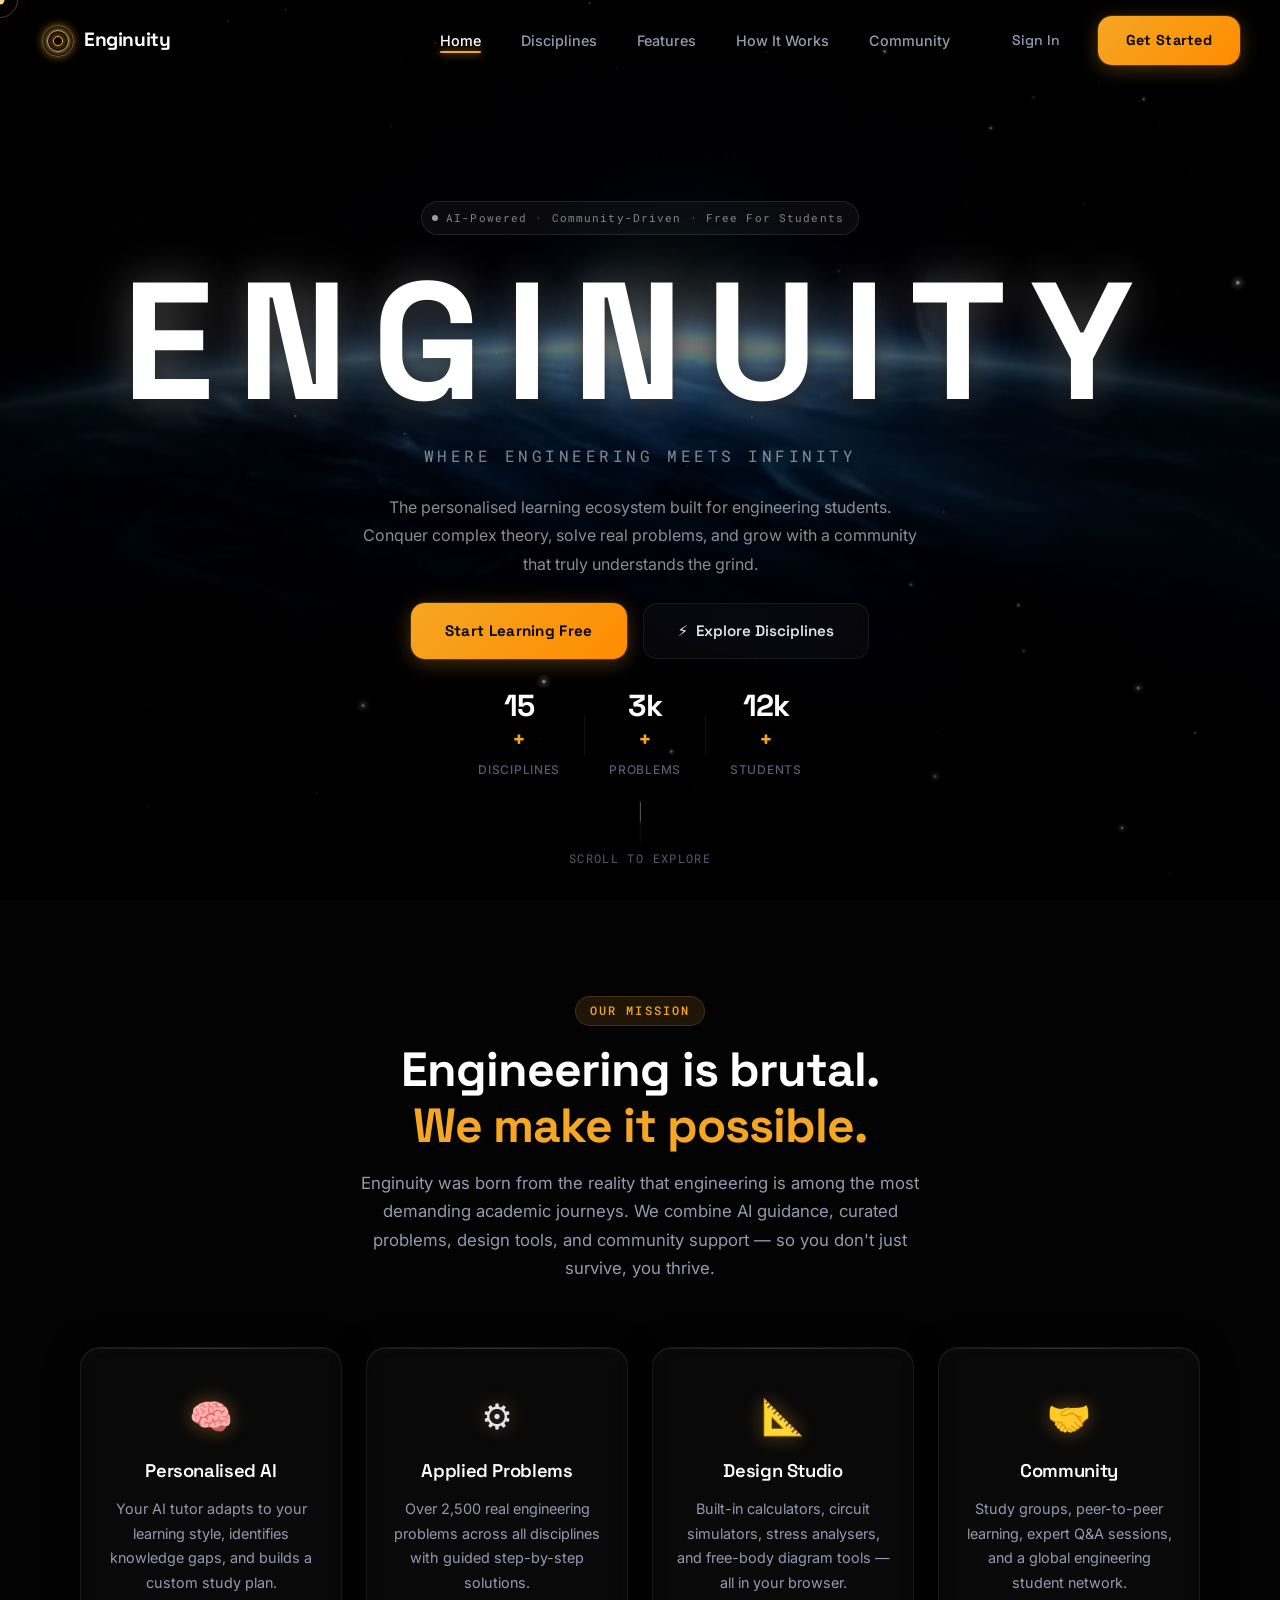
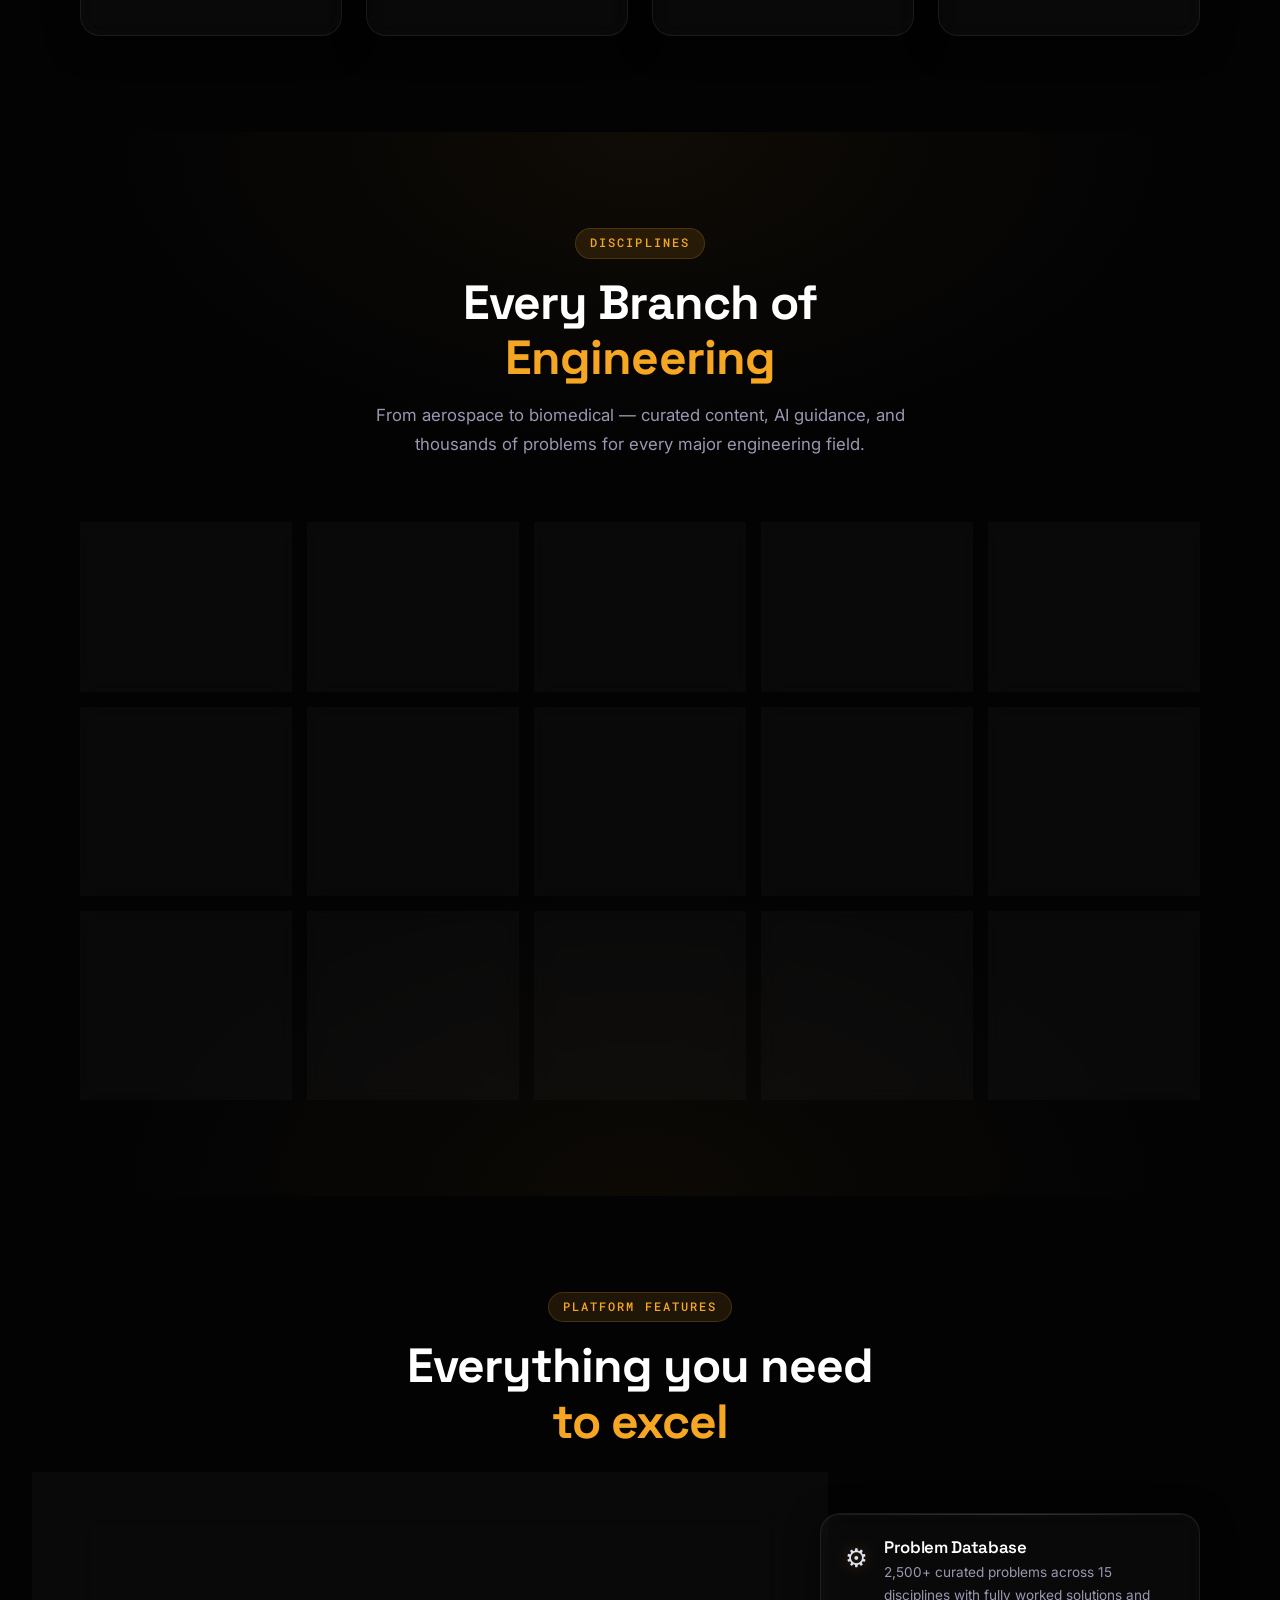
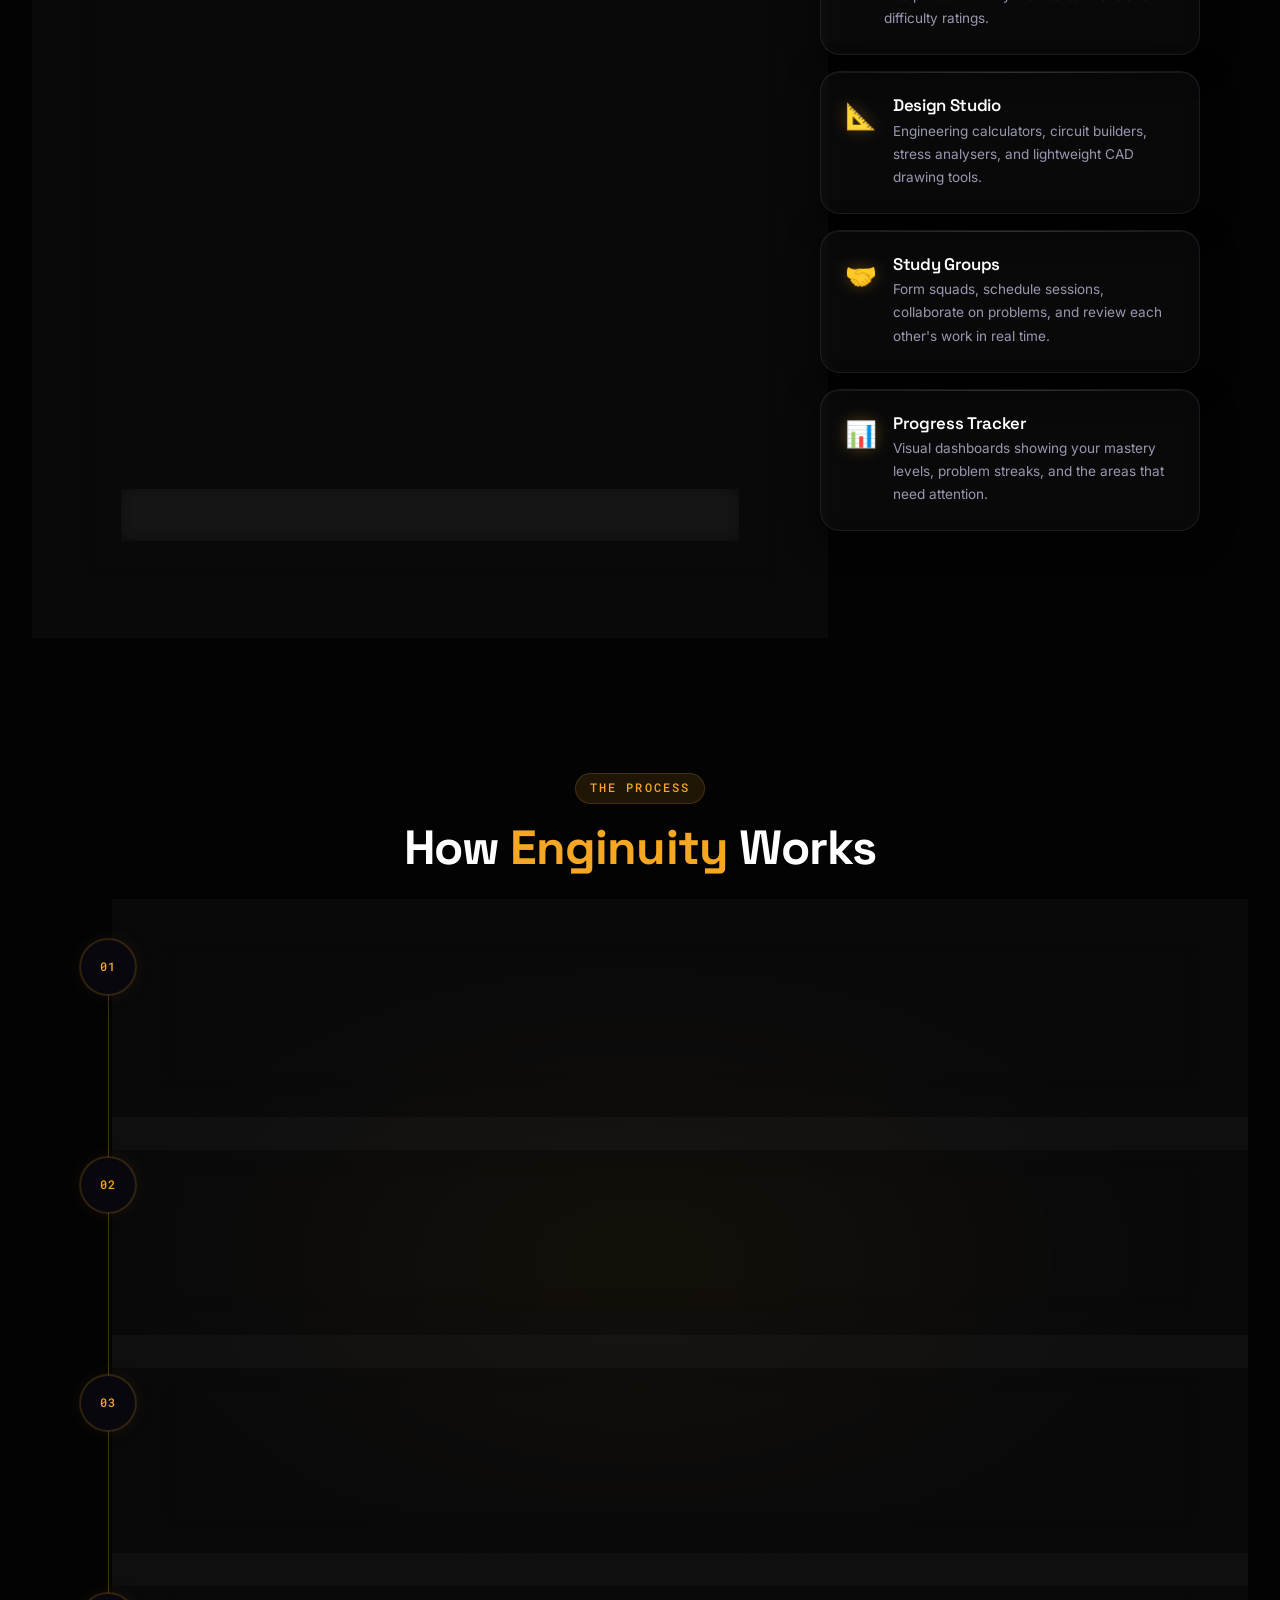
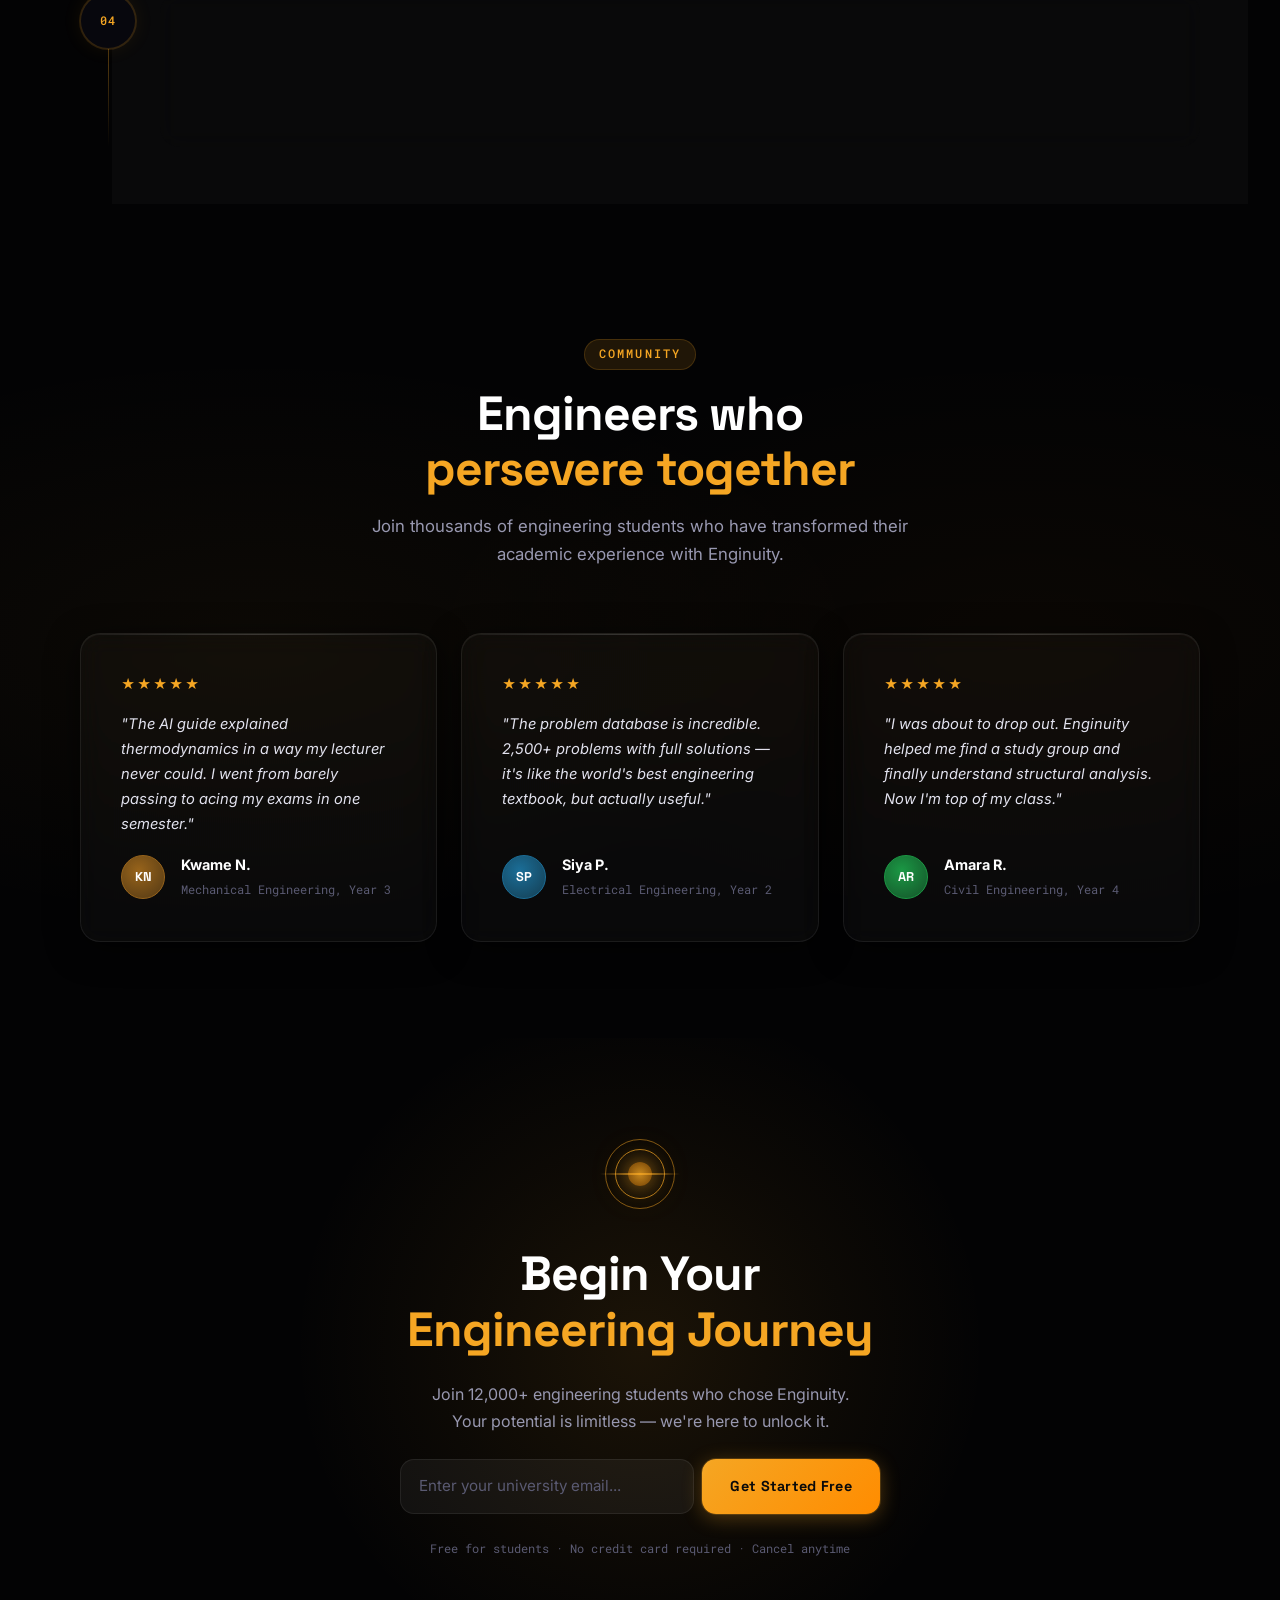
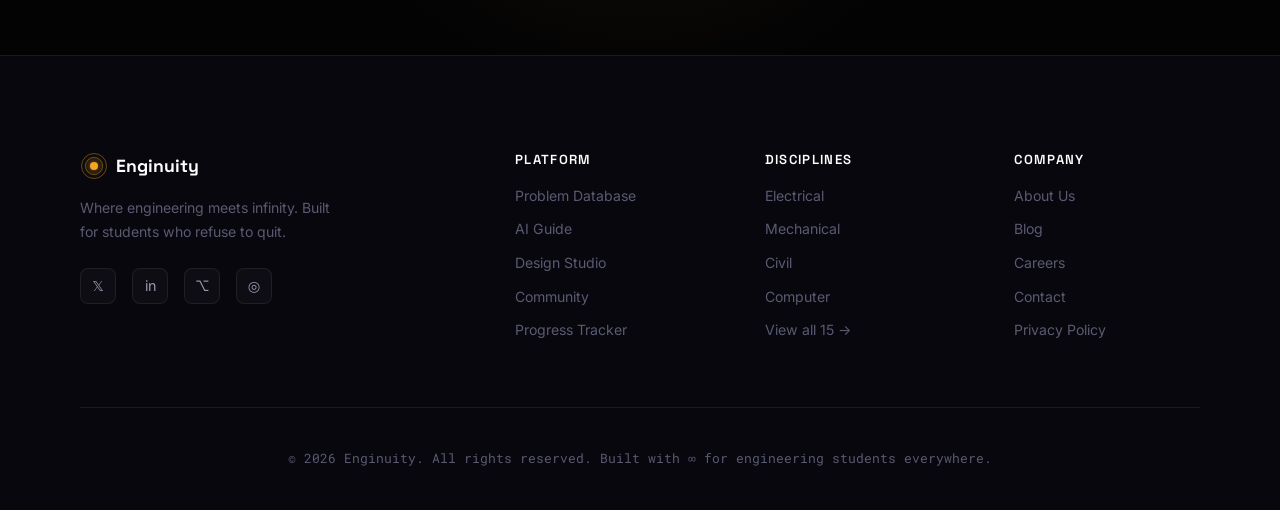
==== index.html @ 8aa824fe "initial commit: Enginuity Cinematic Platform Redesign" ====
<!DOCTYPE html>
<html lang="en">
<head>
  <meta charset="UTF-8" />
  <meta name="viewport" content="width=device-width, initial-scale=1.0" />
  <meta name="description" content="Enginuity — A personalised engineering learning ecosystem combining AI guidance, problem solving, design tools, and community collaboration. Built for engineering students who refuse to quit." />
  <meta name="keywords" content="engineering, learning, AI, education, mechanical, electrical, civil, computer engineering" />
  <title>Enginuity — Where Engineering Meets Infinity</title>

  <!-- Fonts -->
  <link rel="preconnect" href="https://fonts.googleapis.com" />
  <link rel="preconnect" href="https://fonts.gstatic.com" crossorigin />
  <link href="https://fonts.googleapis.com/css2?family=Space+Grotesk:wght@300;400;500;600;700&family=Inter:wght@300;400;500;600;700;800&family=JetBrains+Mono:wght@300;400;500&family=Roboto+Mono:wght@300;400;500;700&display=swap" rel="stylesheet" />

  <!-- Styles -->
  <link rel="stylesheet" href="css/style.css" />
  <link rel="stylesheet" href="css/animations.css" />
  <link rel="stylesheet" href="css/components.css" />
</head>
<body>

  <!-- Custom Cursor -->
  <div class="cursor" id="cursor"></div>
  <div class="cursor-glow" id="cursorGlow"></div>

  <!-- ══════════════ NAVIGATION ══════════════ -->
  <nav class="navbar" id="navbar">
    <div class="nav-inner">
      <a href="#home" class="nav-logo" id="navLogo" aria-label="Enginuity Home">
        <div class="logo-bh">
          <div class="logo-bh-ring r1"></div>
          <div class="logo-bh-ring r2"></div>
          <div class="logo-bh-core"></div>
        </div>
        <span class="logo-text">Enginuity</span>
      </a>

      <ul class="nav-links" id="navLinks" role="navigation" aria-label="Main navigation">
        <li><a href="#home"         class="nav-link" data-section="home">Home</a></li>
        <li><a href="#disciplines"  class="nav-link" data-section="disciplines">Disciplines</a></li>
        <li><a href="#features"     class="nav-link" data-section="features">Features</a></li>
        <li><a href="#how-it-works" class="nav-link" data-section="how-it-works">How It Works</a></li>
        <li><a href="#community"    class="nav-link" data-section="community">Community</a></li>
      </ul>

      <div class="nav-actions">
        <button class="btn-ghost" id="loginBtn">Sign In</button>
        <button class="btn-primary" id="signupBtn">Get Started</button>
      </div>

      <button class="nav-toggle" id="navToggle" aria-label="Toggle menu" aria-expanded="false">
        <span></span><span></span><span></span>
      </button>
    </div>
  </nav>

  <!-- ══════════════ AUTH MODAL ══════════════ -->
  <div class="modal-overlay" id="authModal" role="dialog" aria-modal="true" aria-label="Authentication">
      <div class="modal-box">
      <button class="modal-close" id="modalClose" aria-label="Close modal">✕</button>

      <!-- Login Pane -->
      <div class="modal-pane" id="loginPane">
        <div class="modal-header">
          <h2 class="hero-title-mono" style="font-size: 2rem; margin-bottom: 8px;">Sign In</h2>
          <p>Keep it all together and you'll be fine</p>
        </div>
        <form class="auth-form" id="loginForm" novalidate>
          <div class="form-group">
            <label for="loginEmail">Email Address</label>
            <input type="email" id="loginEmail" placeholder="engineer@university.edu" autocomplete="email" required />
          </div>
          <div class="form-group">
            <label for="loginPassword">Password</label>
            <div class="input-wrap">
              <input type="password" id="loginPassword" placeholder="••••••••" autocomplete="current-password" required />
              <button type="button" class="pass-toggle" data-target="loginPassword">Show</button>
            </div>
          </div>
          <div class="form-options">
            <a href="#" class="text-link" style="opacity: 0.6; font-size: 0.75rem;">Forgot Password</a>
          </div>
          <button type="submit" class="btn-primary full-width" id="loginSubmit">Sign In</button>
          <div class="form-divider"><span>or</span></div>
          <button type="button" class="social-btn full-width" id="appleBtn" style="width: 100%; font-size: 0.85rem;">
               <svg width="16" height="16" viewBox="0 0 24 24" fill="white" style="margin-right: 8px;"><path d="M17.057 12.012c.005 2.155 1.77 2.872 1.79 2.88-.016.052-.28 0.958-.916 1.886-.548.802-1.121 1.602-2.022 1.618-.887.014-1.173-.526-2.185-.526-1.011 0-1.328.51-2.17.543-.872.032-1.528-.863-2.08-1.66-.113-.163-.223-.332-.326-.497-1.121-1.802-1.97-5.09-1.393-5.09.417-1.802 2.261-2.94 4.01-2.956.887-.015 1.723.593 2.266.593.543 0 1.543-.726 2.597-.611.442.018 1.684.179 2.484 1.344-.065.04-1.48.86-1.475 2.576zM14.908 6.471c.465-.558.775-1.332.689-2.108-.667.027-1.472.443-1.949 1.002-.428.497-.803 1.288-.702 2.046.743.058 1.498-.382 1.962-.94z"/></svg>
               Sign in with Apple
          </button>
        </form>
        <p class="resend-text" style="margin-top: 24px;">
          New to Enginuity? <a href="#" class="text-link" id="toSignup">Join Now</a>
        </p>
      </div>

      <!-- Signup Pane -->
      <div class="modal-pane hidden" id="signupPane">
        <div class="modal-header">
          <h2 class="hero-title-mono" style="font-size: 2rem; margin-bottom: 8px;">Join Now</h2>
          <p>The journey of a thousand miles begins here</p>
        </div>
        <form class="auth-form" id="signupForm" novalidate>
          <div class="form-row">
            <div class="form-group">
              <label for="firstName">First Name</label>
              <input type="text" id="firstName" placeholder="John" required />
            </div>
            <div class="form-group">
              <label for="lastName">Last Name</label>
              <input type="text" id="lastName" placeholder="Doe" required />
            </div>
          </div>
          <div class="form-group">
            <label for="signupEmail">University Email</label>
            <input type="email" id="signupEmail" placeholder="engineer@university.edu" required />
          </div>
          <div class="form-group">
            <label for="signupPassword">Password</label>
            <div class="input-wrap">
              <input type="password" id="signupPassword" placeholder="Create a strong password" required />
              <button type="button" class="pass-toggle" data-target="signupPassword">Show</button>
            </div>
          </div>
          <button type="submit" class="btn-primary full-width" id="signupSubmit" style="margin-top: 10px;">Create Account</button>
        </form>
        <p class="resend-text" style="margin-top: 24px;">
          Already have an account? <a href="#" class="text-link" id="toLogin">Sign In</a>
        </p>
      </div>

      <!-- Verification Pane -->
      <div class="modal-pane hidden" id="verifyPane">
        <div class="modal-header">
          <h2 class="hero-title-mono" style="font-size: 1.8rem; margin-bottom: 8px;">Verification</h2>
          <p id="verifyText">We sent a 6-digit code to your email</p>
        </div>
        <div class="verify-grid">
          <input type="text" class="digit-input" maxlength="1" data-index="0" inputmode="numeric" />
          <input type="text" class="digit-input" maxlength="1" data-index="1" inputmode="numeric" />
          <input type="text" class="digit-input" maxlength="1" data-index="2" inputmode="numeric" />
          <input type="text" class="digit-input" maxlength="1" data-index="3" inputmode="numeric" />
          <input type="text" class="digit-input" maxlength="1" data-index="4" inputmode="numeric" />
          <input type="text" class="digit-input" maxlength="1" data-index="5" inputmode="numeric" />
        </div>
        <button class="btn-primary full-width" id="verifySubmit">Verify & Create Account</button>
        <p class="resend-text" style="margin-top: 20px;">
          Didn't receive a code? <a href="#" class="text-link" id="resendCode">Resend Code</a>
        </p>
      </div>

    </div>
  </div>

  <!-- ══════════════ HERO ══════════════ -->
  <section class="hero" id="home">

    <!-- Singularity background image -->
    <div class="hero-bg-img" aria-hidden="true"></div>

    <!-- Dark vignette overlay for text readability -->
    <div class="hero-overlay" aria-hidden="true"></div>

    <!-- Stars canvas -->
    <canvas class="particle-canvas" id="particleCanvas" aria-hidden="true"></canvas>

    <!-- Centered content -->
    <div class="hero-center">
      <div class="mono-badge">
        <span class="badge-dot-mono"></span>
        <span>AI-Powered &middot; Community-Driven &middot; Free For Students</span>
      </div>

      <h1 class="hero-giant-title">ENGINUITY</h1>

      <p class="hero-tagline">Where Engineering Meets Infinity</p>

      <p class="hero-sub">
        The personalised learning ecosystem built for engineering students.<br />
        Conquer complex theory, solve real problems, and grow with a community<br />
        that truly understands the grind.
      </p>

      <div class="hero-cta">
        <button class="btn-primary large" id="heroGetStarted">Start Learning Free</button>
        <a href="#disciplines" class="btn-outline large" id="heroExplore">
          <span>⚡</span> Explore Disciplines
        </a>
      </div>

      <div class="hero-stats">
        <div class="stat-item">
          <span class="stat-num" data-target="15">0</span><span class="stat-suf">+</span>
          <span class="stat-lbl">Disciplines</span>
        </div>
        <div class="stat-sep"></div>
        <div class="stat-item">
          <span class="stat-num" data-target="2500">0</span><span class="stat-suf">+</span>
          <span class="stat-lbl">Problems</span>
        </div>
        <div class="stat-sep"></div>
        <div class="stat-item">
          <span class="stat-num" data-target="12000">0</span><span class="stat-suf">+</span>
          <span class="stat-lbl">Students</span>
        </div>
      </div>
    </div>

    <!-- Scroll Indicator -->
    <div class="scroll-hint" aria-label="Scroll down">
      <div class="scroll-line-wrap"><div class="scroll-line"></div></div>
      <span>Scroll to explore</span>
    </div>
  </section>

  <!-- ══════════════ MISSION ══════════════ -->
  <section class="mission" id="about">
    <div class="container">
      <div class="section-head reveal">
        <span class="sec-tag">Our Mission</span>
        <h2>Engineering is brutal.<br /><span class="text-gold">We make it possible.</span></h2>
        <p class="sec-desc">
          Enginuity was born from the reality that engineering is among the most demanding academic journeys.
          We combine AI guidance, curated problems, design tools, and community support — so you don't just survive, you thrive.
        </p>
      </div>

      <div class="pillars-grid">
        <div class="pillar-card glass-card reveal">
          <div class="pillar-icon">🧠</div>
          <h3>Personalised AI</h3>
          <p>Your AI tutor adapts to your learning style, identifies knowledge gaps, and builds a custom study plan.</p>
        </div>
        <div class="pillar-card glass-card reveal" style="--reveal-delay: 0.1s">
          <div class="pillar-icon">⚙️</div>
          <h3>Applied Problems</h3>
          <p>Over 2,500 real engineering problems across all disciplines with guided step-by-step solutions.</p>
        </div>
        <div class="pillar-card glass-card reveal" style="--reveal-delay: 0.2s">
          <div class="pillar-icon">📐</div>
          <h3>Design Studio</h3>
          <p>Built-in calculators, circuit simulators, stress analysers, and free-body diagram tools — all in your browser.</p>
        </div>
        <div class="pillar-card glass-card reveal" style="--reveal-delay: 0.3s">
          <div class="pillar-icon">🤝</div>
          <h3>Community</h3>
          <p>Study groups, peer-to-peer learning, expert Q&amp;A sessions, and a global engineering student network.</p>
        </div>
      </div>
    </div>
  </section>

  <!-- ══════════════ DISCIPLINES ══════════════ -->
  <section class="disciplines" id="disciplines">
    <div class="disciplines-bg" aria-hidden="true"></div>
    <div class="container">
      <div class="section-head reveal">
        <span class="sec-tag">Disciplines</span>
        <h2>Every Branch of<br /><span class="text-gold">Engineering</span></h2>
        <p class="sec-desc">From aerospace to biomedical — curated content, AI guidance, and thousands of problems for every major engineering field.</p>
      </div>
      <div class="disciplines-grid" id="disciplinesGrid">
        <!-- Populated by disciplines.js -->
      </div>
    </div>
  </section>

  <!-- ══════════════ FEATURES ══════════════ -->
  <section class="features" id="features">
    <div class="container">
      <div class="section-head reveal">
        <span class="sec-tag">Platform Features</span>
        <h2>Everything you need<br /><span class="text-gold">to excel</span></h2>
      </div>

      <div class="features-layout">
        <!-- Main Feature: AI -->
        <div class="feat-main glass-card reveal">
          <div class="feat-visual">
            <div class="ai-orb">
              <div class="ai-core"></div>
              <div class="ai-ring ar1"></div>
              <div class="ai-ring ar2"></div>
              <div class="ai-ring ar3"></div>
              <div class="ai-particle ap1"></div>
              <div class="ai-particle ap2"></div>
              <div class="ai-particle ap3"></div>
              <div class="ai-particle ap4"></div>
            </div>
          </div>
          <div class="feat-text">
            <span class="feat-badge">Core Feature</span>
            <h3>🧠 AI Engineering Guide</h3>
            <p>Your personal AI tutor understands engineering theory at a graduate level. Ask questions, get detailed explanations, request worked examples — available 24/7.</p>
            <ul class="feat-list">
              <li>✦ Adaptive difficulty progression</li>
              <li>✦ Multi-step problem solving walkthroughs</li>
              <li>✦ Discipline-specific knowledge bases</li>
              <li>✦ Natural language Q&amp;A explanations</li>
            </ul>
            <button class="btn-outline" id="tryAiBtn">Try AI Guide →</button>
          </div>
        </div>

        <!-- Side Feature Cards -->
        <div class="feat-side">
          <div class="feat-card glass-card reveal" style="--reveal-delay: 0.05s">
            <div class="feat-card-icon">⚙️</div>
            <div>
              <h4>Problem Database</h4>
              <p>2,500+ curated problems across 15 disciplines with fully worked solutions and difficulty ratings.</p>
            </div>
          </div>
          <div class="feat-card glass-card reveal" style="--reveal-delay: 0.15s">
            <div class="feat-card-icon">📐</div>
            <div>
              <h4>Design Studio</h4>
              <p>Engineering calculators, circuit builders, stress analysers, and lightweight CAD drawing tools.</p>
            </div>
          </div>
          <div class="feat-card glass-card reveal" style="--reveal-delay: 0.25s">
            <div class="feat-card-icon">🤝</div>
            <div>
              <h4>Study Groups</h4>
              <p>Form squads, schedule sessions, collaborate on problems, and review each other's work in real time.</p>
            </div>
          </div>
          <div class="feat-card glass-card reveal" style="--reveal-delay: 0.35s">
            <div class="feat-card-icon">📊</div>
            <div>
              <h4>Progress Tracker</h4>
              <p>Visual dashboards showing your mastery levels, problem streaks, and the areas that need attention.</p>
            </div>
          </div>
        </div>
      </div>
    </div>
  </section>

  <!-- ══════════════ HOW IT WORKS ══════════════ -->
  <section class="how-it-works" id="how-it-works">
    <div class="container">
      <div class="section-head reveal">
        <span class="sec-tag">The Process</span>
        <h2>How <span class="text-gold">Enginuity</span> Works</h2>
      </div>

      <div class="timeline">
        <div class="timeline-track" aria-hidden="true"></div>

        <div class="timeline-step reveal">
          <div class="step-num">01</div>
          <div class="step-card glass-card">
            <div class="step-icon">🎯</div>
            <h3>Choose Your Discipline</h3>
            <p>Select your primary engineering field and sub-topics. Tell us your year of study and current course modules.</p>
          </div>
        </div>

        <div class="timeline-step reveal" style="--reveal-delay: 0.12s">
          <div class="step-num">02</div>
          <div class="step-card glass-card">
            <div class="step-icon">🤖</div>
            <h3>AI Assesses Your Level</h3>
            <p>A short diagnostic challenge lets our AI map your current knowledge — identifying strengths and pinpointing gaps.</p>
          </div>
        </div>

        <div class="timeline-step reveal" style="--reveal-delay: 0.24s">
          <div class="step-num">03</div>
          <div class="step-card glass-card">
            <div class="step-icon">⚡</div>
            <h3>Solve Guided Problems</h3>
            <p>Work through problems at your level with step-by-step AI guidance, hints, visual aids, and full solutions.</p>
          </div>
        </div>

        <div class="timeline-step reveal" style="--reveal-delay: 0.36s">
          <div class="step-num">04</div>
          <div class="step-card glass-card">
            <div class="step-icon">🚀</div>
            <h3>Collaborate &amp; Grow</h3>
            <p>Join the community, compare solutions, ask experts, and watch your engineering confidence compound every day.</p>
          </div>
        </div>
      </div>
    </div>
  </section>

  <!-- ══════════════ COMMUNITY ══════════════ -->
  <section class="community" id="community">
    <div class="community-bg" aria-hidden="true"></div>
    <div class="container">
      <div class="section-head reveal">
        <span class="sec-tag">Community</span>
        <h2>Engineers who<br /><span class="text-gold">persevere together</span></h2>
        <p class="sec-desc">Join thousands of engineering students who have transformed their academic experience with Enginuity.</p>
      </div>

      <div class="testimonials-grid">
        <div class="testi-card glass-card reveal">
          <div class="stars">★★★★★</div>
          <p class="testi-quote">"The AI guide explained thermodynamics in a way my lecturer never could. I went from barely passing to acing my exams in one semester."</p>
          <div class="testi-author">
            <div class="author-av" data-initials="KN" style="--av-hue: 35"></div>
            <div>
              <strong>Kwame N.</strong>
              <span>Mechanical Engineering, Year 3</span>
            </div>
          </div>
        </div>

        <div class="testi-card glass-card reveal" style="--reveal-delay: 0.1s">
          <div class="stars">★★★★★</div>
          <p class="testi-quote">"The problem database is incredible. 2,500+ problems with full solutions — it's like the world's best engineering textbook, but actually useful."</p>
          <div class="testi-author">
            <div class="author-av" data-initials="SP" style="--av-hue: 200"></div>
            <div>
              <strong>Siya P.</strong>
              <span>Electrical Engineering, Year 2</span>
            </div>
          </div>
        </div>

        <div class="testi-card glass-card reveal" style="--reveal-delay: 0.2s">
          <div class="stars">★★★★★</div>
          <p class="testi-quote">"I was about to drop out. Enginuity helped me find a study group and finally understand structural analysis. Now I'm top of my class."</p>
          <div class="testi-author">
            <div class="author-av" data-initials="AR" style="--av-hue: 140"></div>
            <div>
              <strong>Amara R.</strong>
              <span>Civil Engineering, Year 4</span>
            </div>
          </div>
        </div>
      </div>
    </div>
  </section>

  <!-- ══════════════ CTA / JOIN ══════════════ -->
  <section class="cta-join" id="join">
    <div class="cta-ambient" aria-hidden="true"></div>
    <div class="container">
      <div class="cta-inner reveal">
        <div class="cta-bh" aria-hidden="true">
          <div class="cbh-ring cr1"></div>
          <div class="cbh-ring cr2"></div>
          <div class="cbh-core"></div>
          <div class="cbh-flare"></div>
        </div>
        <h2>Begin Your<br /><span class="text-gold">Engineering Journey</span></h2>
        <p>Join 12,000+ engineering students who chose Enginuity.<br />Your potential is limitless — we're here to unlock it.</p>
        <div class="cta-form">
          <input type="email" id="ctaEmail" placeholder="Enter your university email..." aria-label="Email address" />
          <button class="btn-primary" id="ctaSignupBtn">Get Started Free</button>
        </div>
        <p class="cta-note">Free for students · No credit card required · Cancel anytime</p>
      </div>
    </div>
  </section>

  <!-- ══════════════ FOOTER ══════════════ -->
  <footer class="footer">
    <div class="container">
      <div class="footer-grid">
        <div class="footer-brand">
          <div class="footer-logo">
            <div class="fl-bh">
              <div class="fl-ring r1"></div>
              <div class="fl-ring r2"></div>
              <div class="fl-core"></div>
            </div>
            <span>Enginuity</span>
          </div>
          <p>Where engineering meets infinity. Built for students who refuse to quit.</p>
          <div class="social-bar">
            <a href="#" class="soc-icon" aria-label="Twitter / X">𝕏</a>
            <a href="#" class="soc-icon" aria-label="LinkedIn">in</a>
            <a href="#" class="soc-icon" aria-label="GitHub">⌥</a>
            <a href="#" class="soc-icon" aria-label="Discord">◎</a>
          </div>
        </div>

        <div class="footer-col">
          <h4>Platform</h4>
          <ul>
            <li><a href="#">Problem Database</a></li>
            <li><a href="#">AI Guide</a></li>
            <li><a href="#">Design Studio</a></li>
            <li><a href="#">Community</a></li>
            <li><a href="#">Progress Tracker</a></li>
          </ul>
        </div>

        <div class="footer-col">
          <h4>Disciplines</h4>
          <ul>
            <li><a href="#">Electrical</a></li>
            <li><a href="#">Mechanical</a></li>
            <li><a href="#">Civil</a></li>
            <li><a href="#">Computer</a></li>
            <li><a href="#">View all 15 →</a></li>
          </ul>
        </div>

        <div class="footer-col">
          <h4>Company</h4>
          <ul>
            <li><a href="#">About Us</a></li>
            <li><a href="#">Blog</a></li>
            <li><a href="#">Careers</a></li>
            <li><a href="#">Contact</a></li>
            <li><a href="#">Privacy Policy</a></li>
          </ul>
        </div>
      </div>

      <div class="footer-bottom">
        <p>© 2026 Enginuity. All rights reserved. Built with ∞ for engineering students everywhere.</p>
      </div>
    </div>
  </footer>

  <!-- Scripts -->
  <script src="js/particles.js"></script>
  <script src="js/disciplines.js"></script>
  <script src="js/nav.js"></script>
  <script src="js/main.js"></script>
</body>
</html>
---- css/style.css ----
/* ═══════════════════════════════════════════════════════════════
   ENGINUITY — style.css
   Core design system: tokens, reset, typography, layout, sections
═══════════════════════════════════════════════════════════════ */

/* ── Design Tokens ───────────────────────────────────────────── */
:root {
  /* Colors */
  --bg-0:          #030304;
  --bg-1:          #07070d;
  --bg-2:          #0c0c16;
  --bg-3:          #111122;

  --gold-100:      #ffeaaa;
  --gold-200:      #ffd27d;
  --gold-300:      #f5a623;
  --gold-400:      #e8920a;
  --gold-500:      #c97200;
  --gold-dim:      rgba(245, 166, 35, 0.12);
  --gold-glow:     rgba(245, 166, 35, 0.25);
  --gold-halo:     rgba(245, 166, 35, 0.06);

  --amber:         #ff8c00;
  --amber-dim:     rgba(255, 140, 0, 0.15);

  --text-0:        #ffffff;
  --text-1:        #e2e2ee;
  --text-2:        #9898b0;
  --text-3:        #5a5a72;

  --glass-fill:    rgba(255, 255, 255, 0.028);
  --glass-border:  rgba(255, 255, 255, 0.07);
  --glass-border-gold: rgba(245, 166, 35, 0.18);
  --glass-shadow:  rgba(0, 0, 0, 0.6);

  /* Auth Atmosphere */
  --auth-glow:     rgba(245, 166, 35, 0.15);

  /* Typography */
  --font-display:  'Space Grotesk', system-ui, sans-serif;
  --font-body:     'Inter', system-ui, sans-serif;
  --font-mono:     'Roboto Mono', 'JetBrains Mono', 'Fira Code', monospace;

  /* Spacing */
  --gap-xs:   4px;
  --gap-sm:   8px;
  --gap-md:   16px;
  --gap-lg:   24px;
  --gap-xl:   40px;
  --gap-2xl:  64px;
  --gap-3xl:  96px;

  /* Radii */
  --r-sm:   8px;
  --r-md:   14px;
  --r-lg:   20px;
  --r-xl:   28px;
  --r-pill: 999px;

  /* Shadows */
  --shadow-card:  0 8px 40px rgba(0,0,0,0.5);
  --shadow-gold:  0 0 40px rgba(245, 166, 35, 0.15);
  --shadow-deep:  0 24px 80px rgba(0,0,0,0.9);

  /* Transitions */
  --ease:       cubic-bezier(0.4, 0, 0.2, 1);
  --ease-out:   cubic-bezier(0, 0, 0.2, 1);
  --ease-spring:cubic-bezier(0.34, 1.56, 0.64, 1);
  --dur-fast:   0.18s;
  --dur-mid:    0.32s;
  --dur-slow:   0.6s;
}

/* ── Reset ───────────────────────────────────────────────────── */
*, *::before, *::after {
  box-sizing: border-box;
  margin: 0;
  padding: 0;
}

html {
  scroll-behavior: smooth;
  font-size: 16px;
  -webkit-font-smoothing: antialiased;
  -moz-osx-font-smoothing: grayscale;
}

body {
  background: var(--bg-0);
  color: var(--text-1);
  font-family: var(--font-body);
  line-height: 1.6;
  overflow-x: hidden;
  cursor: none;
}

a { color: inherit; text-decoration: none; }
ul { list-style: none; }
img { display: block; max-width: 100%; }
button { cursor: none; border: none; background: none; font: inherit; }
input, select, textarea { font: inherit; color: inherit; }
select { appearance: none; }

/* ── Layout ──────────────────────────────────────────────────── */
.container {
  max-width: 1200px;
  margin: 0 auto;
  padding: 0 var(--gap-xl);
}

/* ── Typography ──────────────────────────────────────────────── */
h1, h2, h3, h4, h5 {
  font-family: var(--font-display);
  font-weight: 700;
  line-height: 1.15;
  letter-spacing: -0.02em;
  color: var(--text-0);
}

h1 { font-size: clamp(2.6rem, 6vw, 4.5rem); }
h2 { font-size: clamp(2rem, 4vw, 3rem); }
h3 { font-size: clamp(1.2rem, 2.5vw, 1.6rem); font-weight: 600; }
h4 { font-size: 1.05rem; font-weight: 600; }

p { color: var(--text-2); line-height: 1.7; }

.text-gold  { color: var(--gold-300); }
.text-glow  {
  color: var(--gold-200);
  text-shadow:
    0 0 30px rgba(245, 166, 35, 0.6),
    0 0 70px rgba(245, 166, 35, 0.3);
}

/* ── Section Header ──────────────────────────────────────────── */
.section-head {
  text-align: center;
  margin-bottom: var(--gap-2xl);
  max-width: 700px;
  margin-inline: auto;
  margin-bottom: var(--gap-2xl);
}

.sec-tag {
  display: inline-block;
  font-family: var(--font-mono);
  font-size: 0.72rem;
  font-weight: 500;
  letter-spacing: 0.18em;
  text-transform: uppercase;
  color: var(--gold-300);
  background: var(--gold-dim);
  border: 1px solid var(--glass-border-gold);
  padding: 5px 14px;
  border-radius: var(--r-pill);
  margin-bottom: var(--gap-md);
}

.sec-desc {
  margin-top: var(--gap-md);
  font-size: 1.05rem;
  color: var(--text-2);
  max-width: 580px;
  margin-inline: auto;
}

/* ══════════════════════════════════════════════════════════════
   NAVBAR
══════════════════════════════════════════════════════════════ */
.navbar {
  position: fixed;
  top: 0; left: 0; right: 0;
  z-index: 1000;
  padding: 16px 40px;
  transition: background var(--dur-mid) var(--ease),
              padding var(--dur-mid) var(--ease),
              border-color var(--dur-mid) var(--ease);
  border-bottom: 1px solid transparent;
}

.navbar.scrolled {
  background: rgba(7, 7, 13, 0.85);
  backdrop-filter: blur(20px) saturate(1.8);
  -webkit-backdrop-filter: blur(20px) saturate(1.8);
  border-color: var(--glass-border);
  padding: 12px 40px;
}

.nav-inner {
  max-width: 1200px;
  margin: 0 auto;
  display: flex;
  align-items: center;
  gap: var(--gap-xl);
}

.nav-logo {
  display: flex;
  align-items: center;
  gap: var(--gap-sm);
  flex-shrink: 0;
}

.logo-text {
  font-family: var(--font-display);
  font-size: 1.2rem;
  font-weight: 700;
  color: var(--text-0);
  letter-spacing: -0.02em;
}

/* Logo black hole */
.logo-bh {
  position: relative;
  width: 36px; height: 36px;
  display: flex; align-items: center; justify-content: center;
}
.logo-bh-ring {
  position: absolute;
  border-radius: 50%;
  border: 1.5px solid var(--gold-300);
}
.logo-bh-ring.r1 {
  width: 32px; height: 32px;
  opacity: 0.5;
  animation: logoSpin1 12s linear infinite;
  box-shadow: 0 0 8px var(--gold-300);
}
.logo-bh-ring.r2 {
  width: 22px; height: 22px;
  border-color: var(--gold-200);
  opacity: 0.8;
  animation: logoSpin1 7s linear infinite reverse;
  box-shadow: 0 0 6px var(--gold-200);
}
.logo-bh-core {
  width: 10px; height: 10px;
  border-radius: 50%;
  background: var(--bg-0);
  border: 1.5px solid var(--gold-300);
  box-shadow: 0 0 10px var(--gold-300), 0 0 20px var(--gold-glow);
}

.nav-links {
  display: flex;
  gap: var(--gap-xl);
  margin-left: auto;
}

.nav-link {
  font-size: 0.9rem;
  font-weight: 500;
  color: var(--text-2);
  position: relative;
  padding-bottom: 2px;
  transition: color var(--dur-fast) var(--ease);
}
.nav-link::after {
  content: '';
  position: absolute;
  bottom: -2px; left: 0;
  width: 0; height: 1.5px;
  background: var(--gold-300);
  border-radius: 2px;
  transition: width var(--dur-mid) var(--ease);
  box-shadow: 0 0 8px var(--gold-300);
}
.nav-link:hover,
.nav-link.active {
  color: var(--text-0);
}
.nav-link:hover::after,
.nav-link.active::after {
  width: 100%;
}

.nav-actions {
  display: flex;
  align-items: center;
  gap: var(--gap-md);
  flex-shrink: 0;
}

.nav-toggle {
  display: none;
  flex-direction: column;
  gap: 5px;
  padding: 8px;
}
.nav-toggle span {
  display: block;
  width: 22px; height: 1.5px;
  background: var(--text-1);
  border-radius: 2px;
  transition: all var(--dur-mid) var(--ease);
}

/* ══════════════════════════════════════════════════════════════
   HERO SECTION
══════════════════════════════════════════════════════════════ */
.hero {
  position: relative;
  min-height: 100vh;
  display: flex;
  flex-direction: column;
  align-items: center;
  justify-content: center;
  overflow: hidden;
  padding-top: 80px;
  background: #000000; /* Pure black */
}

.particle-canvas {
  position: absolute;
  inset: 0;
  width: 100%; height: 100%;
  pointer-events: none;
  opacity: 0.4; /* More subtle — singularity is the hero */
}

.hero-gradient {
  display: none; /* Removed — pure black background */
}



/* ── Hero BG image (singularity) ──────────────────────────── */
.hero-bg-img {
  position: absolute;
  inset: 0;
  background-image: url('../assets/singularity-bg.png');
  background-size: cover;
  background-position: center top;
  opacity: 0.65;
  filter: contrast(1.1) brightness(0.85);
  transform: scale(1.02); /* slight oversize to prevent edge blur gaps */
}

/* ── Radial vignette overlay ──────────────────────────────── */
.hero-overlay {
  position: absolute;
  inset: 0;
  background:
    radial-gradient(ellipse 80% 70% at 50% 50%,
      rgba(0,0,0,0.15) 0%,
      rgba(0,0,0,0.55) 55%,
      rgba(0,0,0,0.88) 100%),
    linear-gradient(to bottom,
      rgba(0,0,0,0.5) 0%,
      rgba(0,0,0,0) 20%,
      rgba(0,0,0,0) 70%,
      rgba(0,0,0,0.8) 100%);
  pointer-events: none;
}

/* ── Stars canvas ──────────────────────────────────────────── */
.particle-canvas {
  position: absolute;
  inset: 0;
  width: 100%; height: 100%;
  pointer-events: none;
  opacity: 0.55;
  z-index: 1;
}

/* ── Centered hero content ─────────────────────────────────── */
.hero-center {
  position: relative;
  z-index: 2;
  display: flex;
  flex-direction: column;
  align-items: center;
  text-align: center;
  gap: var(--gap-lg);
  max-width: 900px;
  padding: 0 var(--gap-xl);
  width: 100%;
}

/* ── Giant ENGINUITY title ─────────────────────────────────── */
.hero-giant-title {
  font-family: var(--font-display);
  font-size: clamp(4.5rem, 13vw, 11rem);
  font-weight: 900;
  letter-spacing: 0.14em;
  color: #ffffff;
  line-height: 1;
  text-shadow:
    0 0 40px rgba(255,255,255,0.25),
    0 0 100px rgba(255,255,255,0.10),
    0 2px 20px rgba(0,0,0,0.8);
  animation: heroTitleIn 1.2s var(--ease-out) 0.1s both;
}

/* ── Elegant tagline ───────────────────────────────────────── */
.hero-tagline {
  font-family: var(--font-mono);
  font-size: clamp(0.8rem, 1.5vw, 1rem);
  letter-spacing: 0.22em;
  text-transform: uppercase;
  color: rgba(255,255,255,0.5);
  margin-top: -8px;
}

/* Override hero-sub for centered layout */
.hero-center .hero-sub {
  font-size: 1rem;
  color: rgba(255,255,255,0.55);
  max-width: 560px;
  line-height: 1.8;
}

/* ── CTA row ───────────────────────────────────────────────── */
.hero-cta {
  display: flex;
  gap: var(--gap-md);
  flex-wrap: wrap;
  justify-content: center;
}

/* ── Stats bar ─────────────────────────────────────────────── */
.hero-stats {
  display: flex;
  align-items: center;
  gap: var(--gap-lg);
  padding-top: var(--gap-sm);
  justify-content: center;
}

/* Hero badge — monochrome version */
.mono-badge {
  display: inline-flex;
  align-items: center;
  gap: var(--gap-sm);
  font-family: var(--font-mono);
  font-size: 0.7rem;
  letter-spacing: 0.1em;
  color: rgba(255,255,255,0.5);
  background: rgba(255,255,255,0.04);
  border: 1px solid rgba(255,255,255,0.1);
  padding: 7px 14px 7px 10px;
  border-radius: var(--r-pill);
  width: fit-content;
}

.badge-dot-mono {
  width: 6px; height: 6px;
  border-radius: 50%;
  background: rgba(255,255,255,0.6);
  animation: badgeMonoPulse 2.5s ease-in-out infinite;
}



.stat-item {
  display: flex;
  flex-direction: column;
}

.stat-num {
  font-family: var(--font-display);
  font-size: 1.9rem;
  font-weight: 700;
  color: var(--text-0);
  letter-spacing: -0.03em;
  line-height: 1;
}
.stat-suf {
  font-family: var(--font-display);
  font-size: 1.4rem;
  font-weight: 700;
  color: var(--gold-300);
  display: inline;
}
.stat-lbl {
  font-size: 0.75rem;
  color: var(--text-3);
  font-weight: 500;
  letter-spacing: 0.06em;
  text-transform: uppercase;
  margin-top: 2px;
}
.stat-sep {
  width: 1px; height: 40px;
  background: var(--glass-border);
}

/* Hero Visual side — no longer used (kept for scroll-hint below) */
@media (max-width: 860px) {
  .hero-visual { height: 360px; max-width: 100%; }
}

/* Scroll hint */
.scroll-hint {
  position: absolute;
  bottom: 32px;
  left: 50%;
  transform: translateX(-50%);
  display: flex;
  flex-direction: column;
  align-items: center;
  gap: 8px;
  color: var(--text-3);
  font-size: 0.72rem;
  letter-spacing: 0.12em;
  text-transform: uppercase;
  font-family: var(--font-mono);
  animation: scrollFade 3s ease-in-out infinite;
}
.scroll-line-wrap {
  width: 1.5px;
  height: 40px;
  background: rgba(255,255,255,0.08);
  border-radius: 1px;
  overflow: hidden;
  order: -1;
}
.scroll-line {
  width: 100%; height: 50%;
  background: rgba(255,255,255,0.5);
  border-radius: 1px;
  animation: scrollLine 2s ease-in-out infinite;
}

/* ══════════════════════════════════════════════════════════════
   MISSION / PILLARS SECTION
══════════════════════════════════════════════════════════════ */
.mission {
  padding: var(--gap-3xl) 0;
  position: relative;
}

.pillars-grid {
  display: grid;
  grid-template-columns: repeat(4, 1fr);
  gap: var(--gap-lg);
}

.pillar-card {
  padding: var(--gap-xl) var(--gap-lg);
  text-align: center;
  display: flex;
  flex-direction: column;
  align-items: center;
  gap: var(--gap-md);
}
.pillar-icon {
  font-size: 2.2rem;
  filter: drop-shadow(0 0 10px rgba(245,166,35,0.4));
}
.pillar-card h3 { font-size: 1.15rem; }
.pillar-card p { font-size: 0.9rem; }

/* ══════════════════════════════════════════════════════════════
   DISCIPLINES SECTION
══════════════════════════════════════════════════════════════ */
.disciplines {
  padding: var(--gap-3xl) 0;
  position: relative;
  overflow: hidden;
}

.disciplines-bg {
  position: absolute;
  inset: 0;
  background:
    radial-gradient(ellipse 70% 50% at 50% 0%, rgba(245,166,35,0.05) 0%, transparent 60%),
    radial-gradient(ellipse 70% 50% at 50% 100%, rgba(245,166,35,0.04) 0%, transparent 60%);
  pointer-events: none;
}

.disciplines-grid {
  display: grid;
  grid-template-columns: repeat(5, 1fr);
  gap: var(--gap-md);
}

/* Cards rendered by JS */
.disc-card {
  position: relative;
  padding: var(--gap-lg) var(--gap-md);
  background: var(--glass-fill);
  border: 1px solid var(--glass-border);
  border-radius: var(--r-lg);
  cursor: none;
  overflow: hidden;
  transition:
    transform var(--dur-mid) var(--ease-spring),
    border-color var(--dur-mid) var(--ease),
    box-shadow var(--dur-mid) var(--ease),
    background var(--dur-mid) var(--ease);
  display: flex;
  flex-direction: column;
  gap: var(--gap-sm);
  backdrop-filter: blur(8px);
}
.disc-card::before {
  content: '';
  position: absolute;
  inset: 0;
  background: radial-gradient(circle at 50% 0%, rgba(245,166,35,0.06) 0%, transparent 70%);
  opacity: 0;
  transition: opacity var(--dur-mid) var(--ease);
}
.disc-card:hover {
  transform: translateY(-6px) scale(1.02);
  border-color: var(--glass-border-gold);
  box-shadow:
    0 16px 40px rgba(0,0,0,0.5),
    0 0 0 1px rgba(245,166,35,0.08),
    0 0 40px rgba(245,166,35,0.06);
  background: rgba(245,166,35,0.04);
}
.disc-card:hover::before { opacity: 1; }

.disc-icon {
  font-size: 1.8rem;
  display: block;
  filter: drop-shadow(0 0 8px rgba(245,166,35,0.3));
  transition: filter var(--dur-mid) var(--ease);
}
.disc-card:hover .disc-icon {
  filter: drop-shadow(0 0 14px rgba(245,166,35,0.6));
}

.disc-name {
  font-family: var(--font-display);
  font-size: 0.9rem;
  font-weight: 600;
  color: var(--text-1);
  line-height: 1.3;
}

.disc-desc {
  font-size: 0.78rem;
  color: var(--text-3);
  line-height: 1.5;
  max-height: 0;
  overflow: hidden;
  transition: max-height var(--dur-slow) var(--ease), color var(--dur-mid) var(--ease);
}
.disc-card:hover .disc-desc {
  max-height: 80px;
  color: var(--text-2);
}

.disc-badge {
  display: inline-flex;
  align-items: center;
  gap: 4px;
  font-family: var(--font-mono);
  font-size: 0.65rem;
  color: var(--gold-300);
  background: var(--gold-dim);
  border: 1px solid var(--glass-border-gold);
  padding: 2px 8px;
  border-radius: var(--r-pill);
  width: fit-content;
  margin-top: auto;
}

/* ══════════════════════════════════════════════════════════════
   FEATURES SECTION
══════════════════════════════════════════════════════════════ */
.features {
  padding: var(--gap-3xl) 0;
}

.features-layout {
  display: grid;
  grid-template-columns: 1fr 380px;
  gap: var(--gap-xl);
  align-items: start;
}

.feat-main {
  padding: 0;
  overflow: hidden;
  display: flex;
  flex-direction: column;
}

.feat-visual {
  background: linear-gradient(135deg, rgba(245,166,35,0.05), rgba(255,140,0,0.03));
  padding: var(--gap-2xl) var(--gap-xl);
  display: flex;
  align-items: center;
  justify-content: center;
  min-height: 240px;
  border-bottom: 1px solid var(--glass-border);
  position: relative;
  overflow: hidden;
}

/* AI Orb */
.ai-orb {
  position: relative;
  width: 130px; height: 130px;
  display: flex; align-items: center; justify-content: center;
}
.ai-core {
  position: absolute;
  width: 46px; height: 46px;
  border-radius: 50%;
  background: radial-gradient(circle, rgba(245,166,35,0.9), rgba(255,140,0,0.5));
  box-shadow:
    0 0 20px rgba(245,166,35,0.8),
    0 0 50px rgba(245,166,35,0.4),
    0 0 100px rgba(245,166,35,0.2);
  animation: aiCorePulse 2.5s ease-in-out infinite;
}
.ai-ring {
  position: absolute;
  border-radius: 50%;
  border: 1.5px solid rgba(245,166,35,0.3);
}
.ai-ring.ar1 { width: 80px; height: 80px;  animation: aiRingSpin 6s linear infinite; }
.ai-ring.ar2 { width: 106px; height: 106px; animation: aiRingSpin 9s linear infinite reverse; border-color: rgba(245,166,35,0.18); }
.ai-ring.ar3 { width: 130px; height: 130px; animation: aiRingSpin 13s linear infinite; border-color: rgba(245,166,35,0.1); }

.ai-particle {
  position: absolute;
  width: 5px; height: 5px;
  border-radius: 50%;
  background: var(--gold-200);
  box-shadow: 0 0 8px var(--gold-300);
}
.ai-particle.ap1 { animation: aiParticle1 6s linear infinite; }
.ai-particle.ap2 { animation: aiParticle1 9s linear infinite 2.25s; }
.ai-particle.ap3 { animation: aiParticle2 7s linear infinite 1s; }
.ai-particle.ap4 { animation: aiParticle2 11s linear infinite 3.5s; }

.feat-text {
  padding: var(--gap-xl);
  display: flex;
  flex-direction: column;
  gap: var(--gap-md);
}

.feat-badge {
  font-family: var(--font-mono);
  font-size: 0.68rem;
  letter-spacing: 0.12em;
  text-transform: uppercase;
  color: var(--gold-300);
}

.feat-text p { font-size: 0.95rem; }

.feat-list {
  display: flex;
  flex-direction: column;
  gap: var(--gap-sm);
}
.feat-list li {
  font-size: 0.88rem;
  color: var(--text-2);
  display: flex;
  align-items: center;
  gap: var(--gap-sm);
}

.feat-side {
  display: flex;
  flex-direction: column;
  gap: var(--gap-md);
}

.feat-card {
  display: flex;
  align-items: flex-start;
  gap: var(--gap-md);
  padding: var(--gap-lg);
}
.feat-card-icon {
  font-size: 1.6rem;
  flex-shrink: 0;
  filter: drop-shadow(0 0 8px rgba(245,166,35,0.3));
}
.feat-card h4 { margin-bottom: 4px; }
.feat-card p { font-size: 0.85rem; }

/* ══════════════════════════════════════════════════════════════
   HOW IT WORKS
══════════════════════════════════════════════════════════════ */
.how-it-works {
  padding: var(--gap-3xl) 0;
  position: relative;
}
.how-it-works::before {
  content: '';
  position: absolute;
  inset: 0;
  background: radial-gradient(ellipse 60% 40% at 50% 50%, rgba(245,166,35,0.04) 0%, transparent 70%);
  pointer-events: none;
}

.timeline {
  position: relative;
  display: flex;
  flex-direction: column;
  gap: 0;
}

.timeline-track {
  position: absolute;
  left: 28px;
  top: 0; bottom: 0;
  width: 1px;
  background: linear-gradient(180deg,
    transparent 0%,
    rgba(245,166,35,0.3) 10%,
    rgba(245,166,35,0.3) 90%,
    transparent 100%);
}

.timeline-step {
  display: grid;
  grid-template-columns: 56px 1fr;
  gap: var(--gap-lg);
  align-items: start;
  padding: 0 0 var(--gap-2xl);
}
.timeline-step:last-child { padding-bottom: 0; }

.step-num {
  width: 56px; height: 56px;
  border-radius: 50%;
  border: 1.5px solid var(--glass-border-gold);
  background: var(--gold-dim);
  display: flex; align-items: center; justify-content: center;
  font-family: var(--font-mono);
  font-size: 0.78rem;
  font-weight: 500;
  color: var(--gold-300);
  letter-spacing: 0.05em;
  flex-shrink: 0;
  z-index: 1;
  position: relative;
  background: var(--bg-1);
  box-shadow: 0 0 0 1px rgba(245,166,35,0.15), 0 0 20px rgba(245,166,35,0.08);
}

.step-card {
  padding: var(--gap-lg) var(--gap-xl);
  display: flex;
  flex-direction: column;
  gap: var(--gap-sm);
}
.step-icon { font-size: 1.5rem; margin-bottom: 4px; }
.step-card h3 { font-size: 1.15rem; }
.step-card p  { font-size: 0.9rem; }

/* ══════════════════════════════════════════════════════════════
   COMMUNITY
══════════════════════════════════════════════════════════════ */
.community {
  padding: var(--gap-3xl) 0;
  position: relative;
  overflow: hidden;
}
.community-bg {
  position: absolute;
  inset: 0;
  background:
    radial-gradient(ellipse 80% 60% at 20% 50%, rgba(245,166,35,0.04) 0%, transparent 60%),
    radial-gradient(ellipse 80% 60% at 80% 50%, rgba(255,140,0,0.03) 0%, transparent 60%);
  pointer-events: none;
}

.testimonials-grid {
  display: grid;
  grid-template-columns: repeat(3, 1fr);
  gap: var(--gap-lg);
}

.testi-card {
  padding: var(--gap-xl);
  display: flex;
  flex-direction: column;
  gap: var(--gap-md);
}

.stars {
  font-size: 0.85rem;
  color: var(--gold-300);
  letter-spacing: 2px;
}

.testi-quote {
  font-size: 0.92rem;
  color: var(--text-1);
  line-height: 1.7;
  font-style: italic;
  flex: 1;
}

.testi-author {
  display: flex;
  align-items: center;
  gap: var(--gap-md);
  margin-top: auto;
}

.author-av {
  width: 44px; height: 44px;
  border-radius: 50%;
  display: flex; align-items: center; justify-content: center;
  font-family: var(--font-display);
  font-size: 0.8rem;
  font-weight: 700;
  color: #fff;
  background: radial-gradient(circle at 40% 35%,
    hsl(var(--av-hue, 35), 70%, 35%),
    hsl(var(--av-hue, 35), 60%, 20%));
  border: 1.5px solid hsl(var(--av-hue, 35), 70%, 35%);
  flex-shrink: 0;
}
.author-av::after {
  content: attr(data-initials);
}

.testi-author strong {
  display: block;
  font-size: 0.9rem;
  color: var(--text-0);
}
.testi-author span {
  font-size: 0.78rem;
  color: var(--text-3);
  font-family: var(--font-mono);
}

/* ══════════════════════════════════════════════════════════════
   CTA JOIN
══════════════════════════════════════════════════════════════ */
.cta-join {
  padding: var(--gap-3xl) 0;
  position: relative;
  overflow: hidden;
}
.cta-ambient {
  position: absolute;
  top: 50%; left: 50%;
  transform: translate(-50%, -50%);
  width: 700px; height: 700px;
  border-radius: 50%;
  background: radial-gradient(circle,
    rgba(245,166,35,0.1) 0%,
    rgba(245,166,35,0.04) 40%,
    transparent 70%);
  pointer-events: none;
  animation: ctaGlow 5s ease-in-out infinite;
}

.cta-inner {
  text-align: center;
  display: flex;
  flex-direction: column;
  align-items: center;
  gap: var(--gap-lg);
  position: relative;
  z-index: 1;
}
.cta-inner h2 { font-size: clamp(2rem, 4vw, 3rem); }
.cta-inner p  { max-width: 480px; }

/* CTA Black Hole mini */
.cta-bh {
  position: relative;
  width: 80px; height: 80px;
  display: flex; align-items: center; justify-content: center;
  margin-bottom: var(--gap-sm);
}
.cbh-ring {
  position: absolute;
  border-radius: 50%;
  border: 1.5px solid rgba(245,166,35,0.5);
  animation: ringPulse 2.5s ease-in-out infinite;
}
.cbh-ring.cr1 { width: 70px; height: 70px; }
.cbh-ring.cr2 { width: 50px; height: 50px; border-color: rgba(245,166,35,0.7); animation-delay: 0.4s; }
.cbh-core {
  width: 24px; height: 24px;
  border-radius: 50%;
  background: radial-gradient(circle, rgba(245,166,35,0.8), rgba(255,140,0,0.4));
  box-shadow: 0 0 20px rgba(245,166,35,0.6), 0 0 40px rgba(245,166,35,0.3);
  animation: aiCorePulse 2s ease-in-out infinite;
}
.cbh-flare {
  position: absolute;
  width: 80px; height: 2px;
  background: linear-gradient(90deg, transparent, rgba(245,166,35,0.8), transparent);
  border-radius: 2px;
}

.cta-form {
  display: flex;
  gap: var(--gap-sm);
  width: 100%;
  max-width: 480px;
}
.cta-form input {
  flex: 1;
  background: rgba(255,255,255,0.05);
  border: 1px solid var(--glass-border);
  border-radius: var(--r-md);
  padding: 14px 18px;
  color: var(--text-1);
  font-size: 0.95rem;
  outline: none;
  transition: border-color var(--dur-fast) var(--ease);
}
.cta-form input:focus { border-color: var(--glass-border-gold); }
.cta-form input::placeholder { color: var(--text-3); }

.cta-note {
  font-size: 0.78rem;
  color: var(--text-3);
  font-family: var(--font-mono);
}

/* ══════════════════════════════════════════════════════════════
   FOOTER
══════════════════════════════════════════════════════════════ */
.footer {
  padding: var(--gap-3xl) 0 var(--gap-xl);
  border-top: 1px solid var(--glass-border);
  background: var(--bg-1);
}

.footer-grid {
  display: grid;
  grid-template-columns: 2fr 1fr 1fr 1fr;
  gap: var(--gap-2xl);
  margin-bottom: var(--gap-2xl);
}

.footer-brand p {
  font-size: 0.88rem;
  margin-top: var(--gap-md);
  max-width: 260px;
  color: var(--text-3);
}

.footer-logo {
  display: flex;
  align-items: center;
  gap: var(--gap-sm);
  font-family: var(--font-display);
  font-size: 1.1rem;
  font-weight: 700;
  color: var(--text-0);
}

/* Tiny footer black hole */
.fl-bh {
  position: relative;
  width: 28px; height: 28px;
  display: flex; align-items: center; justify-content: center;
}
.fl-ring {
  position: absolute;
  border-radius: 50%;
  border: 1px solid rgba(245,166,35,0.4);
}
.fl-ring.r1 { width: 26px; height: 26px; animation: logoSpin1 10s linear infinite; }
.fl-ring.r2 { width: 18px; height: 18px; animation: logoSpin1 6s linear infinite reverse; }
.fl-core {
  width: 8px; height: 8px;
  border-radius: 50%;
  background: var(--gold-300);
  box-shadow: 0 0 8px var(--gold-300);
}

.social-bar {
  display: flex;
  gap: var(--gap-md);
  margin-top: var(--gap-lg);
}
.soc-icon {
  width: 36px; height: 36px;
  border-radius: var(--r-sm);
  border: 1px solid var(--glass-border);
  background: var(--glass-fill);
  display: flex; align-items: center; justify-content: center;
  font-size: 0.9rem;
  color: var(--text-2);
  transition: all var(--dur-fast) var(--ease);
}
.soc-icon:hover {
  border-color: var(--glass-border-gold);
  color: var(--gold-300);
  background: var(--gold-dim);
}

.footer-col h4 {
  font-size: 0.82rem;
  font-weight: 600;
  letter-spacing: 0.1em;
  text-transform: uppercase;
  color: var(--text-0);
  margin-bottom: var(--gap-md);
}
.footer-col ul {
  display: flex;
  flex-direction: column;
  gap: var(--gap-sm);
}
.footer-col a {
  font-size: 0.88rem;
  color: var(--text-3);
  transition: color var(--dur-fast) var(--ease);
}
.footer-col a:hover { color: var(--gold-200); }

.footer-bottom {
  padding-top: var(--gap-xl);
  border-top: 1px solid var(--glass-border);
  text-align: center;
}
.footer-bottom p {
  font-size: 0.8rem;
  color: var(--text-3);
  font-family: var(--font-mono);
}

/* ══════════════════════════════════════════════════════════════
   RESPONSIVE
══════════════════════════════════════════════════════════════ */
@media (max-width: 1100px) {
  .disciplines-grid { grid-template-columns: repeat(4, 1fr); }
  .features-layout { grid-template-columns: 1fr; }
  .feat-side { display: grid; grid-template-columns: 1fr 1fr; }
  .pillars-grid { grid-template-columns: repeat(2, 1fr); }
  .footer-grid { grid-template-columns: 1fr 1fr; }
}

@media (max-width: 860px) {
  .container { padding: 0 var(--gap-lg); }
  .navbar { padding: 14px var(--gap-lg); }
  .navbar.scrolled { padding: 10px var(--gap-lg); }

  .hero-layout {
    grid-template-columns: 1fr;
    text-align: center;
    padding-top: var(--gap-xl);
  }
  .hero-content {
    align-items: center;
    order: 1;
  }
  .hero-visual { order: 2; }
  .bh-wrapper { width: 300px; height: 300px; }
  .bh-ambient { width: 280px; height: 280px; }
  .bh-halo.h1 { width: 260px; height: 260px; }
  .bh-halo.h2 { width: 220px; height: 220px; }
  .bh-ring.rg1 { width: 180px; height: 180px; }
  .bh-ring.rg2 { width: 130px; height: 130px; }
  .bh-disk { width: 200px; height: 38px; }
  .bh-core { width: 88px; height: 88px; }
  .bh-flare { width: 210px; }

  .hero-stats { justify-content: center; }
  .hero-sub { text-align: center; }

  .nav-links, .nav-actions { display: none; }
  .nav-toggle { display: flex; margin-left: auto; }

  .disciplines-grid { grid-template-columns: repeat(3, 1fr); }
  .testimonials-grid { grid-template-columns: 1fr; }
  .feat-side { grid-template-columns: 1fr; }
  .cta-form { flex-direction: column; }
  .footer-grid { grid-template-columns: 1fr; gap: var(--gap-xl); }
  .timeline-track { display: none; }
  .timeline-step { grid-template-columns: 48px 1fr; }
}

@media (max-width: 540px) {
  .disciplines-grid { grid-template-columns: repeat(2, 1fr); }
  .pillars-grid { grid-template-columns: 1fr; }
  .hero-cta { flex-direction: column; width: 100%; }
  .hero-cta .btn-primary,
  .hero-cta .btn-outline { justify-content: center; }
}

/* Mobile nav open state */
.nav-open .nav-links {
  display: flex;
  flex-direction: column;
  position: fixed;
  top: 60px; left: 0; right: 0;
  background: rgba(7, 7, 13, 0.97);
  backdrop-filter: blur(20px);
  padding: var(--gap-xl) var(--gap-lg);
  gap: var(--gap-xl);
  border-bottom: 1px solid var(--glass-border);
}
.nav-open .nav-actions {
  display: flex;
  position: fixed;
  bottom: 0; left: 0; right: 0;
  padding: var(--gap-md) var(--gap-lg);
  background: rgba(7, 7, 13, 0.97);
  backdrop-filter: blur(20px);
  border-top: 1px solid var(--glass-border);
  justify-content: center;
  gap: var(--gap-md);
}
---- css/animations.css ----
/* ═══════════════════════════════════════════════════════════════
   ENGINUITY — animations.css
   All @keyframe definitions and scroll reveal classes
═══════════════════════════════════════════════════════════════ */

/* ── Black Hole ──────────────────────────────────────────────── */
@keyframes bhAmb {
  0%, 100% { opacity: 0.8; transform: scale(1); }
  50%       { opacity: 1.0; transform: scale(1.06); }
}

@keyframes haloSpin {
  from { transform: rotate(0deg); }
  to   { transform: rotate(360deg); }
}

@keyframes ringPulse {
  0%, 100% {
    box-shadow:
      0 0 20px rgba(245,166,35,0.3),
      0 0 50px rgba(245,166,35,0.12),
      inset 0 0 20px rgba(245,166,35,0.08);
  }
  50% {
    box-shadow:
      0 0 30px rgba(245,166,35,0.5),
      0 0 80px rgba(245,166,35,0.2),
      inset 0 0 30px rgba(245,166,35,0.14);
  }
}

@keyframes diskSpin {
  from { transform: rotate(0deg) scaleY(0.22); }
  to   { transform: rotate(360deg) scaleY(0.22); }
}

@keyframes logoSpin1 {
  from { transform: rotate(0deg); }
  to   { transform: rotate(360deg); }
}

/* Orbit dots around black hole */
@keyframes orbitDot1 {
  0%   { transform: rotate(0deg) translateX(155px)   rotate(0deg); }
  100% { transform: rotate(360deg) translateX(155px) rotate(-360deg); }
}
@keyframes orbitDot2 {
  0%   { transform: rotate(0deg) translateX(120px)   rotate(0deg); }
  100% { transform: rotate(360deg) translateX(120px) rotate(-360deg); }
}

/* ── AI Orb ──────────────────────────────────────────────────── */
@keyframes aiCorePulse {
  0%, 100% {
    transform: scale(1);
    box-shadow:
      0 0 20px rgba(245,166,35,0.8),
      0 0 50px rgba(245,166,35,0.4),
      0 0 100px rgba(245,166,35,0.2);
  }
  50% {
    transform: scale(1.12);
    box-shadow:
      0 0 30px rgba(245,166,35,1),
      0 0 80px rgba(245,166,35,0.6),
      0 0 140px rgba(245,166,35,0.3);
  }
}

@keyframes aiRingSpin {
  from { transform: rotate(0deg); }
  to   { transform: rotate(360deg); }
}

@keyframes aiParticle1 {
  0%   { transform: rotate(0deg) translateX(53px)   rotate(0deg); opacity: 1; }
  50%  { opacity: 0.4; }
  100% { transform: rotate(360deg) translateX(53px) rotate(-360deg); opacity: 1; }
}
@keyframes aiParticle2 {
  0%   { transform: rotate(90deg) translateX(65px)   rotate(-90deg); opacity: 0.6; }
  50%  { opacity: 1; }
  100% { transform: rotate(450deg) translateX(65px) rotate(-450deg); opacity: 0.6; }
}

/* ── Logo / Mini BH ──────────────────────────────────────────── */
@keyframes mBhSpin {
  from { transform: rotate(0deg); }
  to   { transform: rotate(360deg); }
}

/* ── CTA Glow ────────────────────────────────────────────────── */
@keyframes ctaGlow {
  0%, 100% { opacity: 0.8; transform: translate(-50%, -50%) scale(1); }
  50%       { opacity: 1;   transform: translate(-50%, -50%) scale(1.08); }
}

/* ── Badge / Indicator ───────────────────────────────────────── */
@keyframes badgePulse {
  0%, 100% {
    box-shadow: 0 0 0 0 rgba(245,166,35,0.7), 0 0 8px rgba(245,166,35,0.5);
    transform: scale(1);
  }
  50% {
    box-shadow: 0 0 0 5px rgba(245,166,35,0), 0 0 12px rgba(245,166,35,0.8);
    transform: scale(1.15);
  }
}

/* Monochrome badge pulse for hero */
@keyframes badgeMonoPulse {
  0%, 100% {
    opacity: 0.6;
    transform: scale(1);
    box-shadow: 0 0 0 0 rgba(255,255,255,0.4);
  }
  50% {
    opacity: 1;
    transform: scale(1.2);
    box-shadow: 0 0 0 4px rgba(255,255,255,0);
  }
}

/* ── Scroll Indicator ────────────────────────────────────────── */
@keyframes scrollLine {
  0%   { transform: translateY(-100%); opacity: 0; }
  30%  { opacity: 1; }
  70%  { opacity: 1; }
  100% { transform: translateY(200%); opacity: 0; }
}

@keyframes scrollFade {
  0%, 100% { opacity: 0.4; transform: translateX(-50%) translateY(0); }
  50%       { opacity: 0.9; transform: translateX(-50%) translateY(4px); }
}

/* ── General Entrance ────────────────────────────────────────── */
@keyframes fadeUp {
  from {
    opacity: 0;
    transform: translateY(28px);
  }
  to {
    opacity: 1;
    transform: translateY(0);
  }
}

@keyframes fadeIn {
  from { opacity: 0; }
  to   { opacity: 1; }
}

/* Giant hero title cinematic entrance */
@keyframes heroTitleIn {
  from {
    opacity: 0;
    transform: translateY(24px) scale(0.97);
    letter-spacing: 0.25em;
  }
  to {
    opacity: 1;
    transform: translateY(0) scale(1);
    letter-spacing: 0.14em;
  }
}

@keyframes slideRight {
  from { opacity: 0; transform: translateX(-24px); }
  to   { opacity: 1; transform: translateX(0); }
}

@keyframes scaleUp {
  from { opacity: 0; transform: scale(0.9); }
  to   { opacity: 1; transform: scale(1); }
}

/* ── Modal ───────────────────────────────────────────────────── */
@keyframes modalIn {
  from {
    opacity: 0;
    transform: scale(0.94) translateY(16px);
  }
  to {
    opacity: 1;
    transform: scale(1) translateY(0);
  }
}

@keyframes overlayIn {
  from { opacity: 0; }
  to   { opacity: 1; }
}

/* ── Shimmer ─────────────────────────────────────────────────── */
@keyframes shimmer {
  0%   { background-position: -200% center; }
  100% { background-position: 200% center; }
}

/* ── Floating ────────────────────────────────────────────────── */
@keyframes floatY {
  0%, 100% { transform: translateY(0); }
  50%       { transform: translateY(-12px); }
}

/* ─────────────────────────────────────────────────────────────
   SCROLL REVEAL SYSTEM
───────────────────────────────────────────────────────────── */
.reveal {
  opacity: 0;
  transform: translateY(32px);
  transition:
    opacity var(--dur-slow) var(--ease-out),
    transform var(--dur-slow) var(--ease-out);
  transition-delay: var(--reveal-delay, 0s);
}

.reveal.revealed {
  opacity: 1;
  transform: translateY(0);
}

/* Hero content animates in on load */
.hero-content > * {
  animation: fadeUp 0.7s var(--ease-out) both;
}
.hero-content > *:nth-child(1) { animation-delay: 0.1s; }
.hero-content > *:nth-child(2) { animation-delay: 0.2s; }
.hero-content > *:nth-child(3) { animation-delay: 0.35s; }
.hero-content > *:nth-child(4) { animation-delay: 0.48s; }
.hero-content > *:nth-child(5) { animation-delay: 0.6s; }

.hero-visual {
  animation: scaleUp 1s var(--ease-out) 0.5s both;
}

/* .scroll-hint keyframes defined in style.css */

/* ── Disc card stagger (set via JS) ──────────────────────────── */
.disc-card {
  animation: fadeUp 0.5s var(--ease-out) both;
}
---- css/components.css ----
/* ═══════════════════════════════════════════════════════════════
   ENGINUITY — components.css
   Reusable UI: cursor, buttons, glass cards, modal, forms
═══════════════════════════════════════════════════════════════ */

/* ── Custom Cursor ───────────────────────────────────────────── */
.cursor {
  position: fixed;
  top: 0; left: 0;
  width: 9px; height: 9px;
  border-radius: 50%;
  background: var(--gold-200);
  pointer-events: none;
  z-index: 9999;
  transform: translate(-50%, -50%);
  transition: transform 0.06s linear, background 0.2s ease, width 0.2s ease, height 0.2s ease;
  mix-blend-mode: normal;
}

.cursor-glow {
  position: fixed;
  top: 0; left: 0;
  width: 36px; height: 36px;
  border-radius: 50%;
  border: 1.5px solid rgba(245, 166, 35, 0.35);
  pointer-events: none;
  z-index: 9998;
  transform: translate(-50%, -50%);
  transition: transform 0.18s ease-out, width 0.2s ease, height 0.2s ease, opacity 0.2s ease;
}

/* Cursor states */
body.cursor-hover .cursor {
  width: 14px; height: 14px;
  background: var(--gold-300);
  box-shadow: 0 0 20px rgba(245,166,35,0.8);
}
body.cursor-hover .cursor-glow {
  width: 50px; height: 50px;
  border-color: rgba(245,166,35,0.2);
}
body.cursor-click .cursor {
  transform: translate(-50%, -50%) scale(0.7);
}

/* ── Buttons ─────────────────────────────────────────────────── */
.btn-primary {
  display: inline-flex;
  align-items: center;
  justify-content: center;
  gap: var(--gap-sm);
  padding: 13px 28px;
  border-radius: var(--r-md);
  background: linear-gradient(135deg, var(--gold-300) 0%, var(--amber) 100%);
  color: #0a0a0a;
  font-family: var(--font-display);
  font-size: 0.9rem;
  font-weight: 700;
  letter-spacing: 0.02em;
  cursor: none;
  position: relative;
  overflow: hidden;
  transition:
    transform var(--dur-fast) var(--ease-spring),
    box-shadow var(--dur-mid) var(--ease);
  box-shadow:
    0 4px 20px rgba(245,166,35,0.3),
    0 0 0 1px rgba(245,166,35,0.2);
  white-space: nowrap;
}

.btn-primary::before {
  content: '';
  position: absolute;
  inset: 0;
  background: linear-gradient(135deg, rgba(255,255,255,0.15) 0%, transparent 60%);
  opacity: 0;
  transition: opacity var(--dur-fast) var(--ease);
}

.btn-primary::after {
  content: '';
  position: absolute;
  top: -50%; left: -60%;
  width: 60%; height: 200%;
  background: linear-gradient(90deg, transparent, rgba(255,255,255,0.25), transparent);
  transform: skewX(-20deg);
  transition: left 0.5s ease;
}

.btn-primary:hover {
  transform: translateY(-2px);
  box-shadow:
    0 8px 30px rgba(245,166,35,0.45),
    0 0 0 1px rgba(245,166,35,0.35);
}
.btn-primary:hover::before { opacity: 1; }
.btn-primary:hover::after  { left: 120%; }
.btn-primary:active { transform: translateY(0); }

.btn-primary.large {
  padding: 15px 34px;
  font-size: 0.95rem;
}

.btn-primary.full-width {
  width: 100%;
}

/* Ghost button */
.btn-ghost {
  display: inline-flex;
  align-items: center;
  justify-content: center;
  padding: 11px 22px;
  border-radius: var(--r-md);
  background: transparent;
  color: var(--text-2);
  font-family: var(--font-display);
  font-size: 0.88rem;
  font-weight: 500;
  cursor: none;
  transition:
    color var(--dur-fast) var(--ease),
    background var(--dur-fast) var(--ease);
}
.btn-ghost:hover {
  color: var(--text-0);
  background: rgba(255,255,255,0.06);
}

/* Outline button */
.btn-outline {
  display: inline-flex;
  align-items: center;
  justify-content: center;
  gap: var(--gap-sm);
  padding: 13px 28px;
  border-radius: var(--r-md);
  border: 1.5px solid var(--glass-border);
  background: var(--glass-fill);
  backdrop-filter: blur(8px);
  color: var(--text-1);
  font-family: var(--font-display);
  font-size: 0.9rem;
  font-weight: 600;
  cursor: none;
  transition:
    border-color var(--dur-fast) var(--ease),
    background var(--dur-fast) var(--ease),
    color var(--dur-fast) var(--ease),
    transform var(--dur-fast) var(--ease-spring);
  white-space: nowrap;
}
.btn-outline:hover {
  border-color: var(--glass-border-gold);
  background: var(--gold-dim);
  color: var(--gold-200);
  transform: translateY(-2px);
}
.btn-outline.large {
  padding: 15px 34px;
  font-size: 0.95rem;
}

/* ── Glass Card ──────────────────────────────────────────────── */
.glass-card {
  background: var(--glass-fill);
  border: 1px solid var(--glass-border);
  border-radius: var(--r-lg);
  backdrop-filter: blur(12px) saturate(1.5);
  -webkit-backdrop-filter: blur(12px) saturate(1.5);
  box-shadow:
    0 8px 32px var(--glass-shadow),
    inset 0 1px 0 rgba(255,255,255,0.05);
  transition:
    border-color var(--dur-mid) var(--ease),
    box-shadow var(--dur-mid) var(--ease),
    transform var(--dur-mid) var(--ease-spring);
  position: relative;
  overflow: hidden;
}

.glass-card::after {
  content: '';
  position: absolute;
  top: 0; left: 0; right: 0;
  height: 1px;
  background: linear-gradient(90deg,
    transparent,
    rgba(255,255,255,0.08) 30%,
    rgba(255,255,255,0.12) 50%,
    rgba(255,255,255,0.08) 70%,
    transparent);
  pointer-events: none;
}

.glass-card:hover {
  border-color: var(--glass-border-gold);
  box-shadow:
    0 12px 48px var(--glass-shadow),
    0 0 0 1px rgba(245,166,35,0.06),
    inset 0 1px 0 rgba(255,255,255,0.06);
}

/* ── Auth Modal ──────────────────────────────────────────────── */
.modal-overlay {
  position: fixed;
  inset: 0;
  z-index: 2000;
  background: rgba(0, 0, 0, 0.85);
  backdrop-filter: blur(8px);
  -webkit-backdrop-filter: blur(8px);
  display: flex;
  align-items: center;
  justify-content: center;
  padding: var(--gap-lg);
  opacity: 0;
  pointer-events: none;
  transition: opacity 0.5s cubic-bezier(0.16, 1, 0.3, 1);
  overflow: hidden;
}

/* Cinematic Planet Background for Modal */
.modal-overlay::before {
  content: '';
  position: absolute;
  inset: 0;
  background: url('../assets/auth-galaxy.jpg') no-repeat center bottom / cover;
  filter: brightness(0.6) saturate(1.2);
  pointer-events: none;
  opacity: 0;
  transition: opacity 1.2s ease 0.1s;
}

.modal-overlay.active {
  opacity: 1;
  pointer-events: all;
}
.modal-overlay.active::before {
  opacity: 1;
}

.modal-box {
  position: relative;
  width: 100%;
  max-width: 420px;
  max-height: 90vh;
  overflow-y: auto;
  background: rgba(10, 10, 15, 0.65);
  border: 1px solid rgba(255, 255, 255, 0.08);
  border-radius: 24px;
  padding: 40px 32px;
  backdrop-filter: blur(30px) saturate(1.8);
  -webkit-backdrop-filter: blur(30px) saturate(1.8);
  box-shadow:
    0 40px 100px rgba(0,0,0,0.8),
    0 0 0 1px rgba(255,255,255,0.03),
    inset 0 1px 1px rgba(255,255,255,0.05);
  animation: modalIn 0.6s cubic-bezier(0.16, 1, 0.3, 1) both;
  scrollbar-width: none;
}
.modal-box::-webkit-scrollbar { display: none; }

.modal-close {
  position: absolute;
  top: var(--gap-lg); right: var(--gap-lg);
  width: 32px; height: 32px;
  border-radius: 50%;
  border: 1px solid var(--glass-border);
  background: var(--glass-fill);
  color: var(--text-2);
  font-size: 0.8rem;
  display: flex; align-items: center; justify-content: center;
  cursor: none;
  transition: all var(--dur-fast) var(--ease);
}
.modal-close:hover {
  border-color: rgba(245,166,35,0.3);
  color: var(--text-0);
  background: rgba(245,166,35,0.08);
}

.modal-tabs {
  display: flex;
  gap: var(--gap-xs);
  margin-bottom: var(--gap-xl);
  padding: 4px;
  background: rgba(255,255,255,0.04);
  border-radius: var(--r-md);
  border: 1px solid var(--glass-border);
}

.modal-tab {
  flex: 1;
  padding: 9px;
  border-radius: var(--r-sm);
  font-family: var(--font-display);
  font-size: 0.85rem;
  font-weight: 600;
  color: var(--text-3);
  cursor: none;
  transition: all var(--dur-fast) var(--ease);
}
.modal-tab.active {
  background: var(--gold-dim);
  color: var(--gold-200);
  border: 1px solid var(--glass-border-gold);
}

.modal-pane { transition: opacity var(--dur-mid) var(--ease); }
.modal-pane.hidden { display: none; }

.modal-header {
  text-align: center;
  margin-bottom: var(--gap-xl);
}

/* Mini black hole in modal */
.modal-bh {
  position: relative;
  width: 54px; height: 54px;
  display: flex; align-items: center; justify-content: center;
  margin: 0 auto var(--gap-md);
}
.mbh-ring {
  position: absolute;
  border-radius: 50%;
  border: 1.5px solid rgba(245,166,35,0.4);
  animation: mBhSpin linear infinite;
}
.mbh-ring.r1 { width: 50px; height: 50px; animation-duration: 8s; }
.mbh-ring.r2 { width: 34px; height: 34px; animation-duration: 5s; animation-direction: reverse; border-color: rgba(245,166,35,0.6); }
.mbh-core {
  width: 16px; height: 16px;
  border-radius: 50%;
  background: radial-gradient(circle, rgba(245,166,35,0.9), rgba(255,140,0,0.5));
  box-shadow: 0 0 16px rgba(245,166,35,0.7), 0 0 30px rgba(245,166,35,0.3);
  animation: aiCorePulse 2.5s ease-in-out infinite;
}

.modal-header h2 { font-size: 1.5rem; margin-bottom: 6px; }
.modal-header p  { font-size: 0.88rem; color: var(--text-3); }

/* ── Forms ───────────────────────────────────────────────────── */
.auth-form {
  display: flex;
  flex-direction: column;
  gap: var(--gap-md);
}

.form-group {
  display: flex;
  flex-direction: column;
  gap: 6px;
}

.form-group label {
  font-size: 0.8rem;
  font-weight: 600;
  color: var(--text-2);
  letter-spacing: 0.04em;
  text-transform: uppercase;
}

.form-group input,
.form-group select {
  padding: 14px 0;
  background: transparent;
  border: none;
  border-bottom: 1.5px solid rgba(255,255,255,0.08);
  border-radius: 0;
  color: var(--text-0);
  font-size: 0.95rem;
  outline: none;
  transition: border-color var(--dur-fast) var(--ease);
}

.form-group input::placeholder { color: var(--text-3); opacity: 0.6; }
.form-group input:focus,
.form-group select:focus {
  border-color: var(--gold-300);
}

.input-wrap {
  position: relative;
  display: flex;
  align-items: center;
}

.pass-toggle {
  position: absolute;
  right: 0;
  background: none;
  border: none;
  color: var(--text-3);
  font-family: var(--font-mono);
  font-size: 0.7rem;
  font-weight: 600;
  letter-spacing: 0.05em;
  text-transform: uppercase;
  padding: 8px;
  cursor: none;
  transition: color var(--dur-fast) var(--ease);
}
.pass-toggle:hover { color: var(--gold-200); }

/* Select with custom arrow */
.form-group select {
  background-image: url("data:image/svg+xml,%3Csvg xmlns='http://www.w3.org/2000/svg' width='12' height='8' viewBox='0 0 12 8'%3E%3Cpath d='M1 1l5 5 5-5' stroke='%235a5a72' stroke-width='1.5' fill='none' stroke-linecap='round'/%3E%3C/svg%3E");
  background-repeat: no-repeat;
  background-position: right 16px center;
  cursor: none;
}
.form-group select option {
  background: #0c0c16;
  color: var(--text-1);
}

.form-row {
  display: grid;
  grid-template-columns: 1fr 1fr;
  gap: var(--gap-md);
}

.form-options {
  display: flex;
  align-items: center;
  justify-content: space-between;
  font-size: 0.85rem;
}

.check-label {
  display: flex;
  align-items: center;
  gap: var(--gap-sm);
  font-size: 0.85rem;
  color: var(--text-2);
  cursor: none;
}
.check-label input[type="checkbox"] {
  width: 16px; height: 16px;
  accent-color: var(--gold-300);
  cursor: none;
}

.text-link {
  color: var(--gold-300);
  font-size: 0.85rem;
  transition: color var(--dur-fast) var(--ease);
}
.text-link:hover { color: var(--gold-200); }

.form-divider {
  display: flex;
  align-items: center;
  gap: var(--gap-md);
  color: var(--text-3);
  font-size: 0.78rem;
}
.form-divider::before,
.form-divider::after {
  content: '';
  flex: 1;
  height: 1px;
  background: var(--glass-border);
}

.social-row {
  display: grid;
  grid-template-columns: 1fr 1fr;
  gap: var(--gap-sm);
}

.social-btn {
  display: flex;
  align-items: center;
  justify-content: center;
  gap: var(--gap-sm);
  padding: 11px;
  border: 1px solid var(--glass-border);
  border-radius: var(--r-md);
  background: var(--glass-fill);
  color: var(--text-1);
  font-size: 0.85rem;
  font-weight: 500;
  cursor: none;
  transition: all var(--dur-fast) var(--ease);
}
.social-btn:hover {
  border-color: var(--glass-border-gold);
  background: var(--gold-dim);
  color: var(--text-0);
}

/* ── Notification Toast ──────────────────────────────────────── */
.toast {
  position: fixed;
  bottom: 32px; right: 32px;
  background: rgba(10, 10, 20, 0.95);
  border: 1px solid var(--glass-border-gold);
  border-radius: var(--r-md);
  padding: 14px 20px;
  display: flex;
  align-items: center;
  gap: var(--gap-md);
  z-index: 3000;
  min-width: 280px;
  box-shadow: 0 16px 48px rgba(0,0,0,0.8), 0 0 30px rgba(245,166,35,0.1);
  animation: toastIn 0.4s var(--ease-spring) both;
}

@keyframes toastIn {
  from { transform: translateY(20px); opacity: 0; }
  to   { transform: translateY(0);    opacity: 1; }
}
@keyframes toastOut {
  from { transform: translateY(0);    opacity: 1; }
  to   { transform: translateY(20px); opacity: 0; }
}

.toast.removing { animation: toastOut 0.3s ease both; }

.toast-icon { font-size: 1.2rem; }
.toast-text { font-size: 0.88rem; color: var(--text-1); flex: 1; }
.toast-close {
  color: var(--text-3);
  font-size: 0.8rem;
  cursor: none;
  padding: 4px;
  border-radius: 4px;
  transition: color var(--dur-fast) var(--ease);
}
.toast-close:hover { color: var(--text-0); }

/* ── Utility ─────────────────────────────────────────────────── */
.hidden { display: none !important; }

/* Scrollbar global */
::-webkit-scrollbar { width: 6px; }
::-webkit-scrollbar-track { background: var(--bg-1); }
::-webkit-scrollbar-thumb {
  background: var(--glass-border);
  border-radius: 3px;
}
::-webkit-scrollbar-thumb:hover { background: rgba(245,166,35,0.3); }

/* Focus visible */
:focus-visible {
  outline: 2px solid var(--gold-300);
  outline-offset: 3px;
  border-radius: var(--r-sm);
}

/* ── Verification Code ─────────────────────────────────────────── */
.verify-grid {
  display: flex;
  justify-content: space-between;
  gap: 10px;
  margin: var(--gap-lg) 0 var(--gap-xl);
}

.digit-input {
  width: 48px;
  height: 60px;
  text-align: center;
  font-family: var(--font-mono);
  font-size: 1.5rem !important;
  font-weight: 700;
  border-bottom: 2px solid rgba(255,255,255,0.1) !important;
  transition: border-color var(--dur-fast) var(--ease), transform var(--dur-fast) var(--ease);
}
.digit-input:focus {
  border-color: var(--gold-300) !important;
  transform: translateY(-2px);
}

.resend-text {
  text-align: center;
  font-size: 0.85rem;
  color: var(--text-3);
}

/* selection */
::selection {
  background: rgba(245,166,35,0.25);
  color: var(--text-0);
}
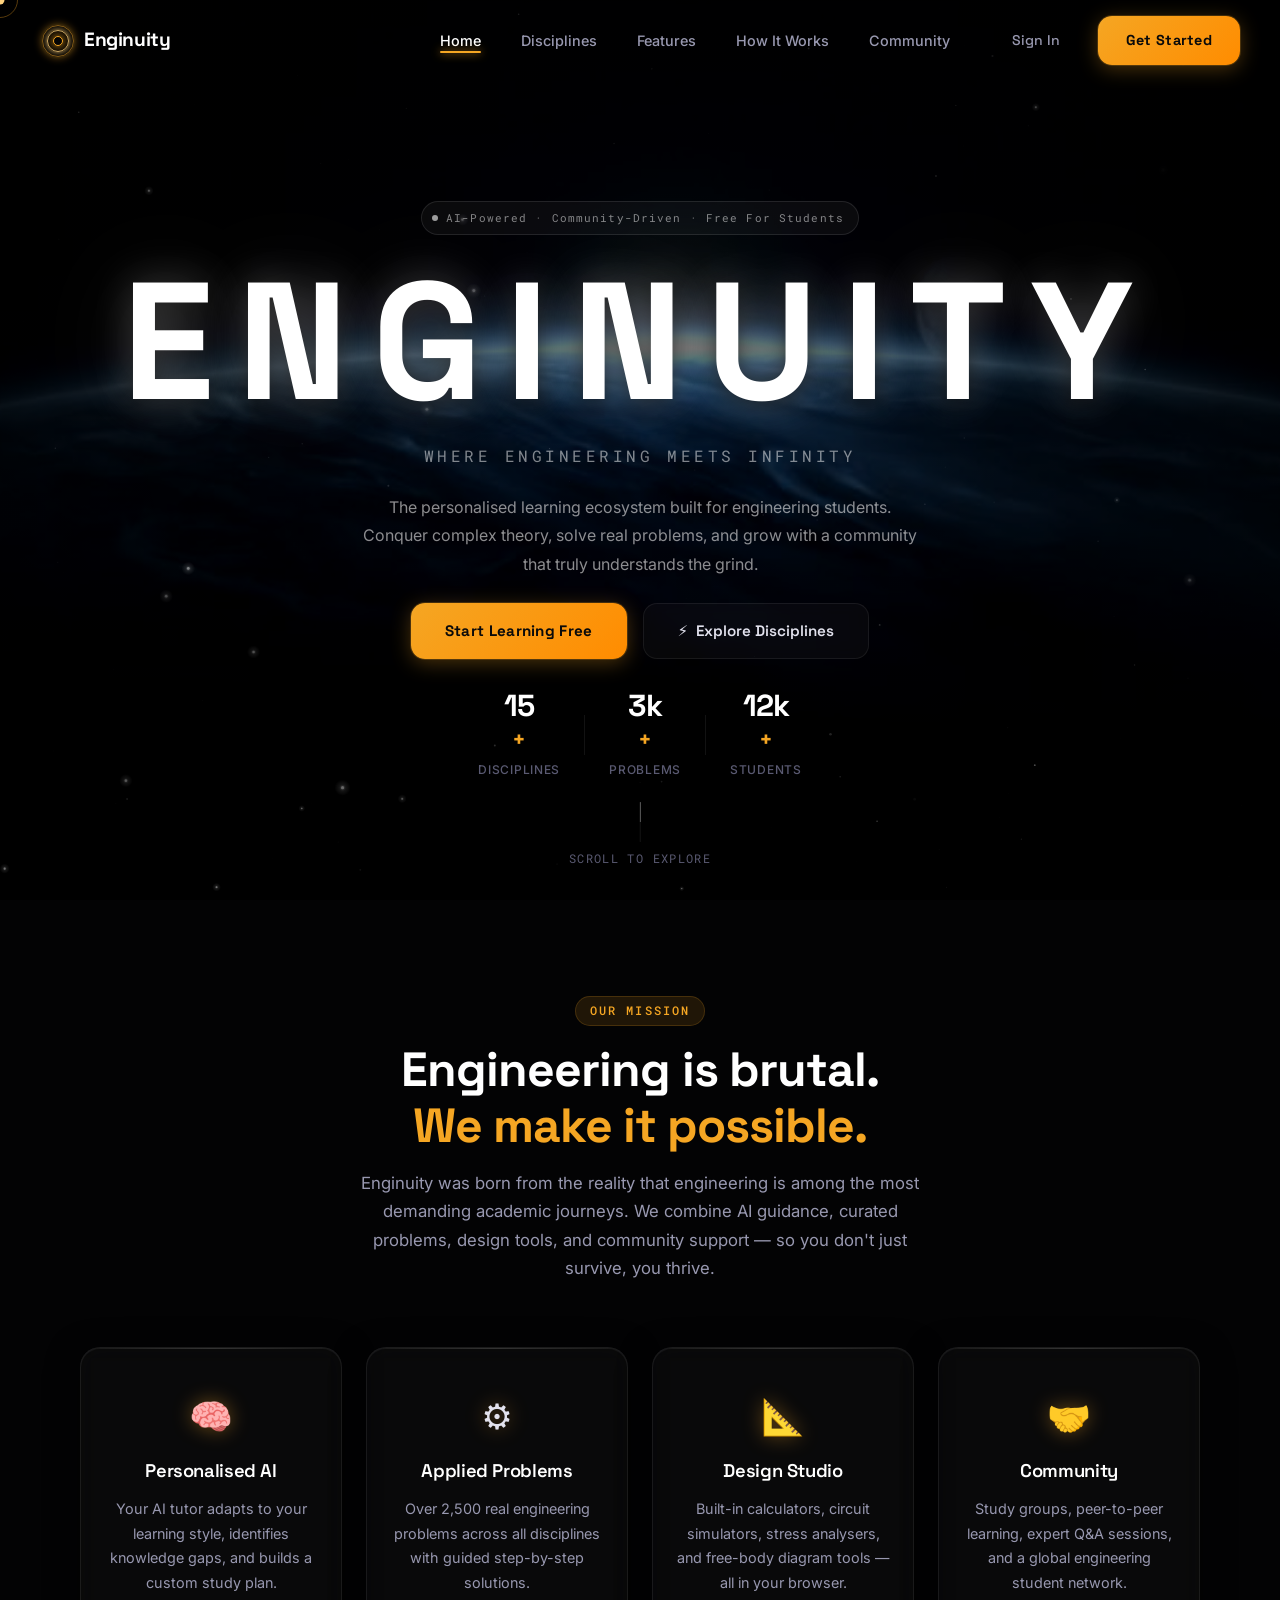
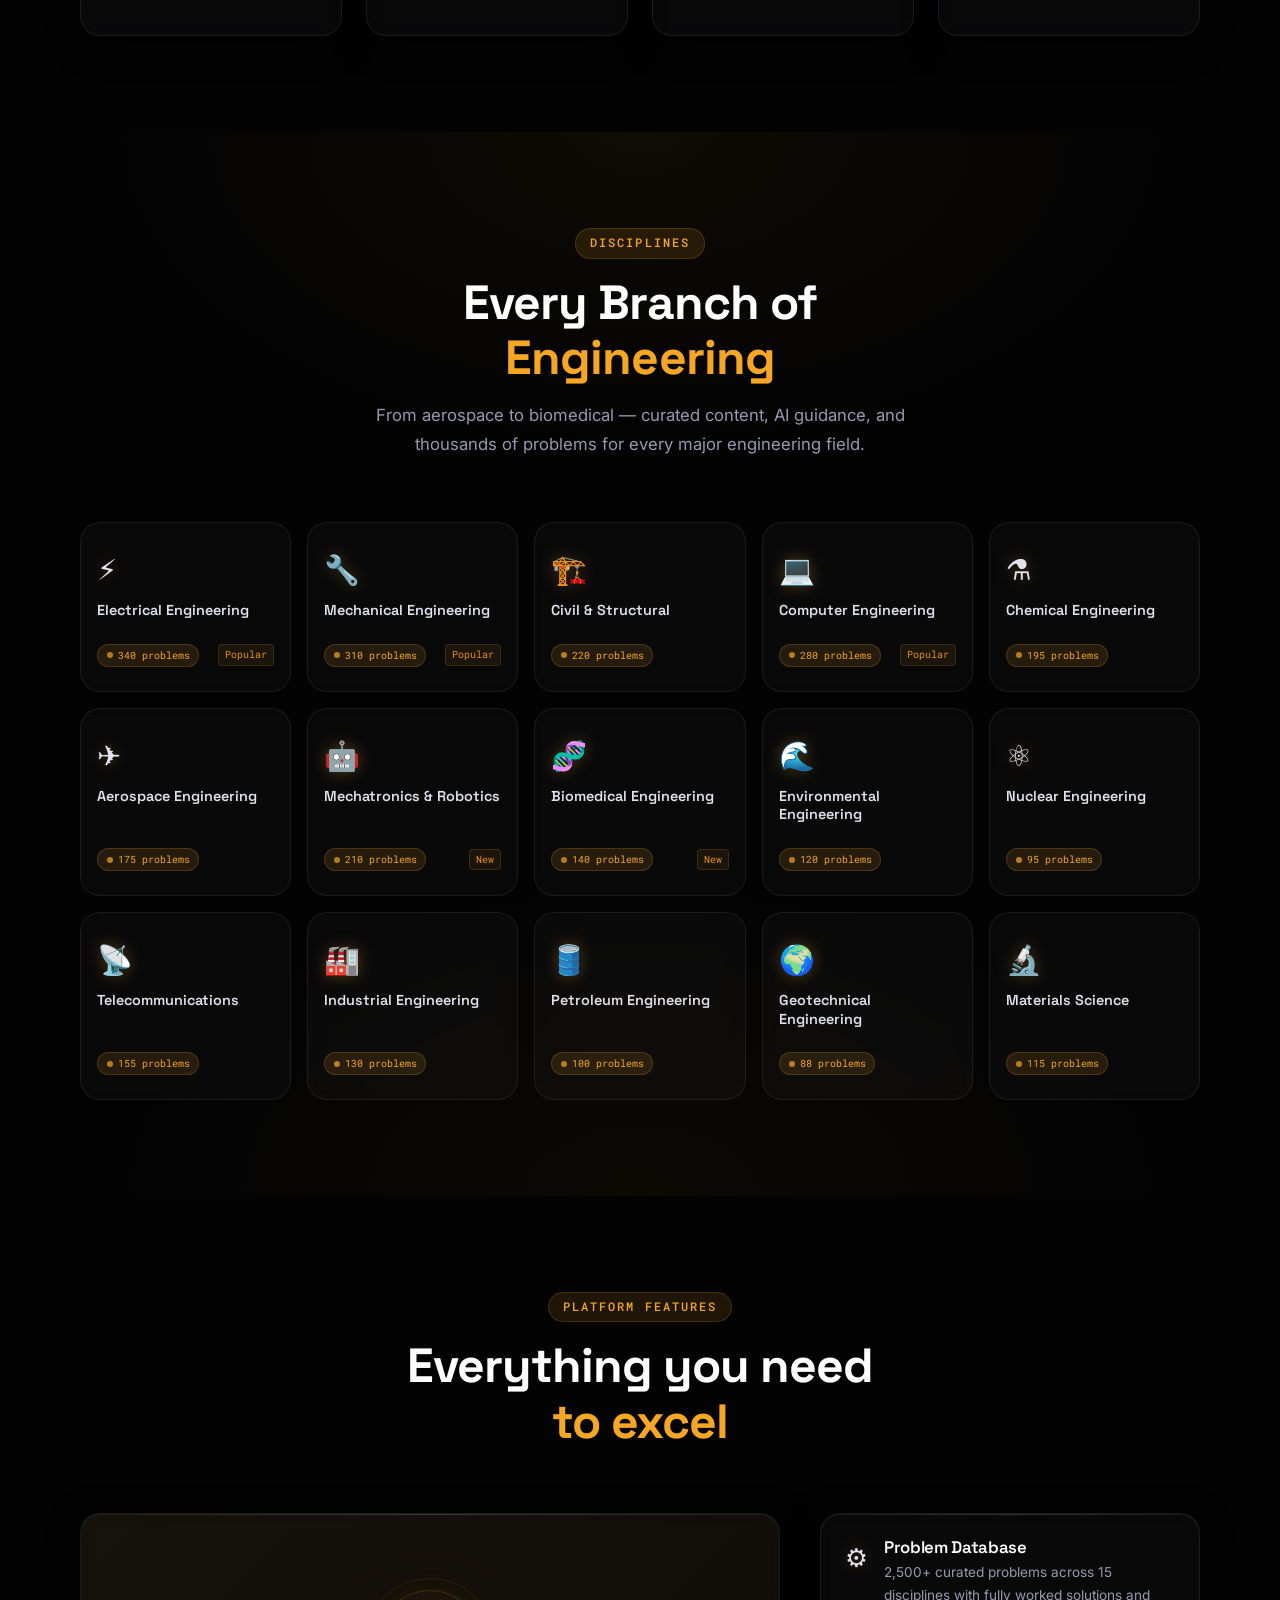
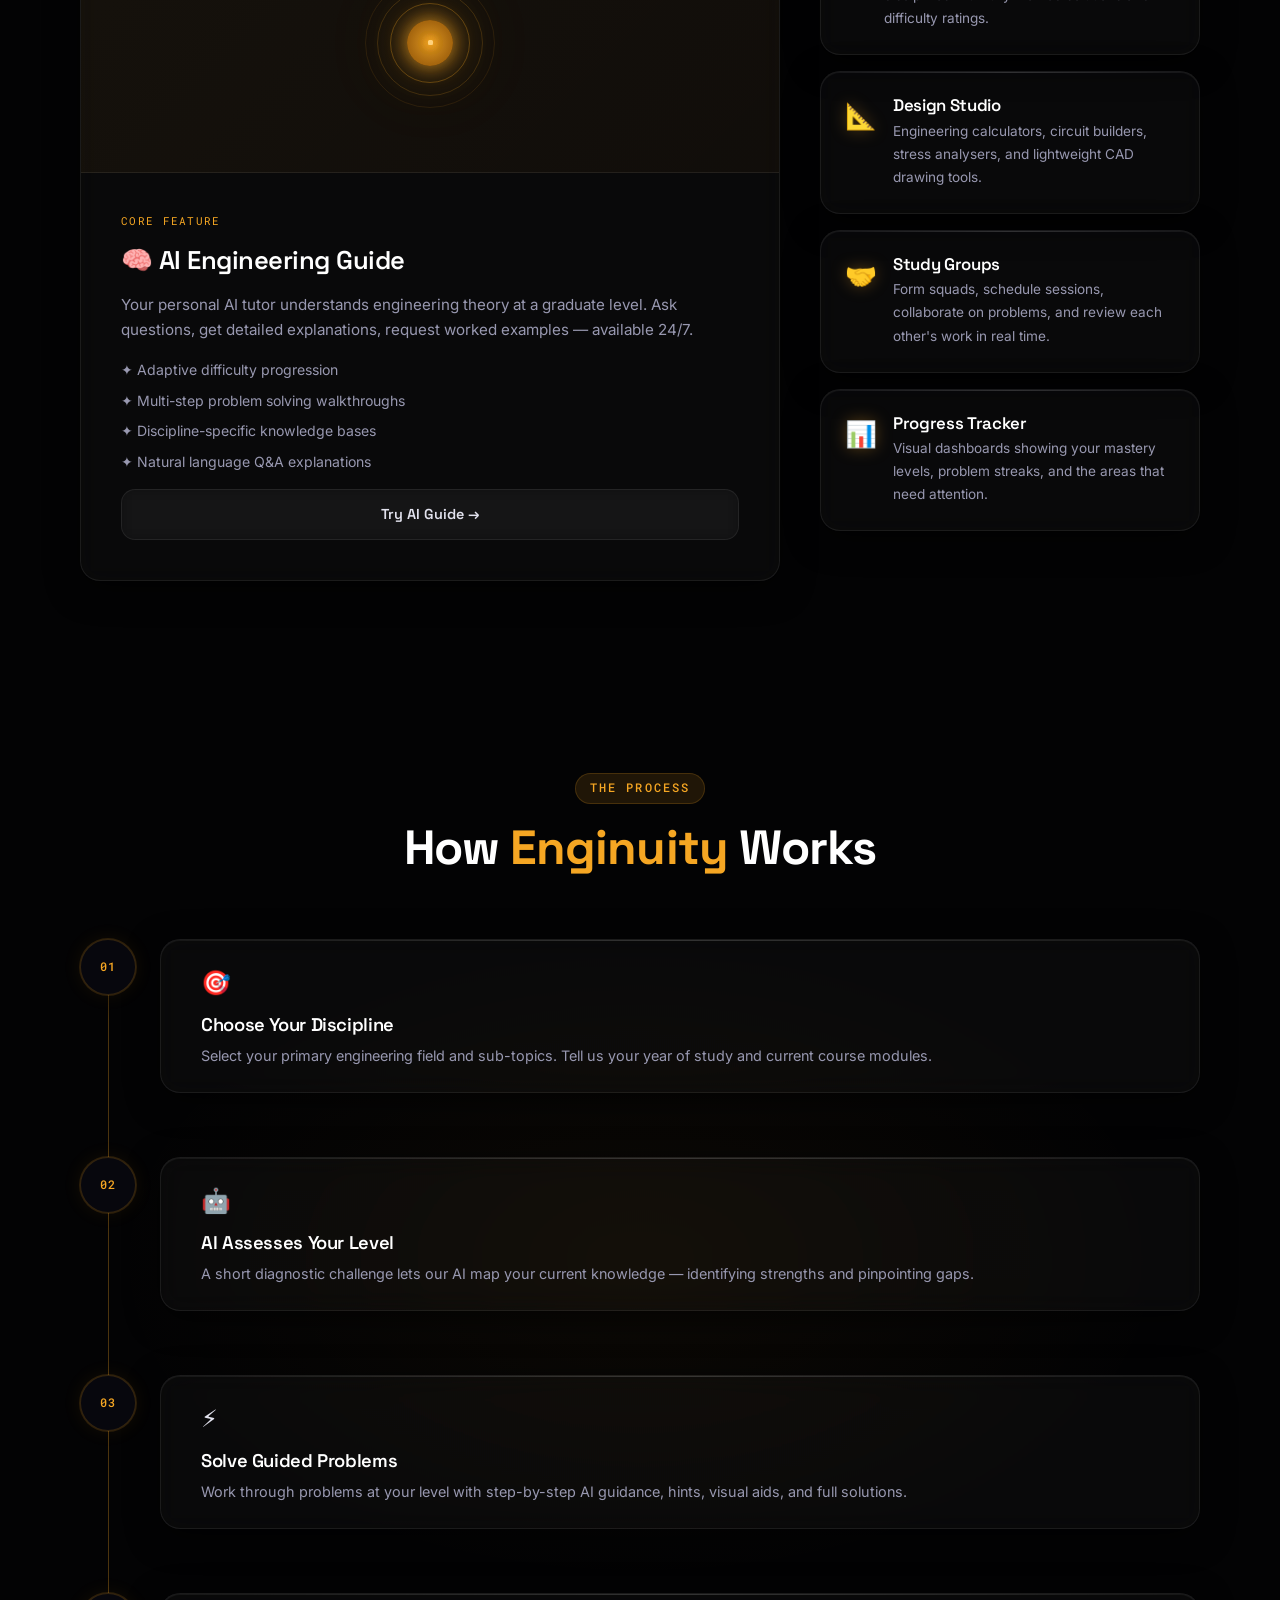
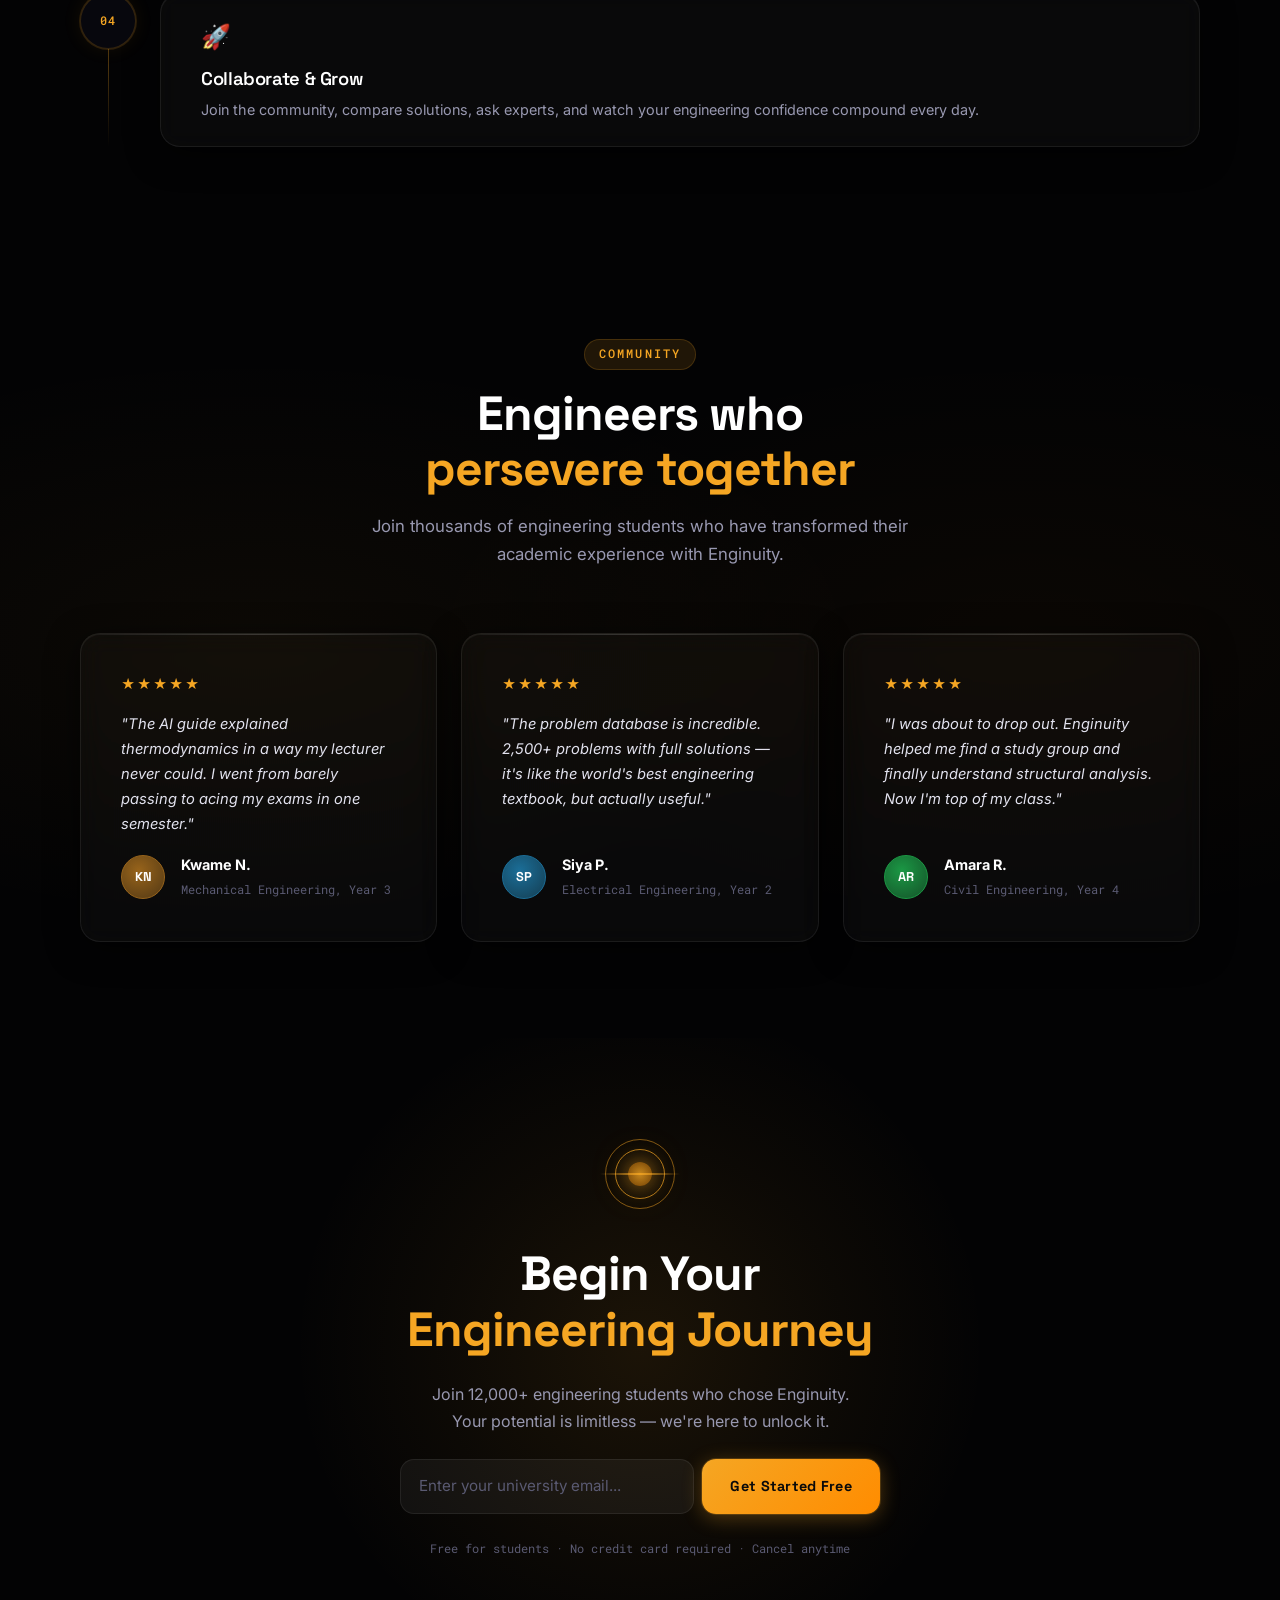
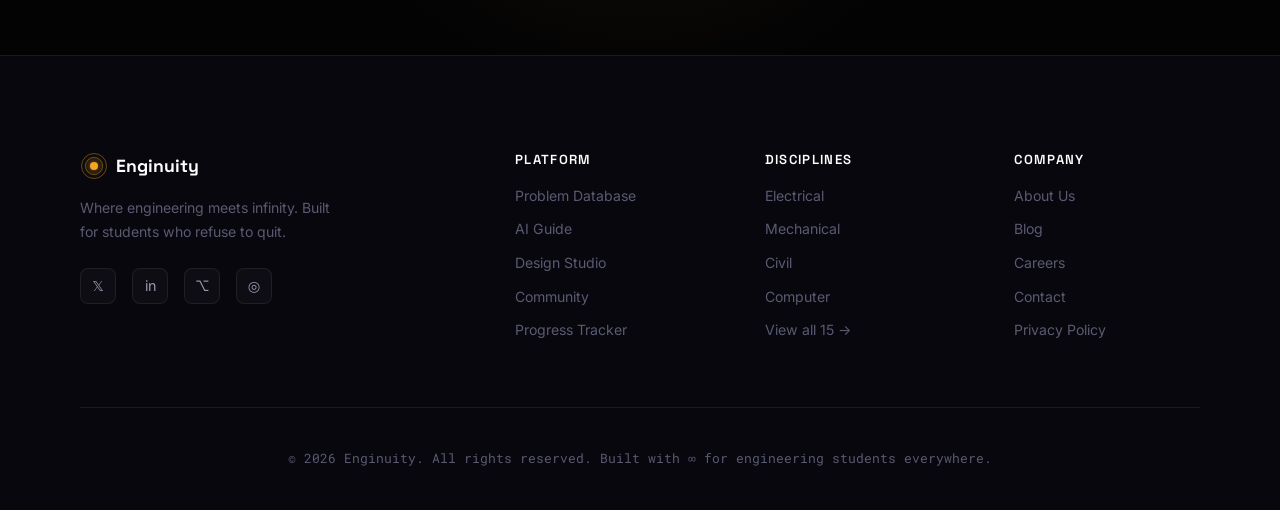
==== commit 57457a68: "feat: implement cinematic multi-step onboarding flow with progress bar and personalized welcome" ====
--- a/index.html
+++ b/index.html
@@ -141,10 +141,114 @@
           <input type="text" class="digit-input" maxlength="1" data-index="4" inputmode="numeric" />
           <input type="text" class="digit-input" maxlength="1" data-index="5" inputmode="numeric" />
         </div>
-        <button class="btn-primary full-width" id="verifySubmit">Verify & Create Account</button>
-        <p class="resend-text" style="margin-top: 20px;">
-          Didn't receive a code? <a href="#" class="text-link" id="resendCode">Resend Code</a>
+        <button type="button" class="btn-primary full-width" id="verifySubmit" style="margin-top: 24px;">Verify & Create Account</button>
+        <p class="resend-text" style="margin-top: 24px;">
+          Didn't receive the code? <a href="#" class="text-link">Resend Code</a>
         </p>
+      </div>
+
+      <!-- Onboarding Pane -->
+      <div class="modal-pane hidden" id="onboardingPane">
+        <!-- Progress Bar -->
+        <div class="onboarding-progress">
+          <div class="progress-bar-track">
+            <div class="progress-bar-fill" id="onboardingProgress" style="width: 20%;"></div>
+          </div>
+          <span class="progress-label" id="onboardingStepLabel">Step 1 of 5</span>
+        </div>
+
+        <div class="onboarding-steps" id="onboardingSteps">
+          <!-- Step 1: Degree -->
+          <div class="onboarding-step active" data-step="1">
+            <h2 class="hero-title-mono" style="font-size: 1.5rem; margin-bottom: 12px;">What is your engineering degree?</h2>
+            <p style="margin-bottom: 24px;">Tell us what you're studying so we can curate your feed.</p>
+            <div class="form-group">
+              <select id="onboardingDegree" class="auth-select">
+                <option value="" disabled selected>Select your discipline</option>
+                <option value="mechanical">Mechanical Engineering</option>
+                <option value="electrical">Electrical Engineering</option>
+                <option value="civil">Civil & Structural Engineering</option>
+                <option value="computer">Computer Engineering</option>
+                <option value="aerospace">Aerospace Engineering</option>
+                <option value="mechatronics">Mechatronics & Robotics</option>
+                <option value="other">Other / General</option>
+              </select>
+            </div>
+            <button class="btn-primary" onclick="nextOnboardingStep()">Next Step</button>
+          </div>
+
+          <!-- Step 2: Difficulty -->
+          <div class="onboarding-step" data-step="2">
+            <h2 class="hero-title-mono" style="font-size: 1.5rem; margin-bottom: 12px;">What do you find most difficult?</h2>
+            <p style="margin-bottom: 24px;">Theoretical complexity? Practical application? Share the struggle.</p>
+            <div class="form-group">
+              <textarea id="onboardingDifficulty" rows="3" placeholder="I struggle with visualizing complex fluid dynamics equations..."></textarea>
+            </div>
+            <button class="btn-primary" onclick="nextOnboardingStep()">Next Step</button>
+          </div>
+
+          <!-- Step 3: Help -->
+          <div class="onboarding-step" data-step="3">
+            <h2 class="hero-title-mono" style="font-size: 1.5rem; margin-bottom: 12px;">How can Enginuity help?</h2>
+            <p style="margin-bottom: 24px;">What's the one thing that would make your studies effortless?</p>
+            <div class="form-group">
+              <textarea id="onboardingHelp" rows="3" placeholder="Better visual simulations and step-by-step AI problem solving..."></textarea>
+            </div>
+            <button class="btn-primary" onclick="nextOnboardingStep()">Next Step</button>
+          </div>
+
+          <!-- Step 4: Primary Goal -->
+          <div class="onboarding-step" data-step="4">
+            <h2 class="hero-title-mono" style="font-size: 1.5rem; margin-bottom: 12px;">Your primary goal today?</h2>
+            <p style="margin-bottom: 24px;">Let's customize your workspace for your current priority.</p>
+            <div class="goal-grid">
+              <label class="goal-option">
+                <input type="radio" name="onboardingGoal" value="exam" checked />
+                <span class="goal-box">Preparing for Exams</span>
+              </label>
+              <label class="goal-option">
+                <input type="radio" name="onboardingGoal" value="project" />
+                <span class="goal-box">Solving a Specific Project</span>
+              </label>
+              <label class="goal-option">
+                <input type="radio" name="onboardingGoal" value="career" />
+                <span class="goal-box">Career & Skills Development</span>
+              </label>
+              <label class="goal-option">
+                <input type="radio" name="onboardingGoal" value="curiosity" />
+                <span class="goal-box">General Curiosity</span>
+              </label>
+            </div>
+            <button class="btn-primary" onclick="nextOnboardingStep()" style="margin-top: 24px;">Next Step</button>
+          </div>
+
+          <!-- Step 5: Excitement -->
+          <div class="onboarding-step" data-step="5">
+            <h2 class="hero-title-mono" style="font-size: 1.5rem; margin-bottom: 12px;">Which branch excites you most?</h2>
+            <p style="margin-bottom: 24px;">This helps personalize your AI-powered suggestions.</p>
+            <div class="form-group">
+              <select id="onboardingInterest" class="auth-select">
+                <option value="" disabled selected>Select an area of interest</option>
+                <option value="ai">AI & Machine Learning</option>
+                <option value="renewable">Renewable Energy</option>
+                <option value="space">Space Exploration</option>
+                <option value="biomed">Biomedical Solutions</option>
+                <option value="nano">Nanotechnology</option>
+              </select>
+            </div>
+            <button class="btn-primary" onclick="completeOnboarding()">Complete Setup</button>
+          </div>
+
+          <!-- Final Welcome State -->
+          <div class="onboarding-step" id="welcomeStep">
+            <div class="welcome-visual" style="text-align: center; margin-bottom: 32px;">
+              <div class="ai-core" style="width: 80px; height: 80px; margin: 0 auto;"></div>
+            </div>
+            <h2 class="hero-title-mono" id="welcomeUserTitle" style="font-size: 2.2rem; margin-bottom: 12px; text-align: center;">Welcome StarP!</h2>
+            <p style="text-align: center; margin-bottom: 32px; font-size: 1.1rem;">Your personalised engineering ecosystem is ready. Ready to launch into the infinity of knowledge?</p>
+            <button class="btn-primary full-width" onclick="closeModal()">Launch Dashboard</button>
+          </div>
+        </div>
       </div>
 
     </div>
--- a/css/components.css
+++ b/css/components.css
@@ -493,36 +493,132 @@
   color: var(--text-0);
 }
 
-/* ── Notification Toast ──────────────────────────────────────── */
-.toast {
-  position: fixed;
-  bottom: 32px; right: 32px;
-  background: rgba(10, 10, 20, 0.95);
-  border: 1px solid var(--glass-border-gold);
+/* ── Onboarding Specific ───────────────────────────────────────── */
+.onboarding-progress {
+  margin-bottom: 32px;
+  display: flex;
+  flex-direction: column;
+  gap: 12px;
+}
+
+.progress-bar-track {
+  width: 100%;
+  height: 6px;
+  background: var(--glass-fill);
+  border-radius: var(--r-pill);
+  overflow: hidden;
+  border: 1px solid var(--glass-border);
+}
+
+.progress-bar-fill {
+  height: 100%;
+  background: linear-gradient(to right, var(--gold-500), var(--gold-300));
+  box-shadow: 0 0 15px var(--gold-glow);
+  transition: width 0.6s var(--ease-spring);
+}
+
+.progress-label {
+  font-family: var(--font-mono);
+  font-size: 0.72rem;
+  color: var(--text-3);
+  text-transform: uppercase;
+  letter-spacing: 0.1em;
+}
+
+.onboarding-steps {
+  position: relative;
+  min-height: 380px;
+}
+
+.onboarding-step {
+  position: absolute;
+  inset: 0;
+  opacity: 0;
+  pointer-events: none;
+  transform: translateX(30px);
+  transition: all 0.5s var(--ease);
+  display: flex;
+  flex-direction: column;
+}
+
+.onboarding-step.active {
+  opacity: 1;
+  pointer-events: auto;
+  transform: translateX(0);
+}
+
+/* Onboarding Form Controls */
+.auth-select, 
+textarea {
+  width: 100%;
+  background: var(--glass-fill);
+  border: 1px solid var(--glass-border);
   border-radius: var(--r-md);
-  padding: 14px 20px;
-  display: flex;
-  align-items: center;
+  padding: 14px;
+  color: var(--text-1);
+  font-family: var(--font-body);
+  transition: all var(--dur-fast) var(--ease);
+  outline: none;
+}
+
+.auth-select:focus,
+textarea:focus {
+  border-color: var(--gold-300);
+  background: rgba(245, 166, 35, 0.05);
+  box-shadow: 0 0 20px rgba(245, 166, 35, 0.1);
+}
+
+textarea { resize: vertical; min-height: 100px; }
+
+/* Goal Selection Grid (Radio Cards) */
+.goal-grid {
+  display: grid;
+  grid-template-columns: repeat(2, 1fr);
   gap: var(--gap-md);
-  z-index: 3000;
-  min-width: 280px;
-  box-shadow: 0 16px 48px rgba(0,0,0,0.8), 0 0 30px rgba(245,166,35,0.1);
-  animation: toastIn 0.4s var(--ease-spring) both;
-}
-
-@keyframes toastIn {
-  from { transform: translateY(20px); opacity: 0; }
-  to   { transform: translateY(0);    opacity: 1; }
-}
-@keyframes toastOut {
-  from { transform: translateY(0);    opacity: 1; }
-  to   { transform: translateY(20px); opacity: 0; }
-}
-
-.toast.removing { animation: toastOut 0.3s ease both; }
-
-.toast-icon { font-size: 1.2rem; }
-.toast-text { font-size: 0.88rem; color: var(--text-1); flex: 1; }
+}
+
+.goal-option {
+  cursor: none;
+}
+
+.goal-option input { display: none; }
+
+.goal-box {
+  display: block;
+  padding: 16px;
+  background: var(--glass-fill);
+  border: 1px solid var(--glass-border);
+  border-radius: var(--r-md);
+  text-align: center;
+  font-size: 0.88rem;
+  font-weight: 500;
+  color: var(--text-2);
+  transition: all var(--dur-fast) var(--ease);
+}
+
+.goal-option input:checked + .goal-box {
+  background: var(--gold-dim);
+  border-color: var(--gold-300);
+  color: var(--text-0);
+  box-shadow: 0 0 30px rgba(245, 166, 35, 0.15);
+  transform: translateY(-2px);
+}
+
+.goal-box:hover {
+  border-color: var(--glass-border-gold);
+  background: rgba(255,255,255,0.05);
+}
+
+/* Welcome Animation */
+@keyframes welcomePulse {
+  0% { transform: scale(1); opacity: 0.6; }
+  50% { transform: scale(1.1); opacity: 1; }
+  100% { transform: scale(1); opacity: 0.6; }
+}
+
+.welcome-visual .ai-core {
+  animation: welcomePulse 3s ease-in-out infinite;
+}
 .toast-close {
   color: var(--text-3);
   font-size: 0.8rem;
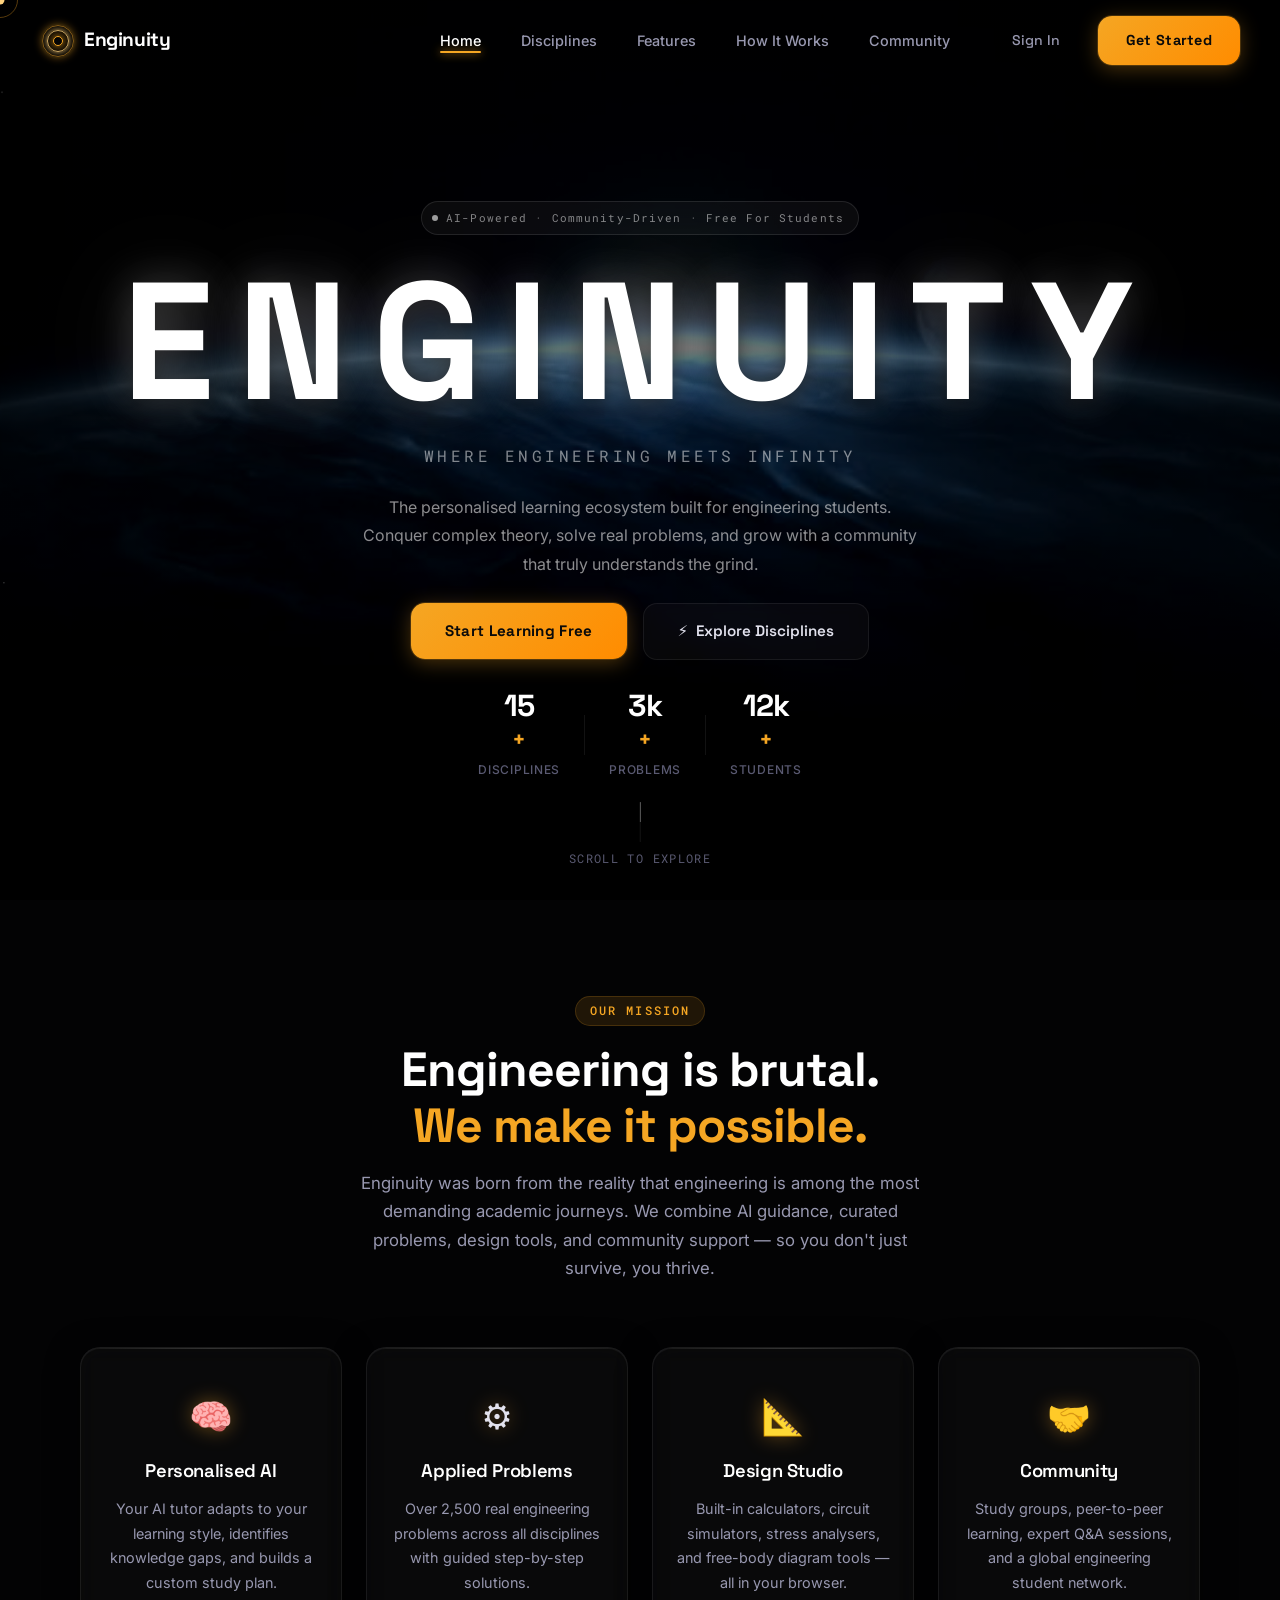
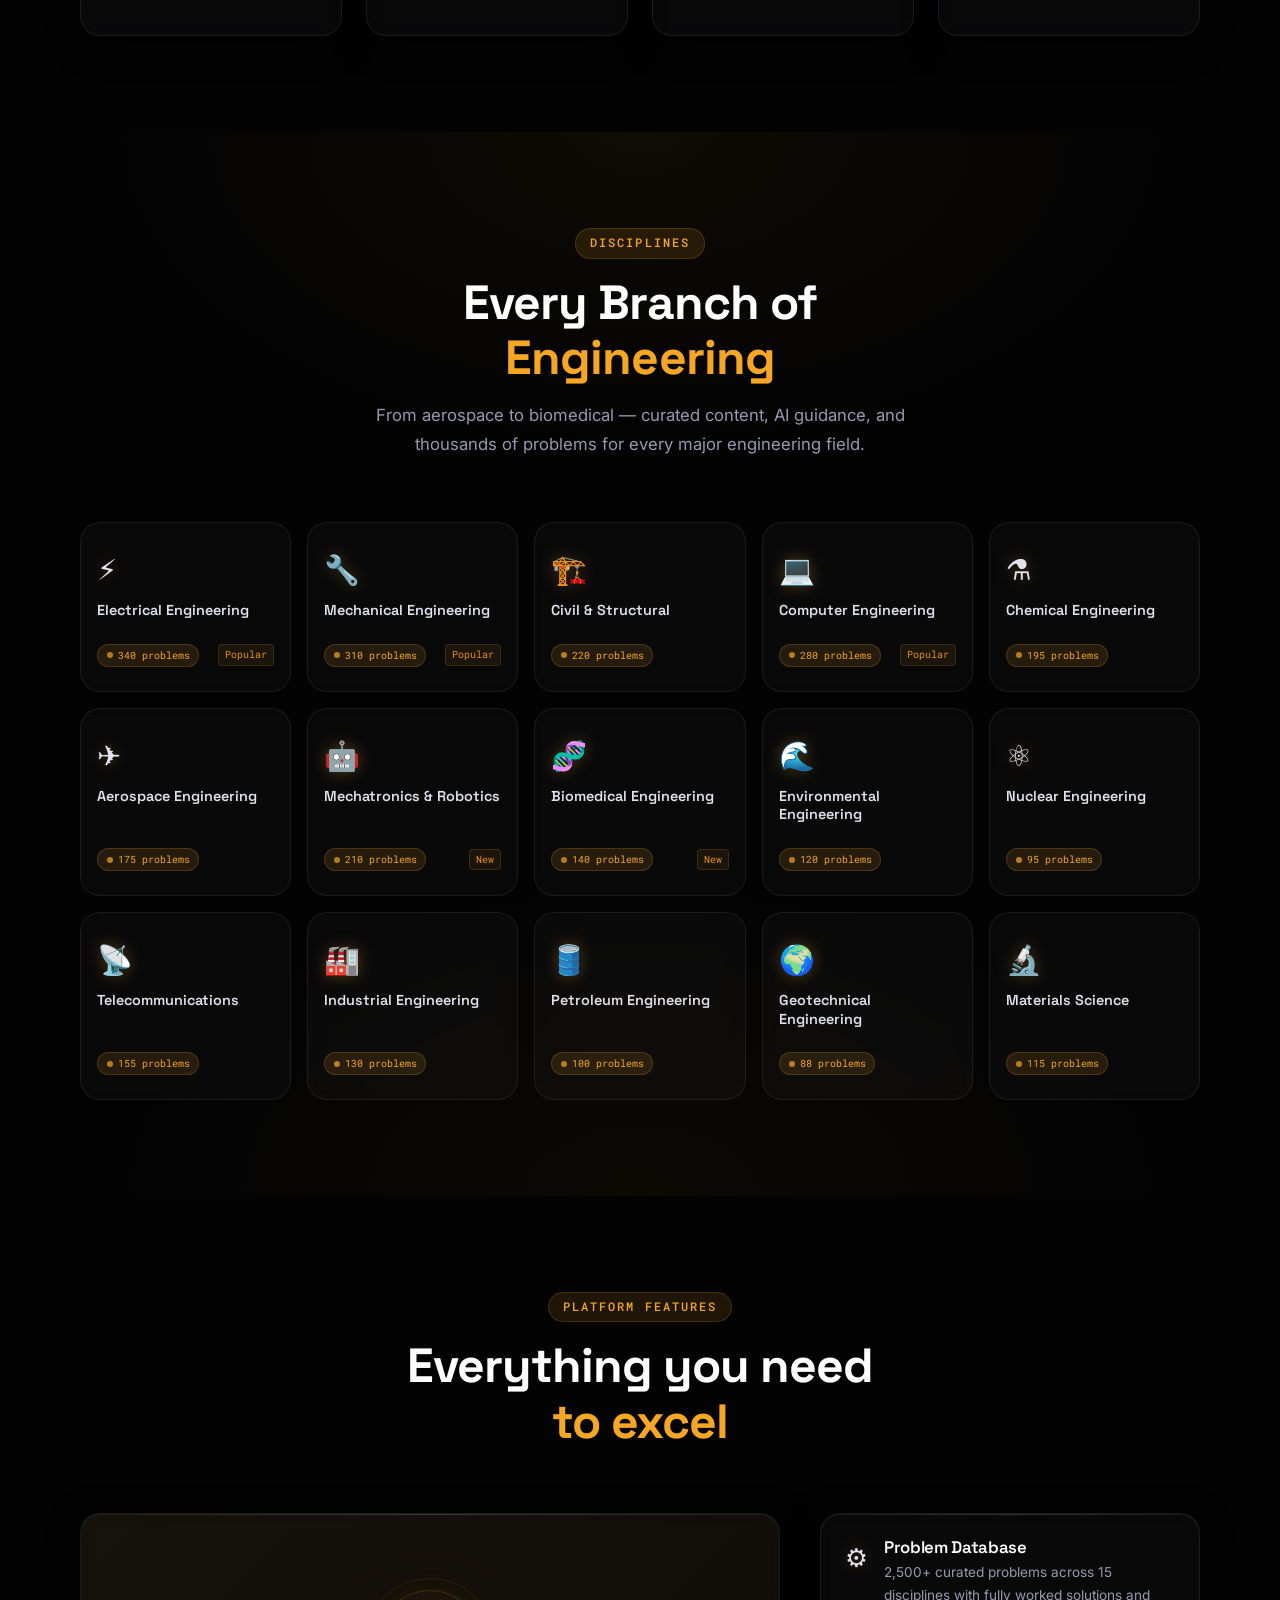
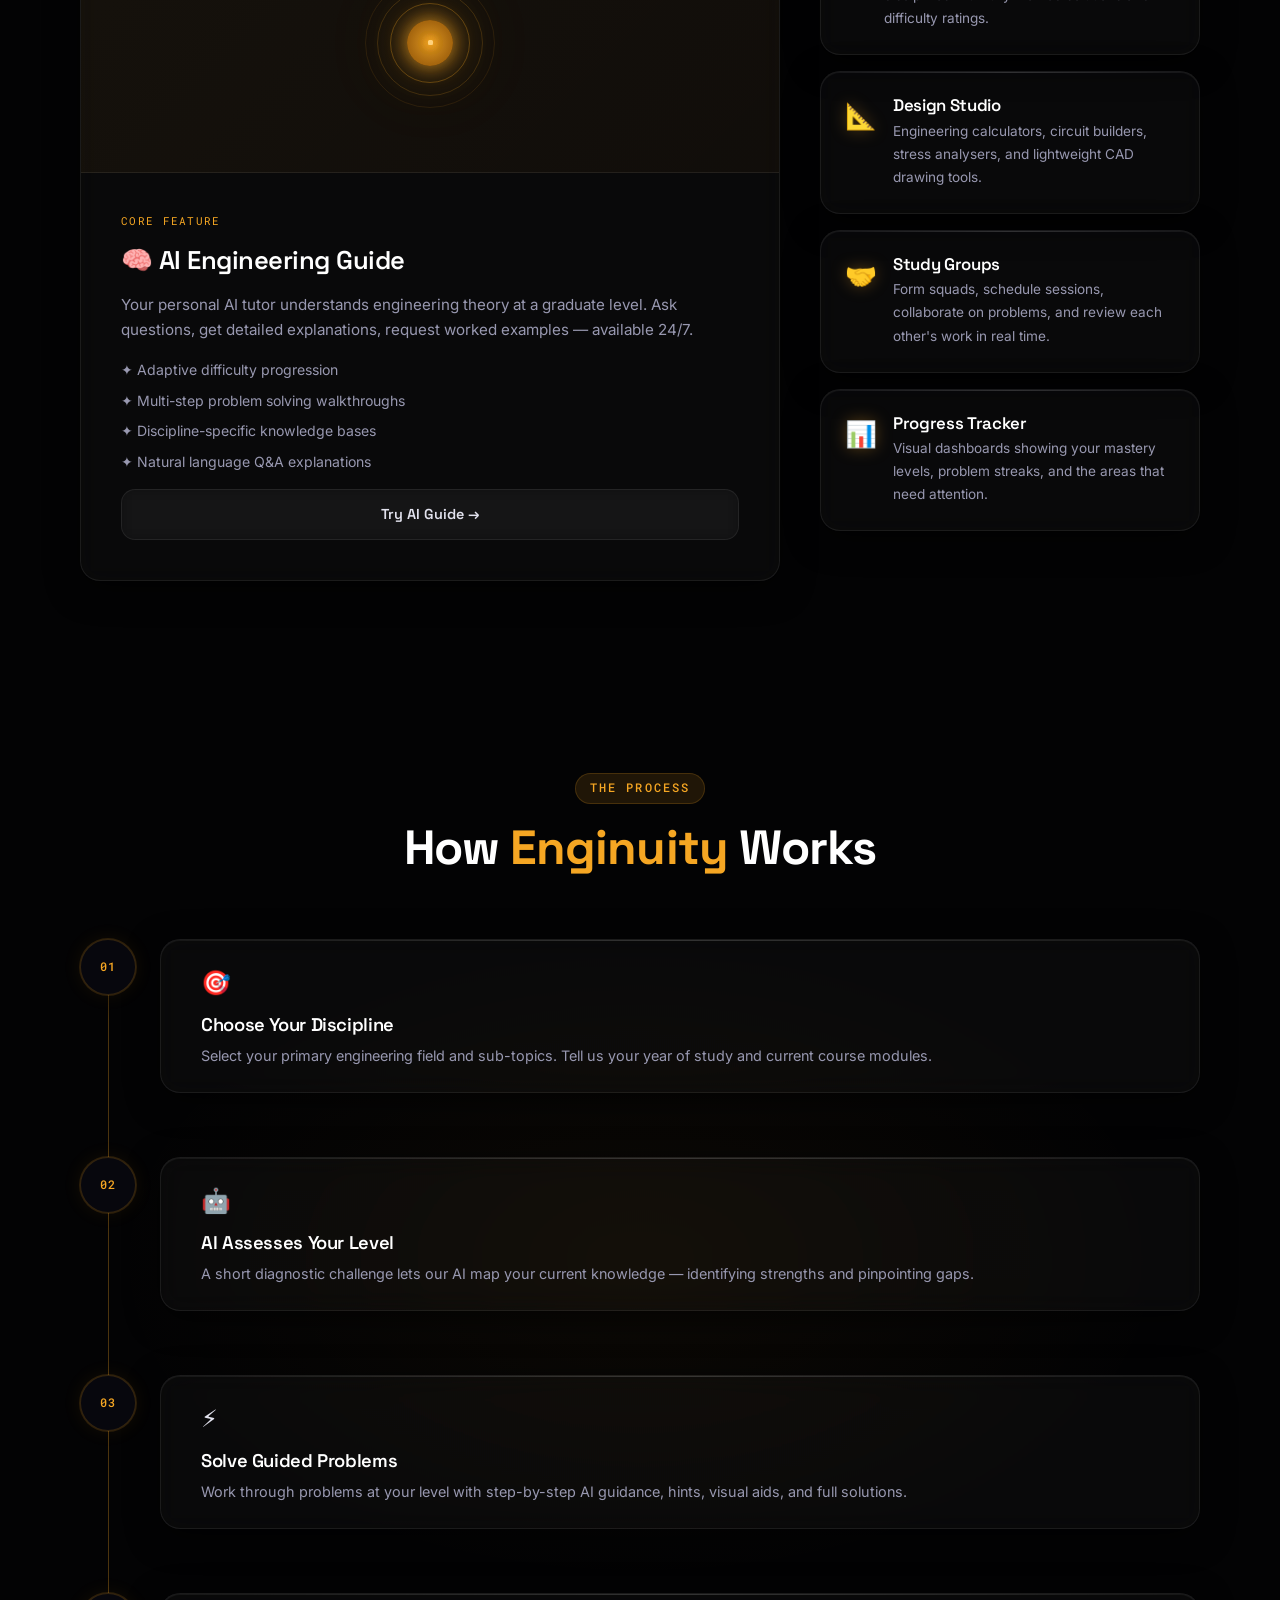
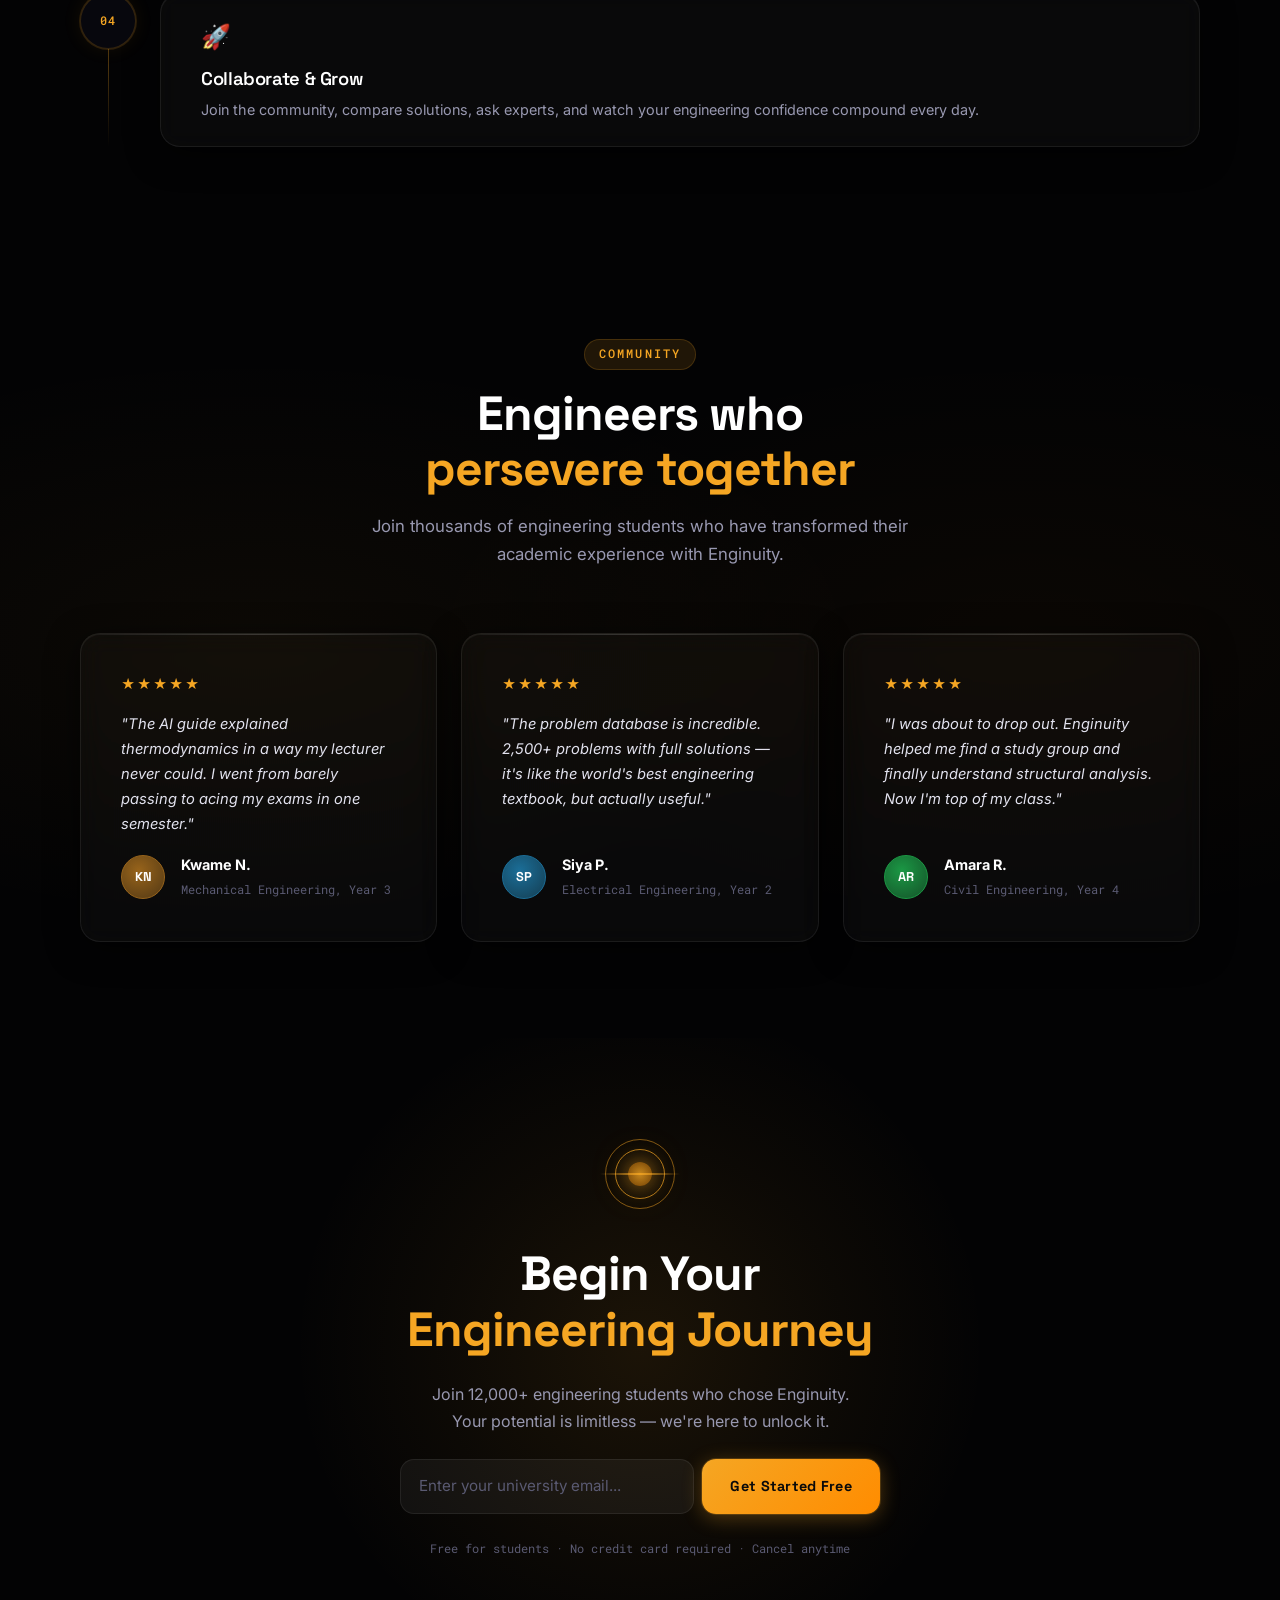
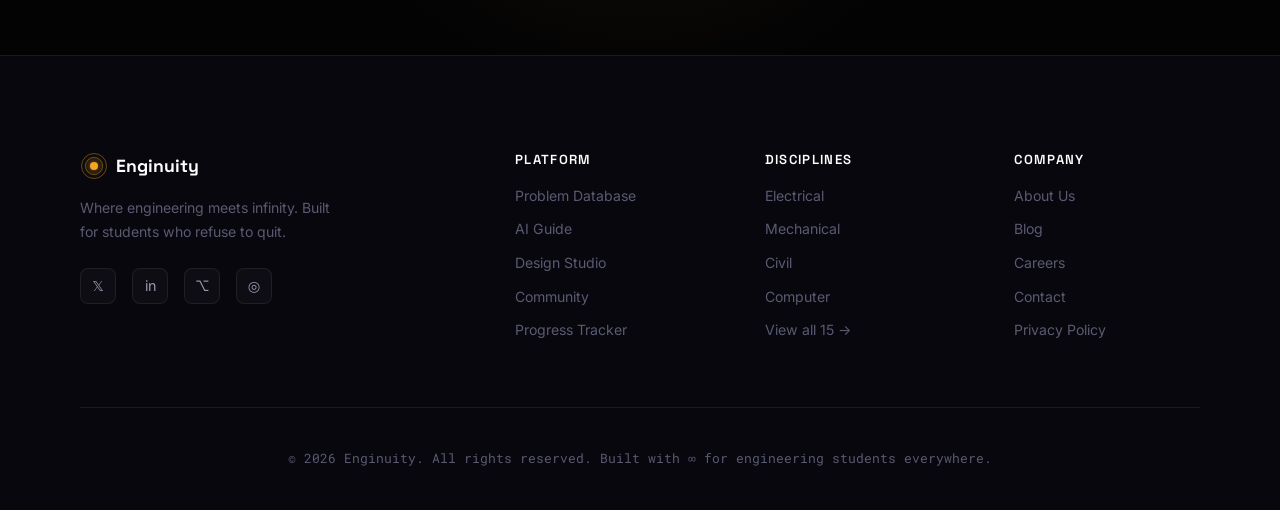
==== commit fac5540a: "feat: implement real Supabase auth structure, social login UI, and dashboard redirect" ====
--- a/index.html
+++ b/index.html
@@ -81,11 +81,18 @@
             <a href="#" class="text-link" style="opacity: 0.6; font-size: 0.75rem;">Forgot Password</a>
           </div>
           <button type="submit" class="btn-primary full-width" id="loginSubmit">Sign In</button>
-          <div class="form-divider"><span>or</span></div>
-          <button type="button" class="social-btn full-width" id="appleBtn" style="width: 100%; font-size: 0.85rem;">
-               <svg width="16" height="16" viewBox="0 0 24 24" fill="white" style="margin-right: 8px;"><path d="M17.057 12.012c.005 2.155 1.77 2.872 1.79 2.88-.016.052-.28 0.958-.916 1.886-.548.802-1.121 1.602-2.022 1.618-.887.014-1.173-.526-2.185-.526-1.011 0-1.328.51-2.17.543-.872.032-1.528-.863-2.08-1.66-.113-.163-.223-.332-.326-.497-1.121-1.802-1.97-5.09-1.393-5.09.417-1.802 2.261-2.94 4.01-2.956.887-.015 1.723.593 2.266.593.543 0 1.543-.726 2.597-.611.442.018 1.684.179 2.484 1.344-.065.04-1.48.86-1.475 2.576zM14.908 6.471c.465-.558.775-1.332.689-2.108-.667.027-1.472.443-1.949 1.002-.428.497-.803 1.288-.702 2.046.743.058 1.498-.382 1.962-.94z"/></svg>
-               Sign in with Apple
-          </button>
+          <div class="form-divider"><span>or securely sign in with</span></div>
+          <div class="social-grid">
+            <button type="button" class="social-btn" id="googleBtn" title="Continue with Google">
+               <svg width="18" height="18" viewBox="0 0 24 24"><path fill="#EA4335" d="M12.48 10.92v3.28h7.84c-.24 1.84-.96 3.4-1.92 4.48-1.52 1.52-3.84 2.12-5.92 2.12-4.12 0-7.44-3.32-7.44-7.44s3.32-7.44 7.44-7.44c2.24 0 4.16.84 5.6 2.24l2.56-2.56C18.44 3.48 15.68 2.36 12.48 2.36 6.68 2.36 2 7.04 2 12.84s4.68 10.48 10.48 10.48c3.12 0 5.64-1.04 7.68-3.12 2-2 2.72-4.88 2.72-7.28 0-.52-.04-1.04-.12-1.52H12.48z"/></svg> Google
+            </button>
+            <button type="button" class="social-btn" id="appleBtn" title="Continue with Apple">
+               <svg width="18" height="18" viewBox="0 0 24 24" fill="white"><path d="M17.057 12.012c.005 2.155 1.77 2.872 1.79 2.88-.016.052-.28 0.958-.916 1.886-.548.802-1.121 1.602-2.022 1.618-.887.014-1.173-.526-2.185-.526-1.011 0-1.328.51-2.17.543-.872.032-1.528-.863-2.08-1.66-.113-.163-.223-.332-.326-.497-1.121-1.802-1.97-5.09-1.393-5.09.417-1.802 2.261-2.94 4.01-2.956.887-.015 1.723.593 2.266.593.543 0 1.543-.726 2.597-.611.442.018 1.684.179 2.484 1.344-.065.04-1.48.86-1.475 2.576zM14.908 6.471c.465-.558.775-1.332.689-2.108-.667.027-1.472.443-1.949 1.002-.428.497-.803 1.288-.702 2.046.743.058 1.498-.382 1.962-.94z"/></svg> Apple
+            </button>
+            <button type="button" class="social-btn" id="msBtn" title="Continue with Microsoft">
+               <svg width="18" height="18" viewBox="0 0 23 23"><path fill="#f3f3f3" d="M0 0h11v11H0z"/><path fill="#f3f3f3" d="M12 0h11v11H12z"/><path fill="#f3f3f3" d="M0 12h11v11H0z"/><path fill="#f3f3f3" d="M12 12h11v11H12z"/></svg> Microsoft
+            </button>
+          </div>
         </form>
         <p class="resend-text" style="margin-top: 24px;">
           New to Enginuity? <a href="#" class="text-link" id="toSignup">Join Now</a>
@@ -121,6 +128,18 @@
             </div>
           </div>
           <button type="submit" class="btn-primary full-width" id="signupSubmit" style="margin-top: 10px;">Create Account</button>
+          <div class="form-divider"><span>or securely sign up with</span></div>
+          <div class="social-grid">
+            <button type="button" class="social-btn" id="googleBtn" title="Continue with Google">
+               <svg width="18" height="18" viewBox="0 0 24 24"><path fill="#EA4335" d="M12.48 10.92v3.28h7.84c-.24 1.84-.96 3.4-1.92 4.48-1.52 1.52-3.84 2.12-5.92 2.12-4.12 0-7.44-3.32-7.44-7.44s3.32-7.44 7.44-7.44c2.24 0 4.16.84 5.6 2.24l2.56-2.56C18.44 3.48 15.68 2.36 12.48 2.36 6.68 2.36 2 7.04 2 12.84s4.68 10.48 10.48 10.48c3.12 0 5.64-1.04 7.68-3.12 2-2 2.72-4.88 2.72-7.28 0-.52-.04-1.04-.12-1.52H12.48z"/></svg> Google
+            </button>
+            <button type="button" class="social-btn" id="appleBtn" title="Continue with Apple">
+               <svg width="18" height="18" viewBox="0 0 24 24" fill="white"><path d="M17.057 12.012c.005 2.155 1.77 2.872 1.79 2.88-.016.052-.28 0.958-.916 1.886-.548.802-1.121 1.602-2.022 1.618-.887.014-1.173-.526-2.185-.526-1.011 0-1.328.51-2.17.543-.872.032-1.528-.863-2.08-1.66-.113-.163-.223-.332-.326-.497-1.121-1.802-1.97-5.09-1.393-5.09.417-1.802 2.261-2.94 4.01-2.956.887-.015 1.723.593 2.266.593.543 0 1.543-.726 2.597-.611.442.018 1.684.179 2.484 1.344-.065.04-1.48.86-1.475 2.576zM14.908 6.471c.465-.558.775-1.332.689-2.108-.667.027-1.472.443-1.949 1.002-.428.497-.803 1.288-.702 2.046.743.058 1.498-.382 1.962-.94z"/></svg> Apple
+            </button>
+            <button type="button" class="social-btn" id="msBtn" title="Continue with Microsoft">
+               <svg width="18" height="18" viewBox="0 0 23 23"><path fill="#f3f3f3" d="M0 0h11v11H0z"/><path fill="#f3f3f3" d="M12 0h11v11H12z"/><path fill="#f3f3f3" d="M0 12h11v11H0z"/><path fill="#f3f3f3" d="M12 12h11v11H12z"/></svg> Microsoft
+            </button>
+          </div>
         </form>
         <p class="resend-text" style="margin-top: 24px;">
           Already have an account? <a href="#" class="text-link" id="toLogin">Sign In</a>
--- a/css/components.css
+++ b/css/components.css
@@ -472,25 +472,41 @@
   gap: var(--gap-sm);
 }
 
+.social-grid {
+  display: grid;
+  grid-template-columns: repeat(3, 1fr);
+  gap: var(--gap-sm);
+  margin-top: var(--gap-md);
+}
+
 .social-btn {
   display: flex;
+  flex-direction: column;
   align-items: center;
   justify-content: center;
-  gap: var(--gap-sm);
-  padding: 11px;
+  gap: 8px;
+  padding: 12px 6px;
   border: 1px solid var(--glass-border);
   border-radius: var(--r-md);
   background: var(--glass-fill);
-  color: var(--text-1);
-  font-size: 0.85rem;
+  color: var(--text-2);
+  font-size: 0.7rem;
   font-weight: 500;
   cursor: none;
   transition: all var(--dur-fast) var(--ease);
+  text-transform: uppercase;
+  letter-spacing: 1px;
+}
+.social-btn svg {
+  transition: transform var(--dur-fast) var(--ease);
 }
 .social-btn:hover {
-  border-color: var(--glass-border-gold);
-  background: var(--gold-dim);
+  border-color: var(--gold-300);
+  background: rgba(245, 166, 35, 0.05);
   color: var(--text-0);
+}
+.social-btn:hover svg {
+  transform: translateY(-2px);
 }
 
 /* ── Onboarding Specific ───────────────────────────────────────── */
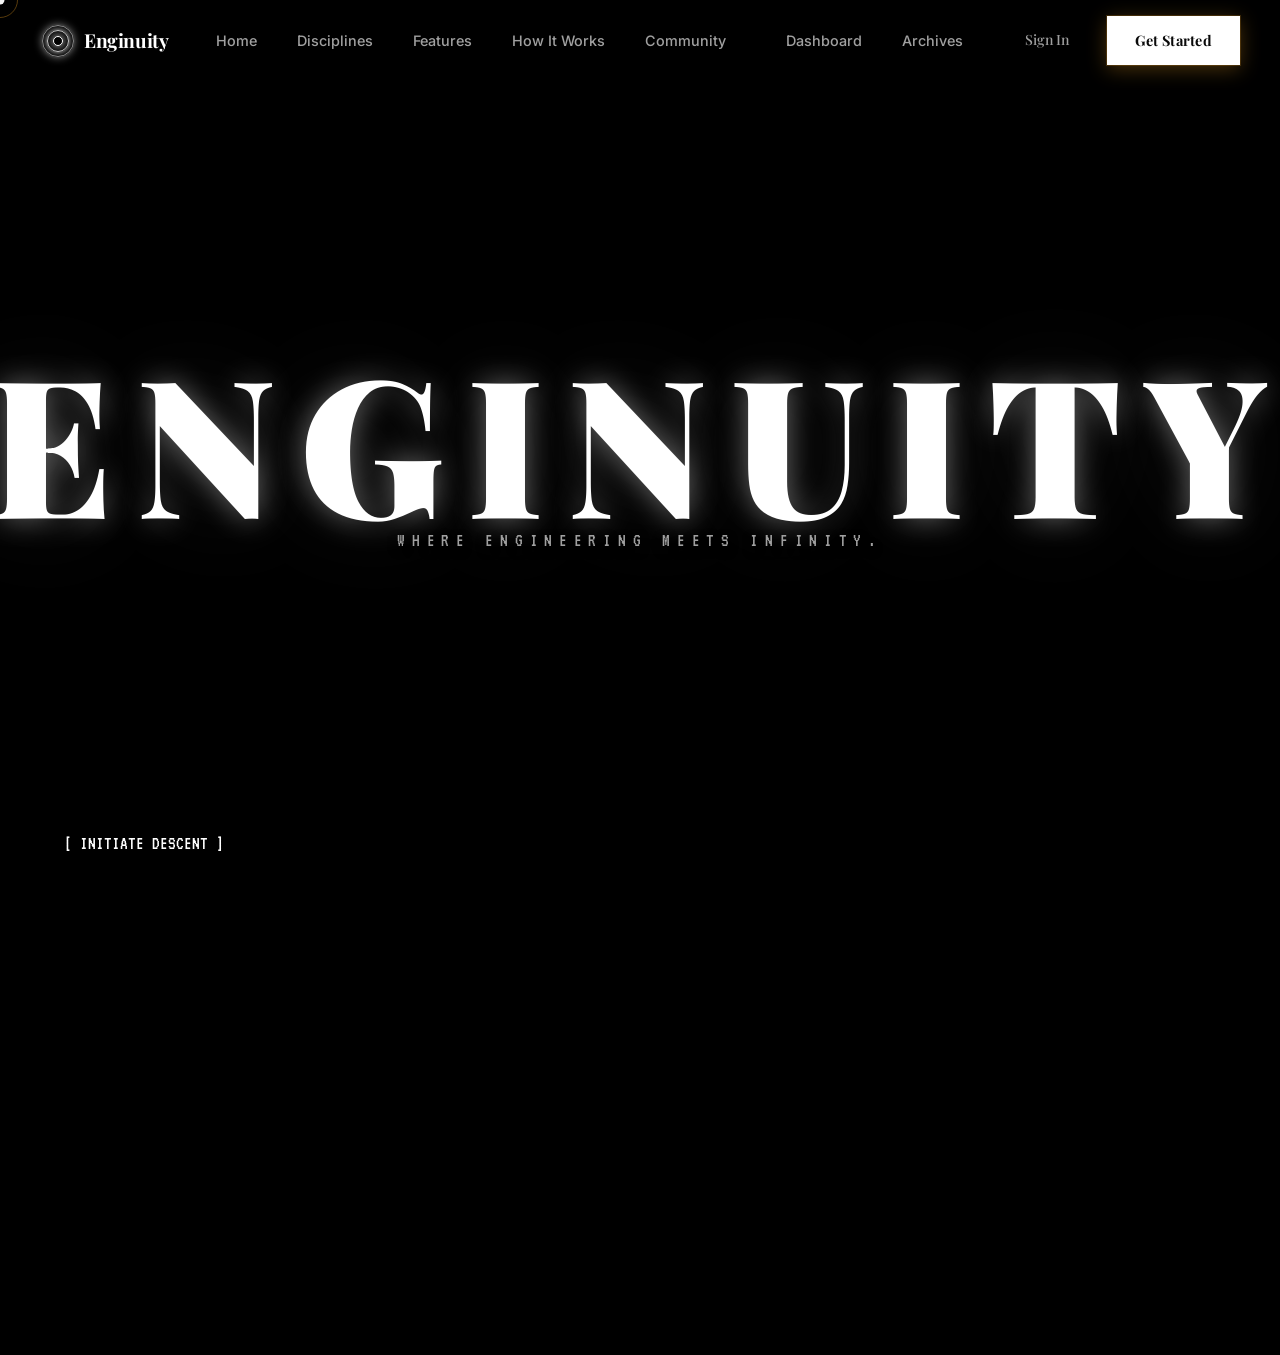
==== commit 9c480dcb: "feat: Singularity Core background, Library overhaul, and 100+ new flashcards" ====
--- a/index.html
+++ b/index.html
@@ -9,13 +9,12 @@
 
   <!-- Fonts -->
   <link rel="preconnect" href="https://fonts.googleapis.com" />
-  <link rel="preconnect" href="https://fonts.gstatic.com" crossorigin />
-  <link href="https://fonts.googleapis.com/css2?family=Space+Grotesk:wght@300;400;500;600;700&family=Inter:wght@300;400;500;600;700;800&family=JetBrains+Mono:wght@300;400;500&family=Roboto+Mono:wght@300;400;500;700&display=swap" rel="stylesheet" />
-
+  <link href="https://fonts.googleapis.com/css2?family=Playfair+Display:ital,wght@0,400..900;1,400..900&family=VT323&family=Inter:wght@300;400;500;600&display=swap" rel="stylesheet" />
   <!-- Styles -->
   <link rel="stylesheet" href="css/style.css" />
   <link rel="stylesheet" href="css/animations.css" />
   <link rel="stylesheet" href="css/components.css" />
+  <link rel="stylesheet" href="css/slides.css" />
 </head>
 <body>
 
@@ -41,6 +40,8 @@
         <li><a href="#features"     class="nav-link" data-section="features">Features</a></li>
         <li><a href="#how-it-works" class="nav-link" data-section="how-it-works">How It Works</a></li>
         <li><a href="#community"    class="nav-link" data-section="community">Community</a></li>
+        <li style="margin-left: 20px;"><a href="dashboard.html" class="nav-link text-gold">Dashboard</a></li>
+        <li><a href="library.html" class="nav-link text-gold">Archives</a></li>
       </ul>
 
       <div class="nav-actions">
@@ -273,312 +274,61 @@
     </div>
   </div>
 
-  <!-- ══════════════ HERO ══════════════ -->
-  <section class="hero" id="home">
-
-    <!-- Singularity background image -->
-    <div class="hero-bg-img" aria-hidden="true"></div>
-
-    <!-- Dark vignette overlay for text readability -->
-    <div class="hero-overlay" aria-hidden="true"></div>
-
-    <!-- Stars canvas -->
-    <canvas class="particle-canvas" id="particleCanvas" aria-hidden="true"></canvas>
-
-    <!-- Centered content -->
-    <div class="hero-center">
-      <div class="mono-badge">
-        <span class="badge-dot-mono"></span>
-        <span>AI-Powered &middot; Community-Driven &middot; Free For Students</span>
-      </div>
-
-      <h1 class="hero-giant-title">ENGINUITY</h1>
-
-      <p class="hero-tagline">Where Engineering Meets Infinity</p>
-
-      <p class="hero-sub">
-        The personalised learning ecosystem built for engineering students.<br />
-        Conquer complex theory, solve real problems, and grow with a community<br />
-        that truly understands the grind.
-      </p>
-
-      <div class="hero-cta">
-        <button class="btn-primary large" id="heroGetStarted">Start Learning Free</button>
-        <a href="#disciplines" class="btn-outline large" id="heroExplore">
-          <span>⚡</span> Explore Disciplines
-        </a>
-      </div>
-
-      <div class="hero-stats">
-        <div class="stat-item">
-          <span class="stat-num" data-target="15">0</span><span class="stat-suf">+</span>
-          <span class="stat-lbl">Disciplines</span>
-        </div>
-        <div class="stat-sep"></div>
-        <div class="stat-item">
-          <span class="stat-num" data-target="2500">0</span><span class="stat-suf">+</span>
-          <span class="stat-lbl">Problems</span>
-        </div>
-        <div class="stat-sep"></div>
-        <div class="stat-item">
-          <span class="stat-num" data-target="12000">0</span><span class="stat-suf">+</span>
-          <span class="stat-lbl">Students</span>
-        </div>
-      </div>
-    </div>
-
-    <!-- Scroll Indicator -->
-    <div class="scroll-hint" aria-label="Scroll down">
-      <div class="scroll-line-wrap"><div class="scroll-line"></div></div>
-      <span>Scroll to explore</span>
-    </div>
-  </section>
-
-  <!-- ══════════════ MISSION ══════════════ -->
-  <section class="mission" id="about">
-    <div class="container">
-      <div class="section-head reveal">
-        <span class="sec-tag">Our Mission</span>
-        <h2>Engineering is brutal.<br /><span class="text-gold">We make it possible.</span></h2>
-        <p class="sec-desc">
-          Enginuity was born from the reality that engineering is among the most demanding academic journeys.
-          We combine AI guidance, curated problems, design tools, and community support — so you don't just survive, you thrive.
-        </p>
-      </div>
-
-      <div class="pillars-grid">
-        <div class="pillar-card glass-card reveal">
-          <div class="pillar-icon">🧠</div>
-          <h3>Personalised AI</h3>
-          <p>Your AI tutor adapts to your learning style, identifies knowledge gaps, and builds a custom study plan.</p>
-        </div>
-        <div class="pillar-card glass-card reveal" style="--reveal-delay: 0.1s">
-          <div class="pillar-icon">⚙️</div>
-          <h3>Applied Problems</h3>
-          <p>Over 2,500 real engineering problems across all disciplines with guided step-by-step solutions.</p>
-        </div>
-        <div class="pillar-card glass-card reveal" style="--reveal-delay: 0.2s">
-          <div class="pillar-icon">📐</div>
-          <h3>Design Studio</h3>
-          <p>Built-in calculators, circuit simulators, stress analysers, and free-body diagram tools — all in your browser.</p>
-        </div>
-        <div class="pillar-card glass-card reveal" style="--reveal-delay: 0.3s">
-          <div class="pillar-icon">🤝</div>
-          <h3>Community</h3>
-          <p>Study groups, peer-to-peer learning, expert Q&amp;A sessions, and a global engineering student network.</p>
-        </div>
-      </div>
-    </div>
-  </section>
-
-  <!-- ══════════════ DISCIPLINES ══════════════ -->
-  <section class="disciplines" id="disciplines">
-    <div class="disciplines-bg" aria-hidden="true"></div>
-    <div class="container">
-      <div class="section-head reveal">
-        <span class="sec-tag">Disciplines</span>
-        <h2>Every Branch of<br /><span class="text-gold">Engineering</span></h2>
-        <p class="sec-desc">From aerospace to biomedical — curated content, AI guidance, and thousands of problems for every major engineering field.</p>
-      </div>
-      <div class="disciplines-grid" id="disciplinesGrid">
-        <!-- Populated by disciplines.js -->
-      </div>
-    </div>
-  </section>
-
-  <!-- ══════════════ FEATURES ══════════════ -->
-  <section class="features" id="features">
-    <div class="container">
-      <div class="section-head reveal">
-        <span class="sec-tag">Platform Features</span>
-        <h2>Everything you need<br /><span class="text-gold">to excel</span></h2>
-      </div>
-
-      <div class="features-layout">
-        <!-- Main Feature: AI -->
-        <div class="feat-main glass-card reveal">
-          <div class="feat-visual">
-            <div class="ai-orb">
-              <div class="ai-core"></div>
-              <div class="ai-ring ar1"></div>
-              <div class="ai-ring ar2"></div>
-              <div class="ai-ring ar3"></div>
-              <div class="ai-particle ap1"></div>
-              <div class="ai-particle ap2"></div>
-              <div class="ai-particle ap3"></div>
-              <div class="ai-particle ap4"></div>
-            </div>
-          </div>
-          <div class="feat-text">
-            <span class="feat-badge">Core Feature</span>
-            <h3>🧠 AI Engineering Guide</h3>
-            <p>Your personal AI tutor understands engineering theory at a graduate level. Ask questions, get detailed explanations, request worked examples — available 24/7.</p>
-            <ul class="feat-list">
-              <li>✦ Adaptive difficulty progression</li>
-              <li>✦ Multi-step problem solving walkthroughs</li>
-              <li>✦ Discipline-specific knowledge bases</li>
-              <li>✦ Natural language Q&amp;A explanations</li>
-            </ul>
-            <button class="btn-outline" id="tryAiBtn">Try AI Guide →</button>
-          </div>
-        </div>
-
-        <!-- Side Feature Cards -->
-        <div class="feat-side">
-          <div class="feat-card glass-card reveal" style="--reveal-delay: 0.05s">
-            <div class="feat-card-icon">⚙️</div>
-            <div>
-              <h4>Problem Database</h4>
-              <p>2,500+ curated problems across 15 disciplines with fully worked solutions and difficulty ratings.</p>
-            </div>
-          </div>
-          <div class="feat-card glass-card reveal" style="--reveal-delay: 0.15s">
-            <div class="feat-card-icon">📐</div>
-            <div>
-              <h4>Design Studio</h4>
-              <p>Engineering calculators, circuit builders, stress analysers, and lightweight CAD drawing tools.</p>
-            </div>
-          </div>
-          <div class="feat-card glass-card reveal" style="--reveal-delay: 0.25s">
-            <div class="feat-card-icon">🤝</div>
-            <div>
-              <h4>Study Groups</h4>
-              <p>Form squads, schedule sessions, collaborate on problems, and review each other's work in real time.</p>
-            </div>
-          </div>
-          <div class="feat-card glass-card reveal" style="--reveal-delay: 0.35s">
-            <div class="feat-card-icon">📊</div>
-            <div>
-              <h4>Progress Tracker</h4>
-              <p>Visual dashboards showing your mastery levels, problem streaks, and the areas that need attention.</p>
-            </div>
-          </div>
-        </div>
-      </div>
-    </div>
-  </section>
-
-  <!-- ══════════════ HOW IT WORKS ══════════════ -->
-  <section class="how-it-works" id="how-it-works">
-    <div class="container">
-      <div class="section-head reveal">
-        <span class="sec-tag">The Process</span>
-        <h2>How <span class="text-gold">Enginuity</span> Works</h2>
-      </div>
-
-      <div class="timeline">
-        <div class="timeline-track" aria-hidden="true"></div>
-
-        <div class="timeline-step reveal">
-          <div class="step-num">01</div>
-          <div class="step-card glass-card">
-            <div class="step-icon">🎯</div>
-            <h3>Choose Your Discipline</h3>
-            <p>Select your primary engineering field and sub-topics. Tell us your year of study and current course modules.</p>
-          </div>
-        </div>
-
-        <div class="timeline-step reveal" style="--reveal-delay: 0.12s">
-          <div class="step-num">02</div>
-          <div class="step-card glass-card">
-            <div class="step-icon">🤖</div>
-            <h3>AI Assesses Your Level</h3>
-            <p>A short diagnostic challenge lets our AI map your current knowledge — identifying strengths and pinpointing gaps.</p>
-          </div>
-        </div>
-
-        <div class="timeline-step reveal" style="--reveal-delay: 0.24s">
-          <div class="step-num">03</div>
-          <div class="step-card glass-card">
-            <div class="step-icon">⚡</div>
-            <h3>Solve Guided Problems</h3>
-            <p>Work through problems at your level with step-by-step AI guidance, hints, visual aids, and full solutions.</p>
-          </div>
-        </div>
-
-        <div class="timeline-step reveal" style="--reveal-delay: 0.36s">
-          <div class="step-num">04</div>
-          <div class="step-card glass-card">
-            <div class="step-icon">🚀</div>
-            <h3>Collaborate &amp; Grow</h3>
-            <p>Join the community, compare solutions, ask experts, and watch your engineering confidence compound every day.</p>
-          </div>
-        </div>
-      </div>
-    </div>
-  </section>
-
-  <!-- ══════════════ COMMUNITY ══════════════ -->
-  <section class="community" id="community">
-    <div class="community-bg" aria-hidden="true"></div>
-    <div class="container">
-      <div class="section-head reveal">
-        <span class="sec-tag">Community</span>
-        <h2>Engineers who<br /><span class="text-gold">persevere together</span></h2>
-        <p class="sec-desc">Join thousands of engineering students who have transformed their academic experience with Enginuity.</p>
-      </div>
-
-      <div class="testimonials-grid">
-        <div class="testi-card glass-card reveal">
-          <div class="stars">★★★★★</div>
-          <p class="testi-quote">"The AI guide explained thermodynamics in a way my lecturer never could. I went from barely passing to acing my exams in one semester."</p>
-          <div class="testi-author">
-            <div class="author-av" data-initials="KN" style="--av-hue: 35"></div>
-            <div>
-              <strong>Kwame N.</strong>
-              <span>Mechanical Engineering, Year 3</span>
-            </div>
-          </div>
-        </div>
-
-        <div class="testi-card glass-card reveal" style="--reveal-delay: 0.1s">
-          <div class="stars">★★★★★</div>
-          <p class="testi-quote">"The problem database is incredible. 2,500+ problems with full solutions — it's like the world's best engineering textbook, but actually useful."</p>
-          <div class="testi-author">
-            <div class="author-av" data-initials="SP" style="--av-hue: 200"></div>
-            <div>
-              <strong>Siya P.</strong>
-              <span>Electrical Engineering, Year 2</span>
-            </div>
-          </div>
-        </div>
-
-        <div class="testi-card glass-card reveal" style="--reveal-delay: 0.2s">
-          <div class="stars">★★★★★</div>
-          <p class="testi-quote">"I was about to drop out. Enginuity helped me find a study group and finally understand structural analysis. Now I'm top of my class."</p>
-          <div class="testi-author">
-            <div class="author-av" data-initials="AR" style="--av-hue: 140"></div>
-            <div>
-              <strong>Amara R.</strong>
-              <span>Civil Engineering, Year 4</span>
-            </div>
-          </div>
-        </div>
-      </div>
-    </div>
-  </section>
-
-  <!-- ══════════════ CTA / JOIN ══════════════ -->
-  <section class="cta-join" id="join">
-    <div class="cta-ambient" aria-hidden="true"></div>
-    <div class="container">
-      <div class="cta-inner reveal">
-        <div class="cta-bh" aria-hidden="true">
-          <div class="cbh-ring cr1"></div>
-          <div class="cbh-ring cr2"></div>
-          <div class="cbh-core"></div>
-          <div class="cbh-flare"></div>
-        </div>
-        <h2>Begin Your<br /><span class="text-gold">Engineering Journey</span></h2>
-        <p>Join 12,000+ engineering students who chose Enginuity.<br />Your potential is limitless — we're here to unlock it.</p>
-        <div class="cta-form">
-          <input type="email" id="ctaEmail" placeholder="Enter your university email..." aria-label="Email address" />
-          <button class="btn-primary" id="ctaSignupBtn">Get Started Free</button>
-        </div>
-        <p class="cta-note">Free for students · No credit card required · Cancel anytime</p>
-      </div>
-    </div>
-  </section>
+  <!-- ══════════════ 3-ACT NARRATIVE ══════════════ -->
+  <main class="scroll-container" id="scrollContainer">
+
+    <!-- Act 1: The WOW Factor Singularity (Inspired by Black Hole Image) -->
+    <section class="slide act-1" id="act1">
+      <!-- 
+        Replace this URL with your exact Black Hole image (e.g., 'assets/blackhole.jpg') 
+        The CSS automatically applies the stark monochrome, high-contrast look and a slow cinematic rotation.
+      -->
+      <div class="act-bg cinematic-bg" style="background-image: url('https://images.unsplash.com/photo-1462331940025-496dfbfc7564?q=80&w=1920');"></div>
+      
+      <!-- A slick vignette to ensure the text pops -->
+      <div class="hero-vignette"></div>
+
+      <div class="act-content center-align">
+        <h1 class="cinematic-title fade-in-up">ENGINUITY</h1>
+        <p class="cinematic-sub fade-in-up delay-1">Where Engineering Meets Infinity.</p>
+      </div>
+
+      <div class="scroll-indicator pixel-scroll fade-in-up delay-2">
+        <span>[ INITIATE DESCENT ]</span>
+      </div>
+    </section>
+
+    <!-- Act 2: The Singularity (Inspired by Image 2) -->
+    <section class="slide act-2" id="act2">
+      <div class="act-bg" style="background-image: url('https://images.unsplash.com/photo-1462331940025-496dfbfc7564?q=80&w=1920'); filter: grayscale(1) contrast(3);"></div>
+      <!-- Crosshair overlay -->
+      <div class="crosshair-v"></div>
+      <div class="crosshair-h"></div>
+      
+      <div class="act-content center-align">
+        <h2 class="serif-title fade-in-up">Engineering is brutal.</h2>
+        <p class="serif-sub fade-in-up delay-1">We make it possible.</p>
+      </div>
+    </section>
+
+    <!-- Act 3: The Power (Inspired by Image 3) -->
+    <section class="slide act-3" id="act3">
+      <div class="act-bg" style="background-image: url('https://images.unsplash.com/photo-1518770660439-4636190af475?q=80&w=1920'); filter: grayscale(1) contrast(2);"></div>
+      <div class="act-content bottom-center">
+        <h2 class="serif-title fade-in-up">Create with no<br>limitations</h2>
+        
+        <div class="pixel-logo fade-in-up delay-1">
+           <div class="px-box"></div>
+           <div class="px-box px-offset"></div>
+           <div class="px-box"></div>
+        </div>
+
+        <button class="btn-primary block-btn fade-in-up delay-2" id="heroGetStarted">Enter Dashboard</button>
+      </div>
+    </section>
+
+  </main>
+
 
   <!-- ══════════════ FOOTER ══════════════ -->
   <footer class="footer">
--- a/css/style.css
+++ b/css/style.css
@@ -5,41 +5,55 @@
 
 /* ── Design Tokens ───────────────────────────────────────────── */
 :root {
-  /* Colors */
-  --bg-0:          #030304;
-  --bg-1:          #07070d;
-  --bg-2:          #0c0c16;
-  --bg-3:          #111122;
-
-  --gold-100:      #ffeaaa;
-  --gold-200:      #ffd27d;
-  --gold-300:      #f5a623;
-  --gold-400:      #e8920a;
-  --gold-500:      #c97200;
-  --gold-dim:      rgba(245, 166, 35, 0.12);
-  --gold-glow:     rgba(245, 166, 35, 0.25);
-  --gold-halo:     rgba(245, 166, 35, 0.06);
-
-  --amber:         #ff8c00;
-  --amber-dim:     rgba(255, 140, 0, 0.15);
+  /* Brutalist Monochrome Colors */
+  --bg-0:          #000000;
+  --bg-1:          #080808;
+  --bg-2:          #111111;
+  --bg-3:          #1a1a1a;
+
+  /* Overriding old gold accents with pure white/gray for monochrome */
+  --gold-100:      #ffffff;
+  --gold-200:      #f5f5f5;
+  --gold-300:      #ffffff;
+  --gold-400:      #cccccc;
+  --gold-500:      #777777;
+  --gold-dim:      #111111; /* Solid background instead of translucent */
+  --gold-glow:     transparent; /* Removed soft glows */
+  --gold-halo:     rgba(255, 255, 255, 0.05);
+
+  --amber:         #ffffff;
+  --amber-dim:     #111111;
 
   --text-0:        #ffffff;
-  --text-1:        #e2e2ee;
-  --text-2:        #9898b0;
-  --text-3:        #5a5a72;
-
-  --glass-fill:    rgba(255, 255, 255, 0.028);
-  --glass-border:  rgba(255, 255, 255, 0.07);
-  --glass-border-gold: rgba(245, 166, 35, 0.18);
-  --glass-shadow:  rgba(0, 0, 0, 0.6);
+  --text-1:        #eaeaea;
+  --text-2:        #a0a0a0;
+  --text-3:        #555555;
+
+  /* Removing Glassmorphism (Solid Fills & White Borders instead) */
+  --glass-fill:    #000000;
+  --glass-border:  #555555;
+  --glass-border-gold: #ffffff;
+  --glass-shadow:  rgba(255, 255, 255, 0.1);
 
   /* Auth Atmosphere */
-  --auth-glow:     rgba(245, 166, 35, 0.15);
-
-  /* Typography */
-  --font-display:  'Space Grotesk', system-ui, sans-serif;
+  --auth-glow:     transparent;
+
+  /* Typography Overhaul */
+  --font-display:  'Playfair Display', serif;
   --font-body:     'Inter', system-ui, sans-serif;
-  --font-mono:     'Roboto Mono', 'JetBrains Mono', 'Fira Code', monospace;
+  --font-mono:     'VT323', monospace;
+
+  /* Styling (Removing all curves) */
+  --r-sm:   0px;
+  --r-md:   0px;
+  --r-lg:   0px;
+  --r-xl:   0px;
+  --r-pill: 0px;
+
+  /* Brutalist Shadows (Hard Offsets) */
+  --shadow-card:  4px 4px 0px rgba(85,85,85,1);
+  --shadow-gold:  4px 4px 0px #ffffff;
+  --shadow-deep:  8px 8px 0px rgba(85,85,85,1);
 
   /* Spacing */
   --gap-xs:   4px;
@@ -50,25 +64,13 @@
   --gap-2xl:  64px;
   --gap-3xl:  96px;
 
-  /* Radii */
-  --r-sm:   8px;
-  --r-md:   14px;
-  --r-lg:   20px;
-  --r-xl:   28px;
-  --r-pill: 999px;
-
-  /* Shadows */
-  --shadow-card:  0 8px 40px rgba(0,0,0,0.5);
-  --shadow-gold:  0 0 40px rgba(245, 166, 35, 0.15);
-  --shadow-deep:  0 24px 80px rgba(0,0,0,0.9);
-
-  /* Transitions */
-  --ease:       cubic-bezier(0.4, 0, 0.2, 1);
-  --ease-out:   cubic-bezier(0, 0, 0.2, 1);
-  --ease-spring:cubic-bezier(0.34, 1.56, 0.64, 1);
-  --dur-fast:   0.18s;
-  --dur-mid:    0.32s;
-  --dur-slow:   0.6s;
+  /* Fast, mechanical transitions */
+  --ease:         linear;
+  --ease-out:     ease-out;
+  --ease-spring:  linear;
+  --dur-fast:     0.1s;
+  --dur-mid:      0.2s;
+  --dur-slow:     0.4s;
 }
 
 /* ── Reset ───────────────────────────────────────────────────── */
@@ -179,9 +181,7 @@
 }
 
 .navbar.scrolled {
-  background: rgba(7, 7, 13, 0.85);
-  backdrop-filter: blur(20px) saturate(1.8);
-  -webkit-backdrop-filter: blur(20px) saturate(1.8);
+  background: var(--bg-0);
   border-color: var(--glass-border);
   padding: 12px 40px;
 }
@@ -331,9 +331,10 @@
   background-image: url('../assets/singularity-bg.png');
   background-size: cover;
   background-position: center top;
-  opacity: 0.65;
-  filter: contrast(1.1) brightness(0.85);
-  transform: scale(1.02); /* slight oversize to prevent edge blur gaps */
+  opacity: 0.8;
+  /* Brutalist 1-bit Monochrome Filter: Forces pure black and white */
+  filter: grayscale(100%) contrast(500%) brightness(0.6);
+  transform: scale(1.02);
 }
 
 /* ── Radial vignette overlay ──────────────────────────────── */
@@ -592,13 +593,13 @@
   display: flex;
   flex-direction: column;
   gap: var(--gap-sm);
-  backdrop-filter: blur(8px);
+  /* Brutalist cards feature solid backgrounds instead of blur */
 }
 .disc-card::before {
   content: '';
   position: absolute;
   inset: 0;
-  background: radial-gradient(circle at 50% 0%, rgba(245,166,35,0.06) 0%, transparent 70%);
+  background: radial-gradient(circle at 50% 0%, rgba(255,255,255,0.1) 0%, transparent 70%);
   opacity: 0;
   transition: opacity var(--dur-mid) var(--ease);
 }
--- a/css/components.css
+++ b/css/components.css
@@ -139,7 +139,6 @@
   border-radius: var(--r-md);
   border: 1.5px solid var(--glass-border);
   background: var(--glass-fill);
-  backdrop-filter: blur(8px);
   color: var(--text-1);
   font-family: var(--font-display);
   font-size: 0.9rem;
@@ -168,11 +167,7 @@
   background: var(--glass-fill);
   border: 1px solid var(--glass-border);
   border-radius: var(--r-lg);
-  backdrop-filter: blur(12px) saturate(1.5);
-  -webkit-backdrop-filter: blur(12px) saturate(1.5);
-  box-shadow:
-    0 8px 32px var(--glass-shadow),
-    inset 0 1px 0 rgba(255,255,255,0.05);
+  box-shadow: 4px 4px 0px var(--glass-border);
   transition:
     border-color var(--dur-mid) var(--ease),
     box-shadow var(--dur-mid) var(--ease),
@@ -182,17 +177,7 @@
 }
 
 .glass-card::after {
-  content: '';
-  position: absolute;
-  top: 0; left: 0; right: 0;
-  height: 1px;
-  background: linear-gradient(90deg,
-    transparent,
-    rgba(255,255,255,0.08) 30%,
-    rgba(255,255,255,0.12) 50%,
-    rgba(255,255,255,0.08) 70%,
-    transparent);
-  pointer-events: none;
+  content: none;
 }
 
 .glass-card:hover {
@@ -208,9 +193,7 @@
   position: fixed;
   inset: 0;
   z-index: 2000;
-  background: rgba(0, 0, 0, 0.85);
-  backdrop-filter: blur(8px);
-  -webkit-backdrop-filter: blur(8px);
+  background: rgba(0, 0, 0, 0.9);
   display: flex;
   align-items: center;
   justify-content: center;
@@ -247,16 +230,12 @@
   max-width: 420px;
   max-height: 90vh;
   overflow-y: auto;
-  background: rgba(10, 10, 15, 0.65);
-  border: 1px solid rgba(255, 255, 255, 0.08);
-  border-radius: 24px;
+  background: var(--bg-1);
+  border: 2px solid #ffffff;
+  border-radius: 0px;
   padding: 40px 32px;
-  backdrop-filter: blur(30px) saturate(1.8);
-  -webkit-backdrop-filter: blur(30px) saturate(1.8);
-  box-shadow:
-    0 40px 100px rgba(0,0,0,0.8),
-    0 0 0 1px rgba(255,255,255,0.03),
-    inset 0 1px 1px rgba(255,255,255,0.05);
+  box-shadow: 8px 8px 0px rgba(255,255,255,1);
+
   animation: modalIn 0.6s cubic-bezier(0.16, 1, 0.3, 1) both;
   scrollbar-width: none;
 }
@@ -528,8 +507,7 @@
 
 .progress-bar-fill {
   height: 100%;
-  background: linear-gradient(to right, var(--gold-500), var(--gold-300));
-  box-shadow: 0 0 15px var(--gold-glow);
+  background: #ffffff;
   transition: width 0.6s var(--ease-spring);
 }
 
--- a/css/slides.css
+++ b/css/slides.css
@@ -0,0 +1,223 @@
+/* ══════════════════════════════════════════════════════════════
+   3-ACT NARRATIVE (FULL VIEWPORT SCROLL SNAPPING)
+   This system completely replaces the legacy long-scroll SaaS layout.
+══════════════════════════════════════════════════════════════ */
+
+/* Force hide the main window scrollbar, use our container */
+html, body {
+  overflow: hidden;
+  height: 100%;
+}
+
+.scroll-container {
+  height: 100vh;
+  width: 100vw;
+  overflow-y: scroll;
+  scroll-snap-type: y mandatory;
+  scroll-behavior: smooth;
+  scrollbar-width: none; /* Firefox */
+}
+.scroll-container::-webkit-scrollbar {
+  display: none; /* Safari/Chrome */
+}
+
+/* ── Base Slides ── */
+.slide {
+  position: relative;
+  height: 100vh;
+  width: 100vw;
+  scroll-snap-align: start;
+  overflow: hidden;
+}
+
+.act-bg {
+  position: absolute;
+  inset: 0;
+  background-size: cover;
+  background-position: center;
+  z-index: 0;
+  opacity: 1;
+}
+
+.act-content {
+  position: relative;
+  z-index: 2;
+  width: 100%;
+  height: 100%;
+  padding: 100px 5vw;
+  display: flex;
+}
+
+/* ── Typography Overrides for Narrative ── */
+
+/* Cinematic WOW Factor (Act 1) */
+.cinematic-bg {
+  filter: grayscale(100%) contrast(350%) brightness(0.65);
+  animation: slowSpin 90s linear infinite;
+  transform-origin: center center;
+}
+
+@keyframes slowSpin {
+  0% { transform: scale(1.1) rotate(0deg); }
+  100% { transform: scale(1.1) rotate(360deg); }
+}
+
+.hero-vignette {
+  position: absolute;
+  inset: 0;
+  background: radial-gradient(circle at center, transparent 30%, rgba(0,0,0,0.8) 100%);
+  z-index: 1;
+}
+
+.cinematic-title {
+  font-family: var(--font-display);
+  font-size: clamp(3rem, 15vw, 12rem);
+  font-weight: 900;
+  letter-spacing: 0.12em;
+  color: var(--text-0);
+  line-height: 1;
+  text-shadow: 
+    0 0 30px rgba(255,255,255,0.4), 
+    0 0 100px rgba(255,255,255,0.1),
+    0 8px 30px rgba(0,0,0,0.9);
+  text-transform: uppercase;
+}
+
+.cinematic-sub {
+  font-family: var(--font-mono);
+  font-size: clamp(0.9rem, 1.5vw, 1.3rem);
+  color: var(--text-2);
+  letter-spacing: 0.35em;
+  text-transform: uppercase;
+  margin-top: -10px;
+  text-shadow: 0 4px 10px rgba(0,0,0,1);
+}
+
+.pixel-title {
+  font-family: var(--font-mono);
+  font-size: clamp(3rem, 10vw, 8rem);
+  line-height: 0.9;
+  color: var(--text-0);
+  text-transform: uppercase;
+  margin-bottom: 24px;
+  text-shadow: 6px 6px 0 var(--bg-0);
+}
+
+.serif-title {
+  font-family: var(--font-display);
+  font-size: clamp(3rem, 8vw, 6rem);
+  color: var(--text-0);
+  line-height: 1.1;
+  text-shadow: 2px 2px 10px rgba(0,0,0,0.8);
+}
+
+.serif-sub {
+  font-family: var(--font-display);
+  font-size: clamp(1.5rem, 4vw, 3rem);
+  color: var(--text-1);
+  margin-top: 10px;
+  text-shadow: 2px 2px 10px rgba(0,0,0,0.8);
+}
+
+/* ── Alignments ── */
+.left-align {
+  flex-direction: column;
+  justify-content: flex-start;
+  align-items: flex-start;
+  padding-top: 25vh;
+}
+
+.center-align {
+  flex-direction: column;
+  justify-content: center;
+  align-items: center;
+  text-align: center;
+}
+
+.bottom-center {
+  flex-direction: column;
+  justify-content: flex-end;
+  align-items: center;
+  text-align: center;
+  padding-bottom: 15vh;
+}
+
+/* ── Act 2: Singularity Crosshairs ── */
+.crosshair-v, .crosshair-h {
+  position: absolute;
+  background: var(--glass-border);
+  z-index: 1;
+}
+.crosshair-v { width: 1px; height: 100vh; left: 50%; top: 0; }
+.crosshair-h { width: 100vw; height: 1px; top: 50%; left: 0; }
+
+/* ── Act 1: Pixel Scroll Indicator ── */
+.pixel-scroll {
+  position: absolute;
+  bottom: 40px;
+  left: 5vw;
+  font-family: var(--font-mono);
+  color: var(--text-0);
+  animation: blink 2s infinite;
+  z-index: 10;
+  font-size: 1.2rem;
+  text-transform: uppercase;
+}
+@keyframes blink { 0%, 50%, 100% { opacity: 1; } 25%, 75% { opacity: 0; } }
+
+/* ── Act 3: Pixel Logo representation ── */
+.pixel-logo {
+  display: flex;
+  gap: 15px;
+  margin: 40px 0;
+}
+.px-box {
+  width: 25px;
+  height: 25px;
+  background: var(--text-0);
+}
+.px-offset {
+  transform: translateY(15px);
+}
+
+/* ── High Contrast Block Button ── */
+.block-btn {
+  border-radius: 0;
+  font-family: var(--font-mono);
+  text-transform: uppercase;
+  font-size: 1.2rem;
+  padding: 18px 40px;
+  border: 4px solid var(--text-0) !important;
+  background: var(--bg-0) !important;
+  box-shadow: 8px 8px 0 var(--text-0) !important;
+  color: var(--text-0) !important;
+  cursor: pointer;
+  transition: transform 0.1s ease, box-shadow 0.1s ease;
+}
+.block-btn:hover {
+  background: var(--text-0) !important;
+  color: var(--bg-0) !important;
+  transform: translate(4px, 4px);
+  box-shadow: 4px 4px 0 var(--glass-border) !important;
+}
+
+/* ── Interaction Fade Animations (Triggered by Observer) ── */
+.fade-in-up {
+  opacity: 0;
+  transform: translateY(50px);
+  transition: opacity 1.2s cubic-bezier(0.16, 1, 0.3, 1), transform 1.2s cubic-bezier(0.16, 1, 0.3, 1);
+}
+.fade-in-up.visible {
+  opacity: 1;
+  transform: translateY(0);
+}
+.delay-1 { transition-delay: 0.2s; }
+.delay-2 { transition-delay: 0.4s; }
+
+/* ── Mobile Responsive Overrides ── */
+@media (max-width: 860px) {
+  .pixel-title { font-size: clamp(3rem, 15vw, 6rem); }
+  .pixel-body { font-size: 1rem; }
+  .act-content { padding: 80px 5vw; }
+  .pixel-scroll { bottom: 20px; }
+}
